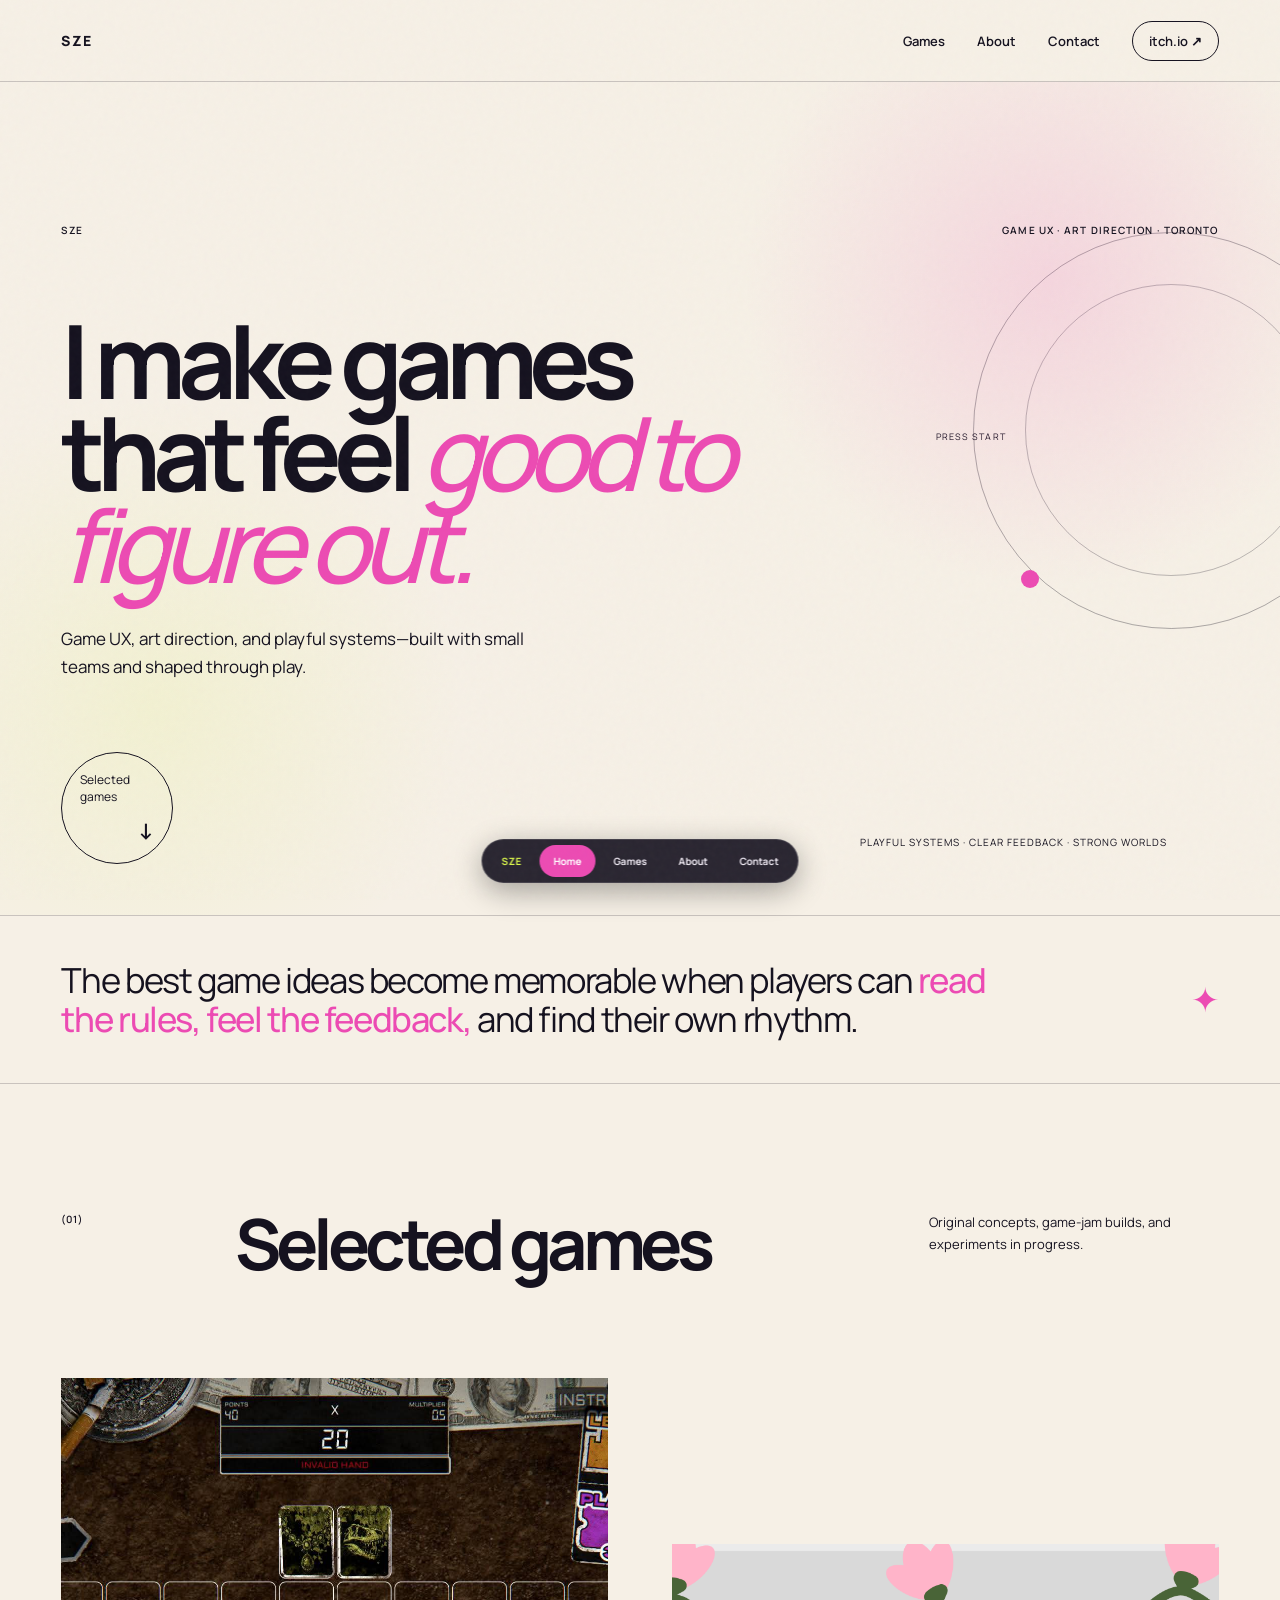
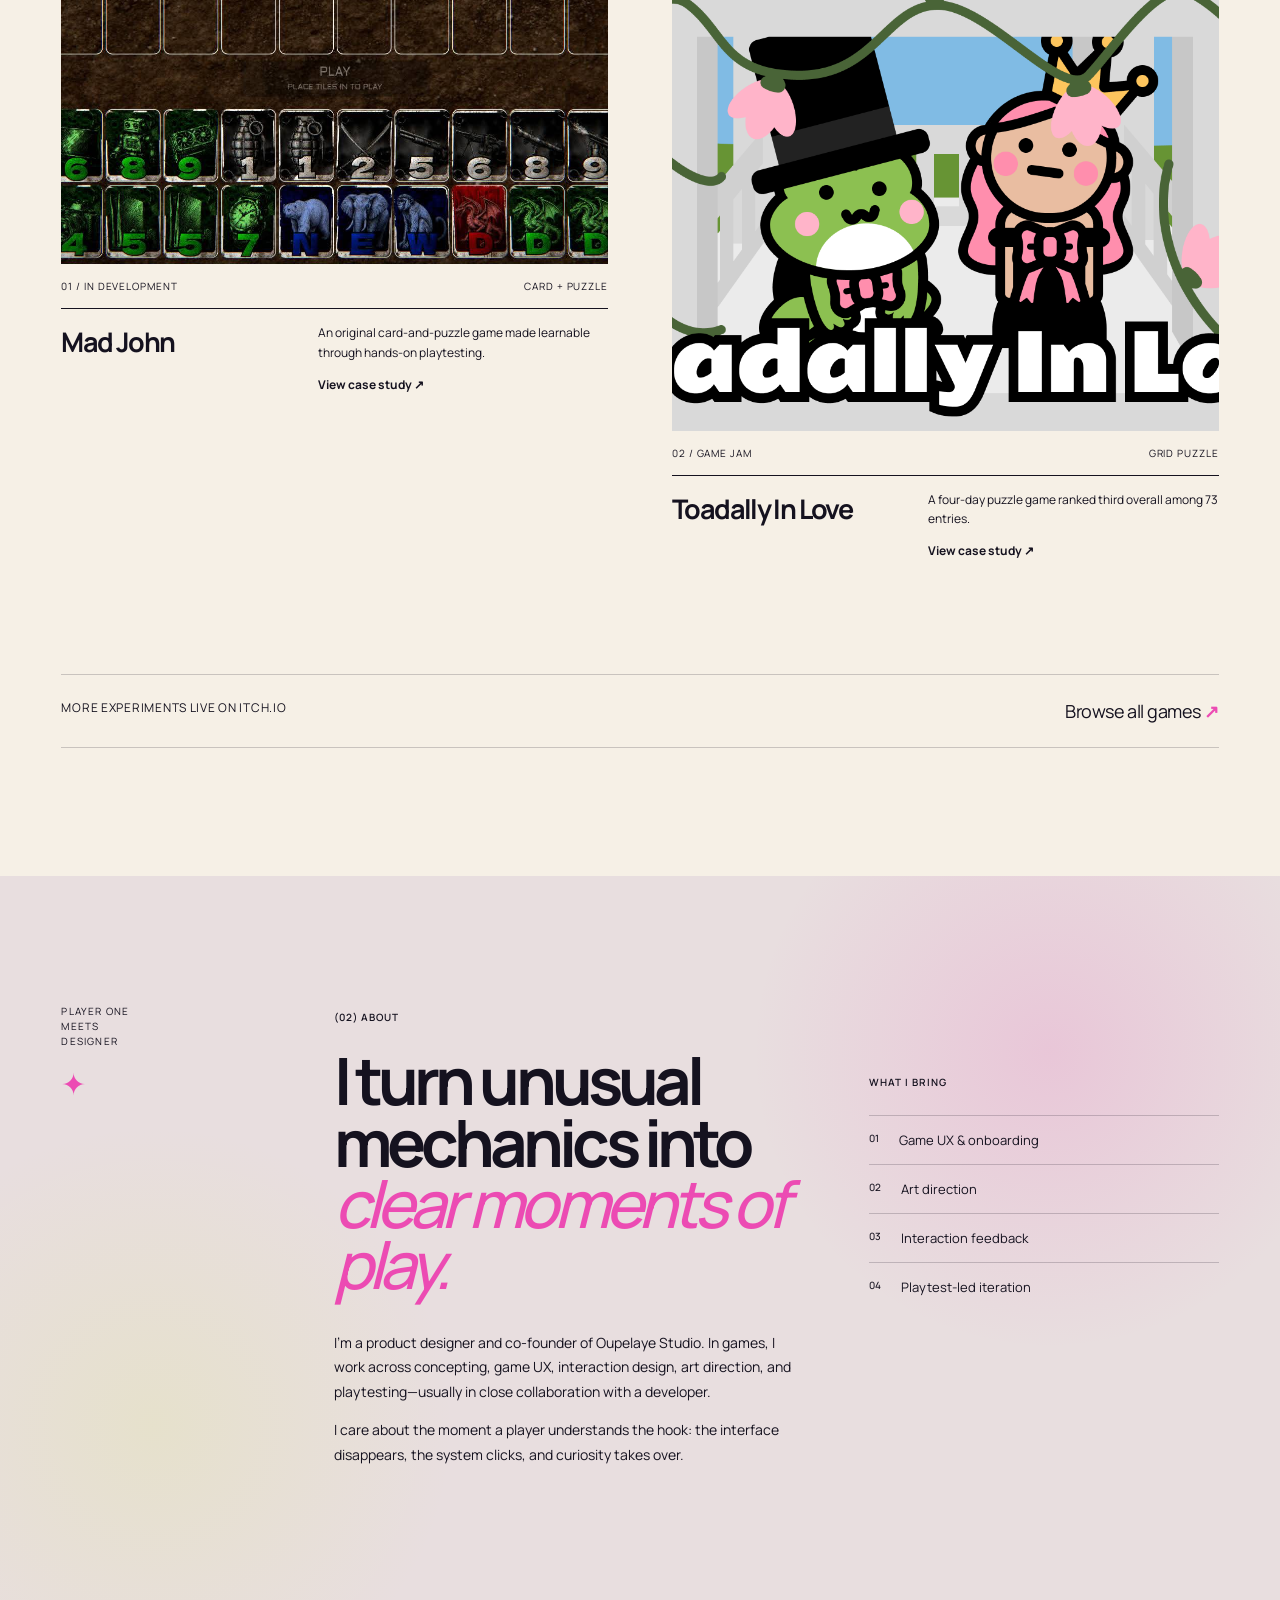
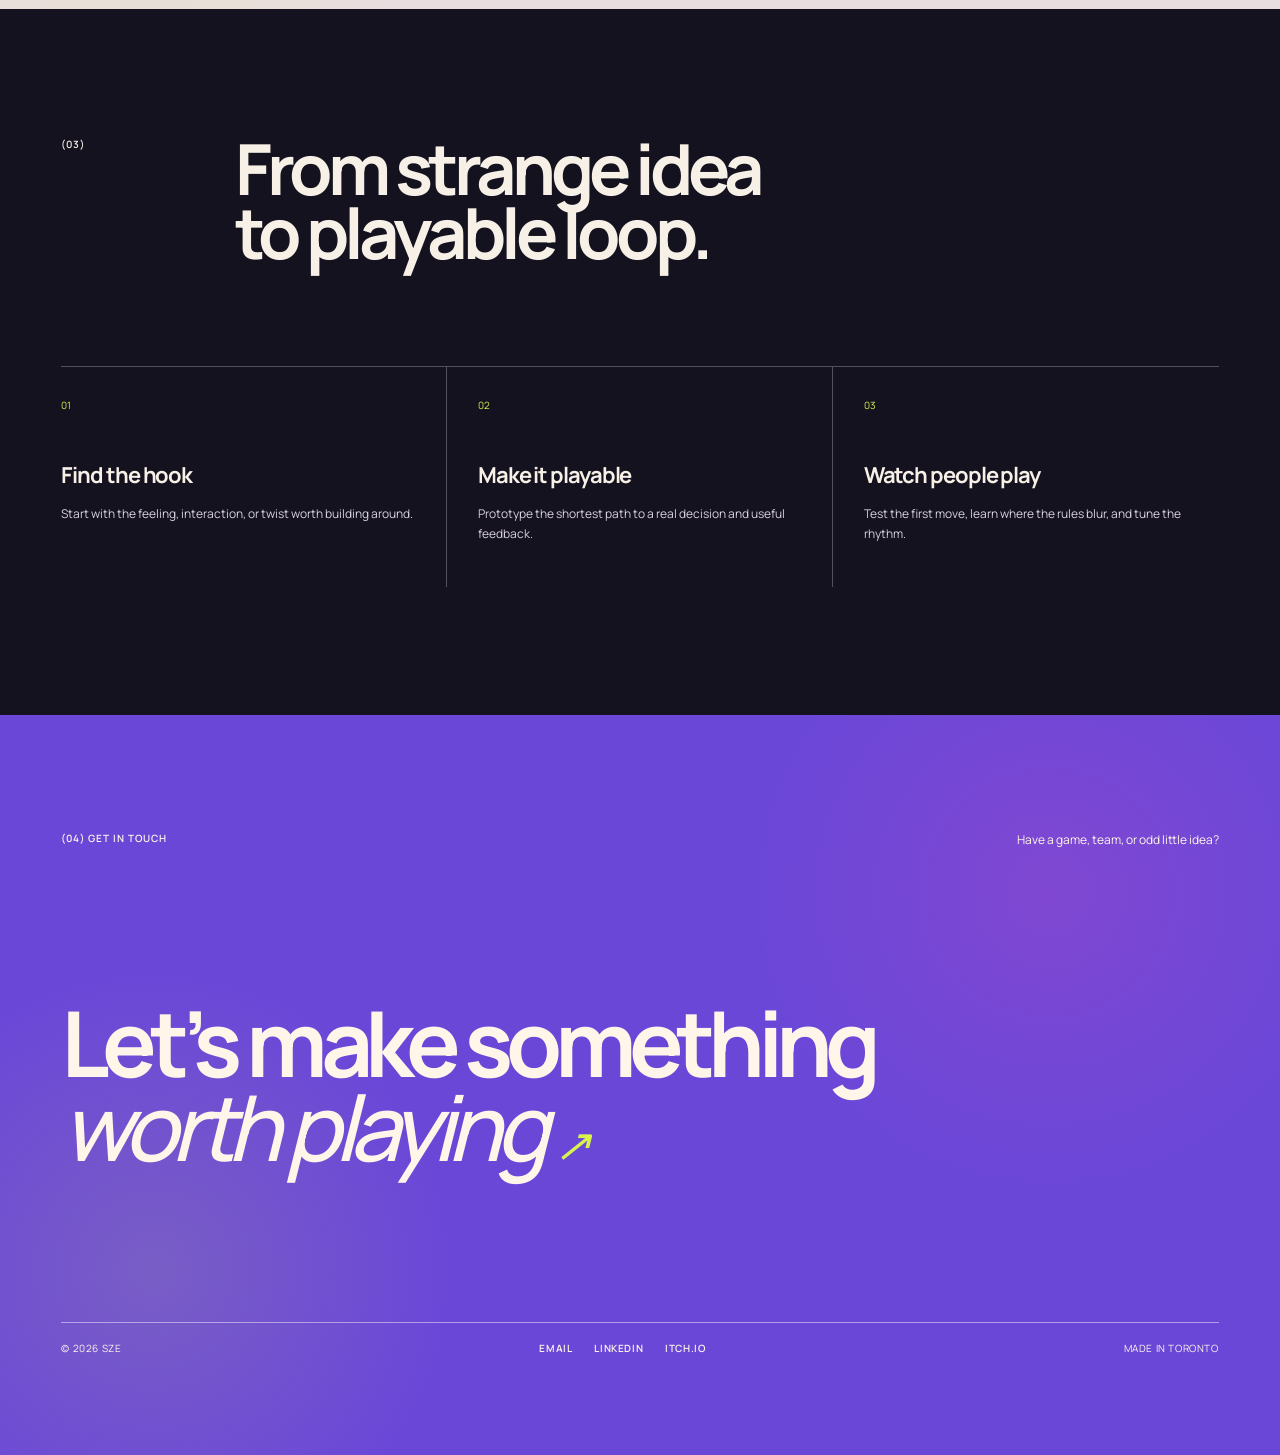
==== index.html @ 71badf7b "initial commit" ====
<!doctype html>
<html lang="en">
  <head>
    <meta charset="UTF-8" />
    <meta name="viewport" content="width=device-width, initial-scale=1.0" />
    <meta name="description" content="SZE designs playful, readable game experiences." />
    <title>SZE — Game UX & Art Direction</title>
    <link rel="preconnect" href="https://fonts.googleapis.com" />
    <link rel="preconnect" href="https://fonts.gstatic.com" crossorigin />
    <link href="https://fonts.googleapis.com/css2?family=Manrope:wght@400;500;600;700;800&display=swap" rel="stylesheet" />
    <link rel="stylesheet" href="styles.css" />
  </head>
  <body>
    <div class="grain" aria-hidden="true"></div>
    <header class="site-header">
      <a class="wordmark" href="#top">SZE</a>
      <button class="menu-toggle" aria-label="Open menu" aria-expanded="false"><span></span><span></span></button>
      <nav class="main-nav" aria-label="Primary navigation">
        <a href="#games">Games</a><a href="#about">About</a><a href="#contact">Contact</a>
        <a class="pill-link" href="https://szzzeler.itch.io" target="_blank" rel="noopener noreferrer">itch.io ↗</a>
      </nav>
    </header>

    <main>
      <section class="hero ambient" id="top">
        <div class="hero-intro reveal"><span>SZE</span><span>Game UX · Art Direction · Toronto</span></div>
        <div class="hero-copy reveal">
          <h1>I make games that feel <em>good to figure out.</em></h1>
          <p>Game UX, art direction, and playful systems—built with small teams and shaped through play.</p>
        </div>
        <div class="hero-footer reveal">
          <a class="circle-link" href="#games"><span>Selected<br />games</span><b>↓</b></a>
          <p>PLAYFUL SYSTEMS · CLEAR FEEDBACK · STRONG WORLDS</p>
        </div>
        <div class="hero-orbit" aria-hidden="true"><span></span><i>PRESS START</i></div>
      </section>

      <section class="manifesto reveal">
        <p>The best game ideas become memorable when players can <strong>read the rules, feel the feedback,</strong> and find their own rhythm.</p>
        <span>✦</span>
      </section>

      <section class="games-section" id="games">
        <div class="section-heading reveal"><span>(01)</span><h2>Selected games</h2><p>Original concepts, game-jam builds, and experiments in progress.</p></div>
        <div class="games-grid">
          <article class="game-card reveal">
            <a class="game-art" href="mad-john.html"><img src="assets/mad-john-gameplay.jpg" alt="Mad John card and puzzle gameplay" /></a>
            <div class="game-meta"><span>01 / IN DEVELOPMENT</span><span>CARD + PUZZLE</span></div>
            <div class="game-title"><h3>Mad John</h3><p>An original card-and-puzzle game made learnable through hands-on playtesting.</p><a href="mad-john.html">View case study ↗</a></div>
          </article>
          <article class="game-card reveal">
            <a class="game-art" href="toadally-in-love.html"><img src="assets/toadally-title.png" alt="Toadally In Love title screen" /></a>
            <div class="game-meta"><span>02 / GAME JAM</span><span>GRID PUZZLE</span></div>
            <div class="game-title"><h3>Toadally In Love</h3><p>A four-day puzzle game ranked third overall among 73 entries.</p><a href="toadally-in-love.html">View case study ↗</a></div>
          </article>
        </div>
        <div class="more-games reveal"><span>More experiments live on itch.io</span><a href="https://szzzeler.itch.io" target="_blank" rel="noopener noreferrer">Browse all games <b>↗</b></a></div>
      </section>

      <section class="about-section ambient" id="about">
        <div class="about-stamp reveal">PLAYER ONE<br />MEETS<br />DESIGNER <span>✦</span></div>
        <div class="about-copy reveal"><span class="eyebrow">(02) About</span><h2>I turn unusual mechanics into <em>clear moments of play.</em></h2><p>I’m a product designer and co-founder of Oupelaye Studio. In games, I work across concepting, game UX, interaction design, art direction, and playtesting—usually in close collaboration with a developer.</p><p>I care about the moment a player understands the hook: the interface disappears, the system clicks, and curiosity takes over.</p></div>
        <div class="skills reveal"><span class="eyebrow">What I bring</span><ul><li><b>01</b>Game UX & onboarding</li><li><b>02</b>Art direction</li><li><b>03</b>Interaction feedback</li><li><b>04</b>Playtest-led iteration</li></ul></div>
      </section>

      <section class="process-section">
        <div class="section-heading light reveal"><span>(03)</span><h2>From strange idea<br />to playable loop.</h2></div>
        <div class="process-grid reveal"><div><span>01</span><h3>Find the hook</h3><p>Start with the feeling, interaction, or twist worth building around.</p></div><div><span>02</span><h3>Make it playable</h3><p>Prototype the shortest path to a real decision and useful feedback.</p></div><div><span>03</span><h3>Watch people play</h3><p>Test the first move, learn where the rules blur, and tune the rhythm.</p></div></div>
      </section>

      <section class="contact-section ambient" id="contact">
        <div class="contact-top reveal"><span class="eyebrow">(04) Get in touch</span><p>Have a game, team, or odd little idea?</p></div>
        <h2 class="reveal">Let’s make something<br /><a href="mailto:hayliewsw@gmail.com">worth playing <span>↗</span></a></h2>
        <footer><span>© 2026 SZE</span><div><a href="mailto:hayliewsw@gmail.com">Email</a><a href="https://www.linkedin.com/in/hayliewsw/" target="_blank" rel="noreferrer">LinkedIn</a><a href="https://szzzeler.itch.io" target="_blank" rel="noreferrer">itch.io</a></div><span>Made in Toronto</span></footer>
      </section>
    </main>
    <nav class="bottom-nav" aria-label="Page navigation"><a class="bottom-nav-wordmark" href="#top">SZE</a><a href="#top" data-nav="top">Home</a><a href="#games" data-nav="games">Games</a><a href="#about" data-nav="about">About</a><a href="#contact" data-nav="contact">Contact</a></nav>
    <script src="script.js"></script>
  </body>
</html>
---- styles.css ----
:root{--ink:#15121f;--paper:#f6f0e6;--pink:#ec4bb3;--acid:#d8f44b;--violet:#6b47d8;--line:rgba(21,18,31,.2)}
*{box-sizing:border-box}html{scroll-behavior:smooth}body{margin:0;background:var(--paper);color:var(--ink);font-family:Manrope,Arial,sans-serif}.grain{position:fixed;inset:0;pointer-events:none;z-index:20;opacity:.13;background-image:url("data:image/svg+xml,%3Csvg viewBox='0 0 180 180' xmlns='http://www.w3.org/2000/svg'%3E%3Cfilter id='n'%3E%3CfeTurbulence type='fractalNoise' baseFrequency='.9' numOctaves='3' stitchTiles='stitch'/%3E%3C/filter%3E%3Crect width='100%25' height='100%25' filter='url(%23n)' opacity='.2'/%3E%3C/svg%3E")}.site-header{height:82px;padding:0 4.8vw;display:flex;align-items:center;justify-content:space-between;border-bottom:1px solid var(--line);position:relative;z-index:5}.wordmark{font-size:14px;font-weight:800;letter-spacing:.08em;color:inherit;text-decoration:none}.wordmark span{font-weight:500;font-style:italic}.main-nav{display:flex;gap:32px;align-items:center}.main-nav a,footer a{color:inherit;text-decoration:none;font-size:13px;font-weight:600}.pill-link{padding:10px 16px;border:1px solid;border-radius:50px}.menu-toggle{display:none}.ambient{position:relative;overflow:hidden;background-image:radial-gradient(circle at 82% 24%,rgba(236,75,179,.16),transparent 25%),radial-gradient(circle at 12% 75%,rgba(216,244,75,.13),transparent 24%)}
.hero{padding:11vw 4.8vw 4vw;min-height:690px}.hero-intro{display:flex;justify-content:space-between;font-size:10px;font-weight:600;letter-spacing:.11em;text-transform:uppercase}.hero-copy{max-width:1100px;margin:6vw 0 5.5vw}.hero h1{font-size:clamp(49px,8vw,116px);letter-spacing:-.08em;line-height:.9;margin:0;max-width:10ch}.hero h1 em,.about-copy h2 em,.case-page h2 em{font-weight:500;color:var(--pink)}.hero-copy p{font-size:17px;line-height:1.65;max-width:480px;margin:35px 0 0}.hero-footer{display:flex;align-items:end;justify-content:space-between}.hero-footer>p{font-size:10px;letter-spacing:.1em;margin:0 4vw 15px 0}.circle-link{width:112px;height:112px;border:1px solid;border-radius:50%;padding:18px;display:flex;flex-direction:column;justify-content:space-between;color:inherit;text-decoration:none;font-size:12px;transition:.25s}.circle-link b{font-size:22px;align-self:end}.circle-link:hover{background:var(--ink);color:var(--paper);transform:rotate(8deg)}.hero-orbit{position:absolute;width:31vw;aspect-ratio:1;border:1px solid #15121f55;border-radius:50%;right:-7vw;top:18%;z-index:-1}.hero-orbit span{position:absolute;inset:13%;border:1px solid #15121f44;border-radius:50%}.hero-orbit:before,.hero-orbit:after{content:'';position:absolute;border-radius:50%}.hero-orbit:before{width:18px;height:18px;background:var(--pink);bottom:10%;left:12%}.hero-orbit:after{width:9px;height:9px;background:var(--acid);top:8%;right:14%}.hero-orbit i{position:absolute;left:-38px;top:50%;font-size:9px;font-style:normal;letter-spacing:.12em}
.manifesto{padding:44px 4.8vw;border-block:1px solid var(--line);display:flex;align-items:center;justify-content:space-between}.manifesto p{font-size:clamp(21px,2.7vw,39px);line-height:1.15;letter-spacing:-.04em;max-width:940px;margin:0}.manifesto strong{font-weight:500;color:var(--pink)}.manifesto>span{font-size:34px;color:var(--pink)}.games-section{padding:10vw 4.8vw}.section-heading{display:grid;grid-template-columns:15% 1fr 25%;margin-bottom:8vw;align-items:start}.section-heading>span,.eyebrow{font-size:10px;font-weight:600;letter-spacing:.1em;text-transform:uppercase}.section-heading h2{font-size:clamp(38px,5.5vw,76px);line-height:.9;letter-spacing:-.07em;margin:0}.section-heading p{font-size:13px;line-height:1.65;margin:0}.games-grid{display:grid;grid-template-columns:repeat(2,1fr);gap:5vw}.game-card:nth-child(2){margin-top:13vw}.game-art{display:block;height:min(38vw,520px);overflow:hidden;background:#21172e}.game-art img{width:100%;height:100%;display:block;object-fit:cover;transition:transform .5s ease}.game-art:hover img{transform:scale(1.025)}.game-meta{display:flex;justify-content:space-between;font-size:10px;letter-spacing:.09em;margin:15px 0}.game-title{border-top:1px solid;padding-top:14px;display:grid;grid-template-columns:1fr 1.2fr;gap:14px}.game-title h3{font-size:27px;letter-spacing:-.06em;margin:0}.game-title p{font-size:12px;line-height:1.6;margin:0}.game-title a{grid-column:2;color:inherit;font-size:12px;font-weight:700;text-decoration:none}.more-games{margin-top:9vw;padding:24px 0;border-block:1px solid var(--line);display:flex;justify-content:space-between;font-size:12px;text-transform:uppercase;letter-spacing:.06em}.more-games a{font-size:18px;text-transform:none;letter-spacing:-.03em;color:inherit;text-decoration:none}.more-games b{color:var(--pink)}
.about-section{padding:10vw 4.8vw;background-color:#e8dedf;display:grid;grid-template-columns:18% 1.35fr 1fr;gap:5vw}.about-stamp{font-size:10px;line-height:1.5;letter-spacing:.12em}.about-stamp span{display:block;color:var(--pink);font-size:30px;margin-top:12px}.about-copy h2{font-size:clamp(39px,5.1vw,72px);line-height:.94;letter-spacing:-.075em;margin:24px 0 35px}.about-copy p{max-width:530px;font-size:14px;line-height:1.75}.skills{margin-top:65px}.skills ul{list-style:none;padding:0;margin:24px 0}.skills li{display:flex;gap:20px;padding:15px 0;border-top:1px solid var(--line);font-size:13px}.skills b{font-size:10px;font-weight:500}.process-section{background:var(--ink);color:var(--paper);padding:10vw 4.8vw}.section-heading.light{grid-template-columns:15% 1fr}.process-grid{display:grid;grid-template-columns:repeat(3,1fr);border-top:1px solid #fff4}.process-grid>div{min-height:220px;padding:25px 8% 0 0;border-right:1px solid #fff4}.process-grid>div+div{padding-left:8%}.process-grid>div:last-child{border:0}.process-grid span{font-size:10px;color:var(--acid)}.process-grid h3{font-size:22px;letter-spacing:-.05em;margin:46px 0 14px}.process-grid p{font-size:12px;line-height:1.65;color:#d8d1e2}.contact-section{padding:9vw 4.8vw 100px;background-color:var(--violet);color:#fff6e9}.contact-top{display:flex;justify-content:space-between;font-size:12px}.contact-top p{margin:0}.contact-section h2{font-size:clamp(42px,7.1vw,104px);line-height:.92;letter-spacing:-.08em;margin:12vw 0}.contact-section h2 a{color:inherit;text-decoration:none;font-weight:500;font-style:italic}.contact-section h2 span{font-size:.5em;color:var(--acid)}footer{display:flex;justify-content:space-between;border-top:1px solid #fff7;padding-top:18px;font-size:10px;text-transform:uppercase;letter-spacing:.06em}footer div{display:flex;gap:22px}footer a{font-size:10px}.bottom-nav{position:fixed;z-index:15;left:50%;bottom:17px;transform:translateX(-50%);display:flex;align-items:center;gap:4px;padding:5px;background:#15121fe8;border:1px solid #ffffff20;border-radius:50px;backdrop-filter:blur(12px);box-shadow:0 8px 30px #0005}.bottom-nav a{padding:9px 14px;border-radius:40px;color:#eee8f2;text-decoration:none;font-size:10px;font-weight:700}.bottom-nav a.active{background:var(--pink);color:#fff}.bottom-nav-wordmark{color:var(--acid)!important}.reveal{opacity:0;transform:translateY(22px);transition:opacity .7s ease,transform .7s ease}.reveal.visible{opacity:1;transform:none}
/* Case studies */
.case-page{background:var(--ink);color:#f8f2e9}.back-button{position:fixed;top:25px;left:4.8vw;z-index:10;padding:11px 16px;border:1px solid #fff4;border-radius:50px;background:#15121fdd;color:inherit;font:600 11px Manrope;cursor:pointer;backdrop-filter:blur(10px)}.case-hero{padding:clamp(120px,14vw,190px) 5vw 9vw;border-bottom:1px solid #fff2;display:grid;grid-template-columns:1fr .7fr;gap:30px 7vw}.case-label{grid-column:1/-1;color:var(--acid);font-size:11px;text-transform:uppercase;letter-spacing:.1em}.case-hero h1{font-size:clamp(60px,9vw,130px);line-height:.85;letter-spacing:-.085em;margin:0}.case-lede{font-size:clamp(20px,2.4vw,34px);line-height:1.2;letter-spacing:-.04em;margin:0;align-self:end}.case-details{grid-column:1/-1;display:grid;grid-template-columns:repeat(3,1fr);border-top:1px solid #fff2;padding-top:20px}.case-details span{font-size:12px;color:#d8d1e2}.case-details b{display:block;color:#ff83d5;font-size:9px;letter-spacing:.08em;text-transform:uppercase;margin-bottom:7px}.case-live-link{grid-column:1/-1;color:var(--acid);font-size:12px;font-weight:700;text-decoration:none}.case-summary,.case-section,.case-showcase,.case-evidence,.case-outcome{padding:clamp(70px,9vw,125px) 5vw}.case-summary,.case-section.two-column,.case-outcome{display:grid;grid-template-columns:.35fr 1.4fr;gap:7vw;border-bottom:1px solid #fff2}.case-summary>span,.case-section>span,.case-outcome>span,.showcase-copy>span,.evidence-heading>span{color:var(--acid);font-size:10px;font-weight:700;letter-spacing:.09em;text-transform:uppercase}.case-summary p,.case-outcome p{font-size:clamp(27px,3.5vw,50px);line-height:1.05;letter-spacing:-.055em;max-width:22ch;margin:0}.case-section h2,.showcase-copy h2,.evidence-heading h2{font-size:clamp(38px,5vw,70px);line-height:.98;letter-spacing:-.065em;margin:0 0 28px}.case-section p,.showcase-copy p,.evidence-heading p{font-size:14px;line-height:1.8;color:#d8d1e2;max-width:60ch}.decisions{border-bottom:1px solid #fff2}.decision-list{display:grid;grid-template-columns:repeat(3,1fr);margin-top:55px;border-top:1px solid #fff2}.decision-list article{padding:28px;min-height:250px;border-right:1px solid #fff2}.decision-list article:last-child{border:0}.decision-list b{color:#ff83d5}.decision-list h3{margin:48px 0 15px;font-size:21px}.decision-list p{font-size:12px;line-height:1.7}.showcase-copy,.evidence-heading{max-width:760px}.case-image-grid,.evidence-grid{display:grid;grid-template-columns:repeat(2,1fr);gap:20px;margin-top:50px}.case-image-grid img,.evidence-grid img,.title-banner img{display:block;width:100%;border-radius:10px;border:1px solid #fff2;background:#fff;object-fit:cover}.case-image-grid img{height:min(38vw,540px)}.title-banner{padding:4vw 5vw;margin:0;border-bottom:1px solid #fff2}.title-banner img{max-height:600px}.title-banner figcaption,.evidence-grid figcaption{font-size:10px;color:#cfc7d8;text-transform:uppercase;letter-spacing:.08em;margin-top:10px}.evidence-grid figure{margin:0}.evidence-grid img{height:300px;object-fit:contain}.case-footer{padding:28px 5vw 50px;border-top:1px solid #fff2}.case-footer a{color:#f8f2e9}
@media(max-width:760px){.site-header{height:68px;padding:0 6vw}.menu-toggle{display:block;border:0;background:none;width:30px}.menu-toggle span{display:block;border-top:2px solid;margin:6px 0}.main-nav{display:none;position:absolute;top:68px;left:0;right:0;padding:24px 6vw;background:var(--paper);flex-direction:column;align-items:flex-start}.main-nav.open{display:flex}.hero{padding:110px 6vw 55px;min-height:650px}.hero-intro{gap:20px}.hero-copy{margin:80px 0}.hero h1{font-size:clamp(52px,15vw,78px)}.hero-orbit{width:76vw;right:-34vw;top:22%}.hero-footer>p{display:none}.manifesto,.games-section,.about-section,.process-section,.contact-section{padding-left:6vw;padding-right:6vw}.section-heading{display:block}.section-heading>span{display:block;margin-bottom:26px}.section-heading p{margin-top:24px;max-width:270px}.games-grid{grid-template-columns:1fr;gap:75px}.game-card:nth-child(2){margin-top:0}.game-art{height:105vw}.game-title{grid-template-columns:1fr}.game-title a{grid-column:auto}.more-games{gap:20px}.about-section{display:block}.about-stamp{margin-bottom:70px}.skills{margin-top:50px}.process-grid{grid-template-columns:1fr}.process-grid>div,.process-grid>div+div{min-height:auto;padding:25px 0 35px;border-right:0;border-bottom:1px solid #fff3}.process-grid h3{margin:28px 0 12px}.contact-top{display:block}.contact-section h2{margin:100px 0 120px}footer{align-items:flex-start;gap:25px}footer>span:last-child{display:none}.bottom-nav a{padding:9px 10px}.bottom-nav-wordmark{display:none}.case-hero{display:block;padding:110px 24px 60px}.case-label{margin-bottom:25px}.case-lede{margin:32px 0}.case-details{grid-template-columns:1fr;gap:18px}.case-live-link{display:block;margin-top:28px}.case-summary,.case-section.two-column,.case-outcome{display:block;padding:64px 24px}.case-summary>span,.case-section>span,.case-outcome>span{display:block;margin-bottom:28px}.case-showcase,.case-evidence,.decisions{padding:64px 24px}.decision-list,.case-image-grid,.evidence-grid{grid-template-columns:1fr}.decision-list article{min-height:0;border-right:0;border-bottom:1px solid #fff2;padding:26px 0}.decision-list h3{margin:25px 0 12px}.case-image-grid img,.evidence-grid img{height:auto}.title-banner{padding:24px}.case-footer{padding:24px 24px 100px}}
@media(prefers-reduced-motion:reduce){html{scroll-behavior:auto}.reveal{opacity:1;transform:none;transition:none}.game-art img{transition:none}}
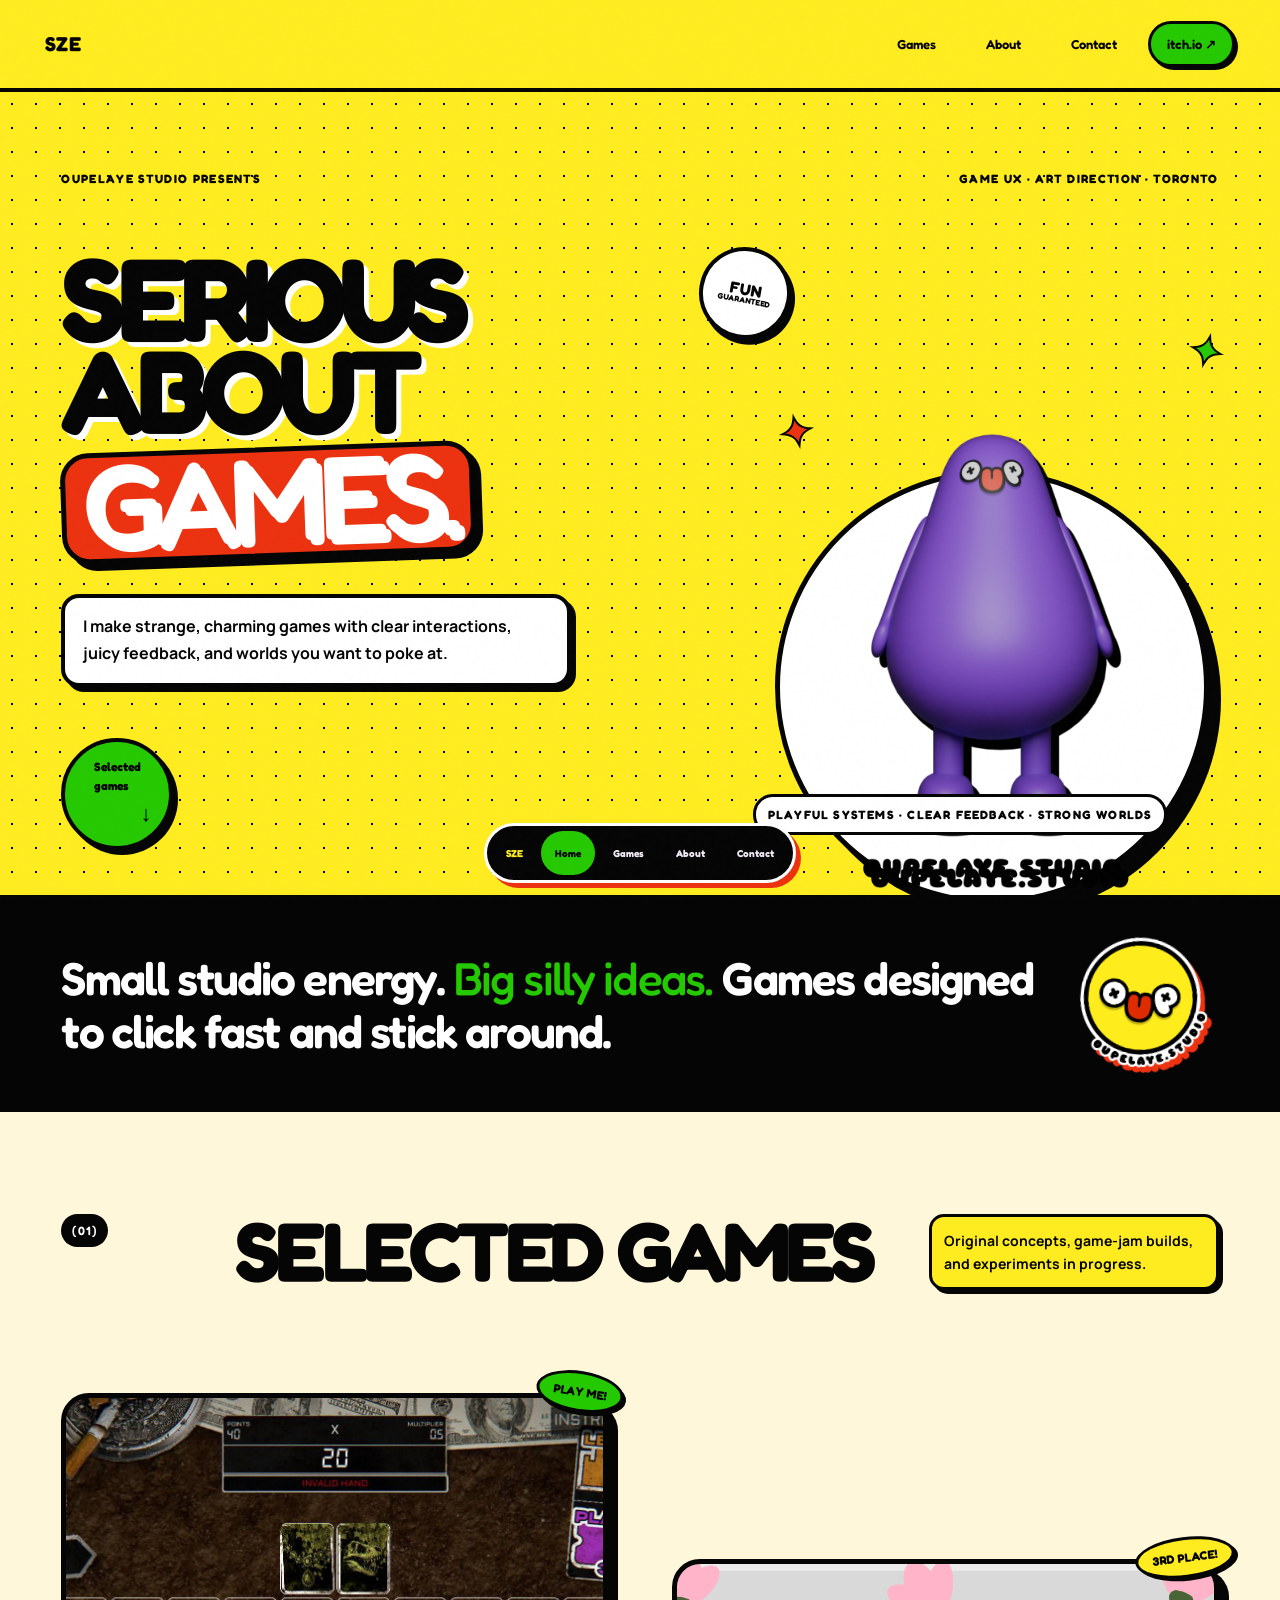
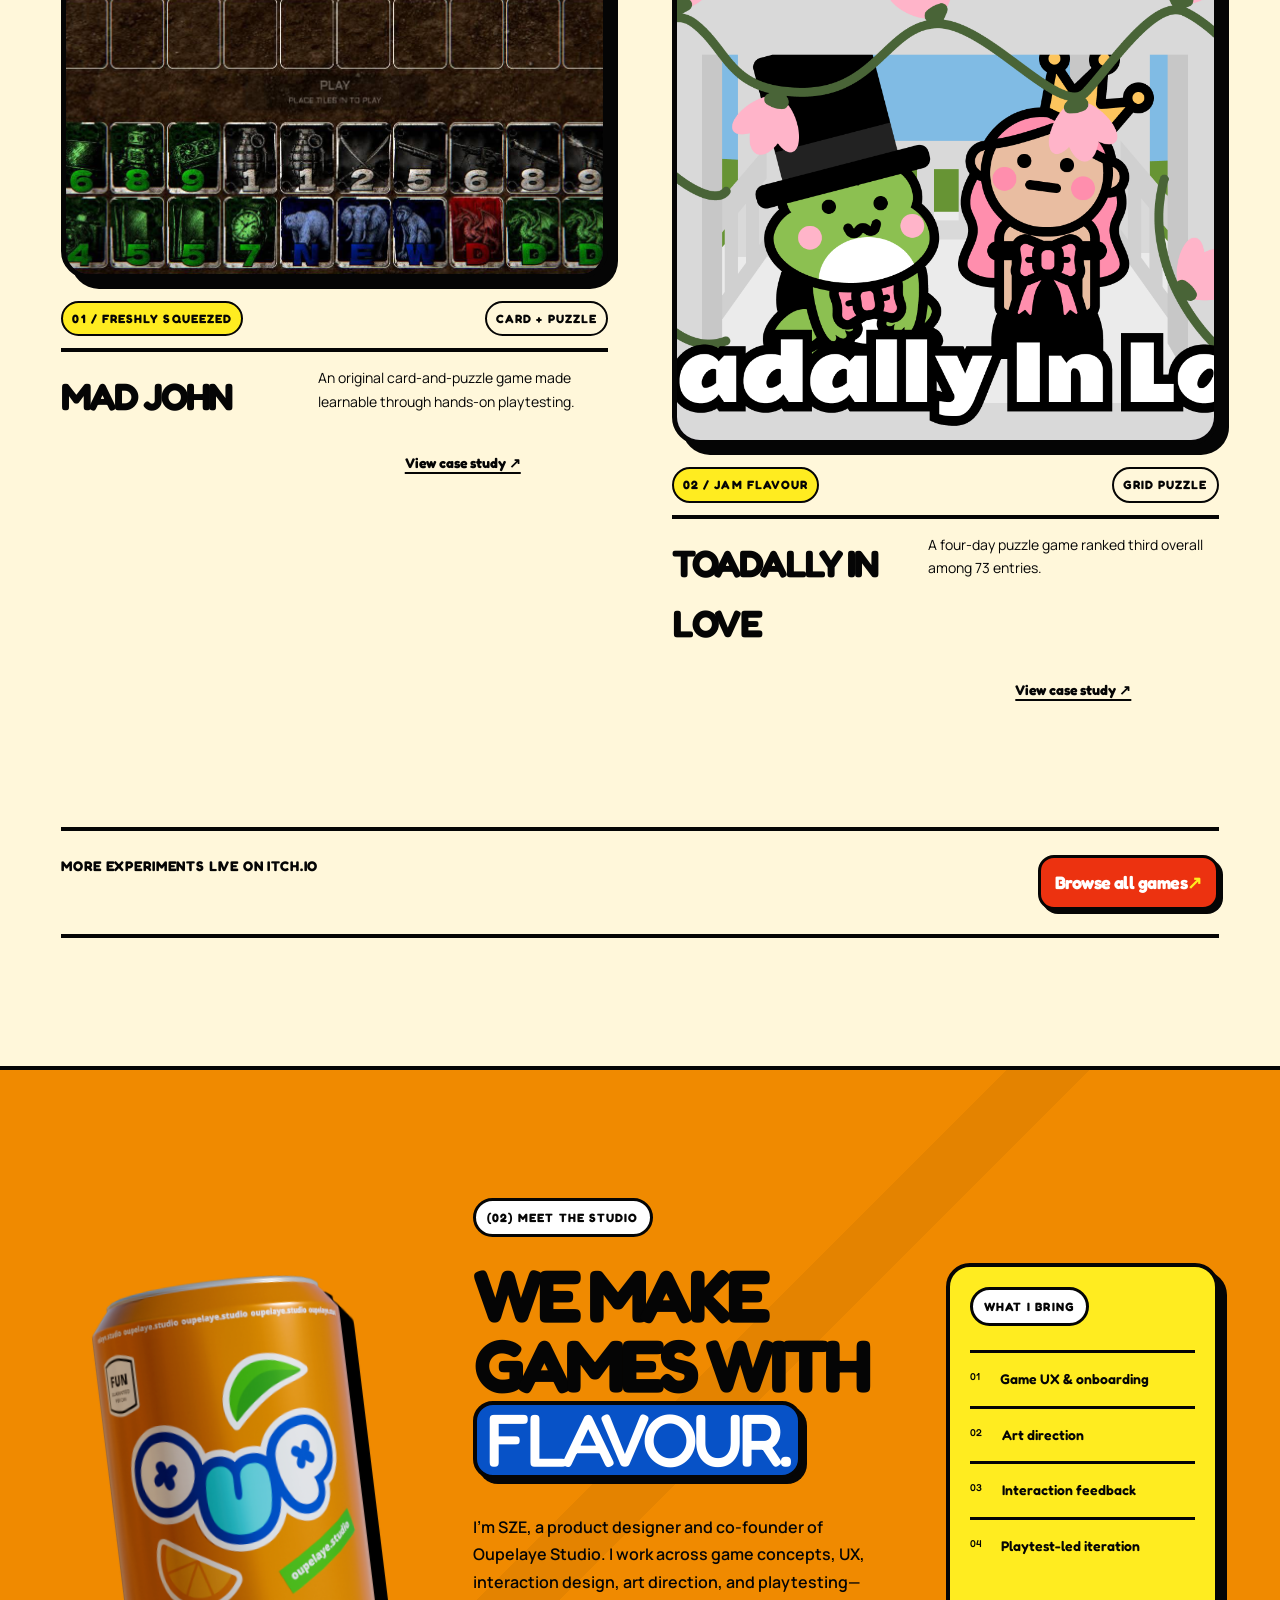
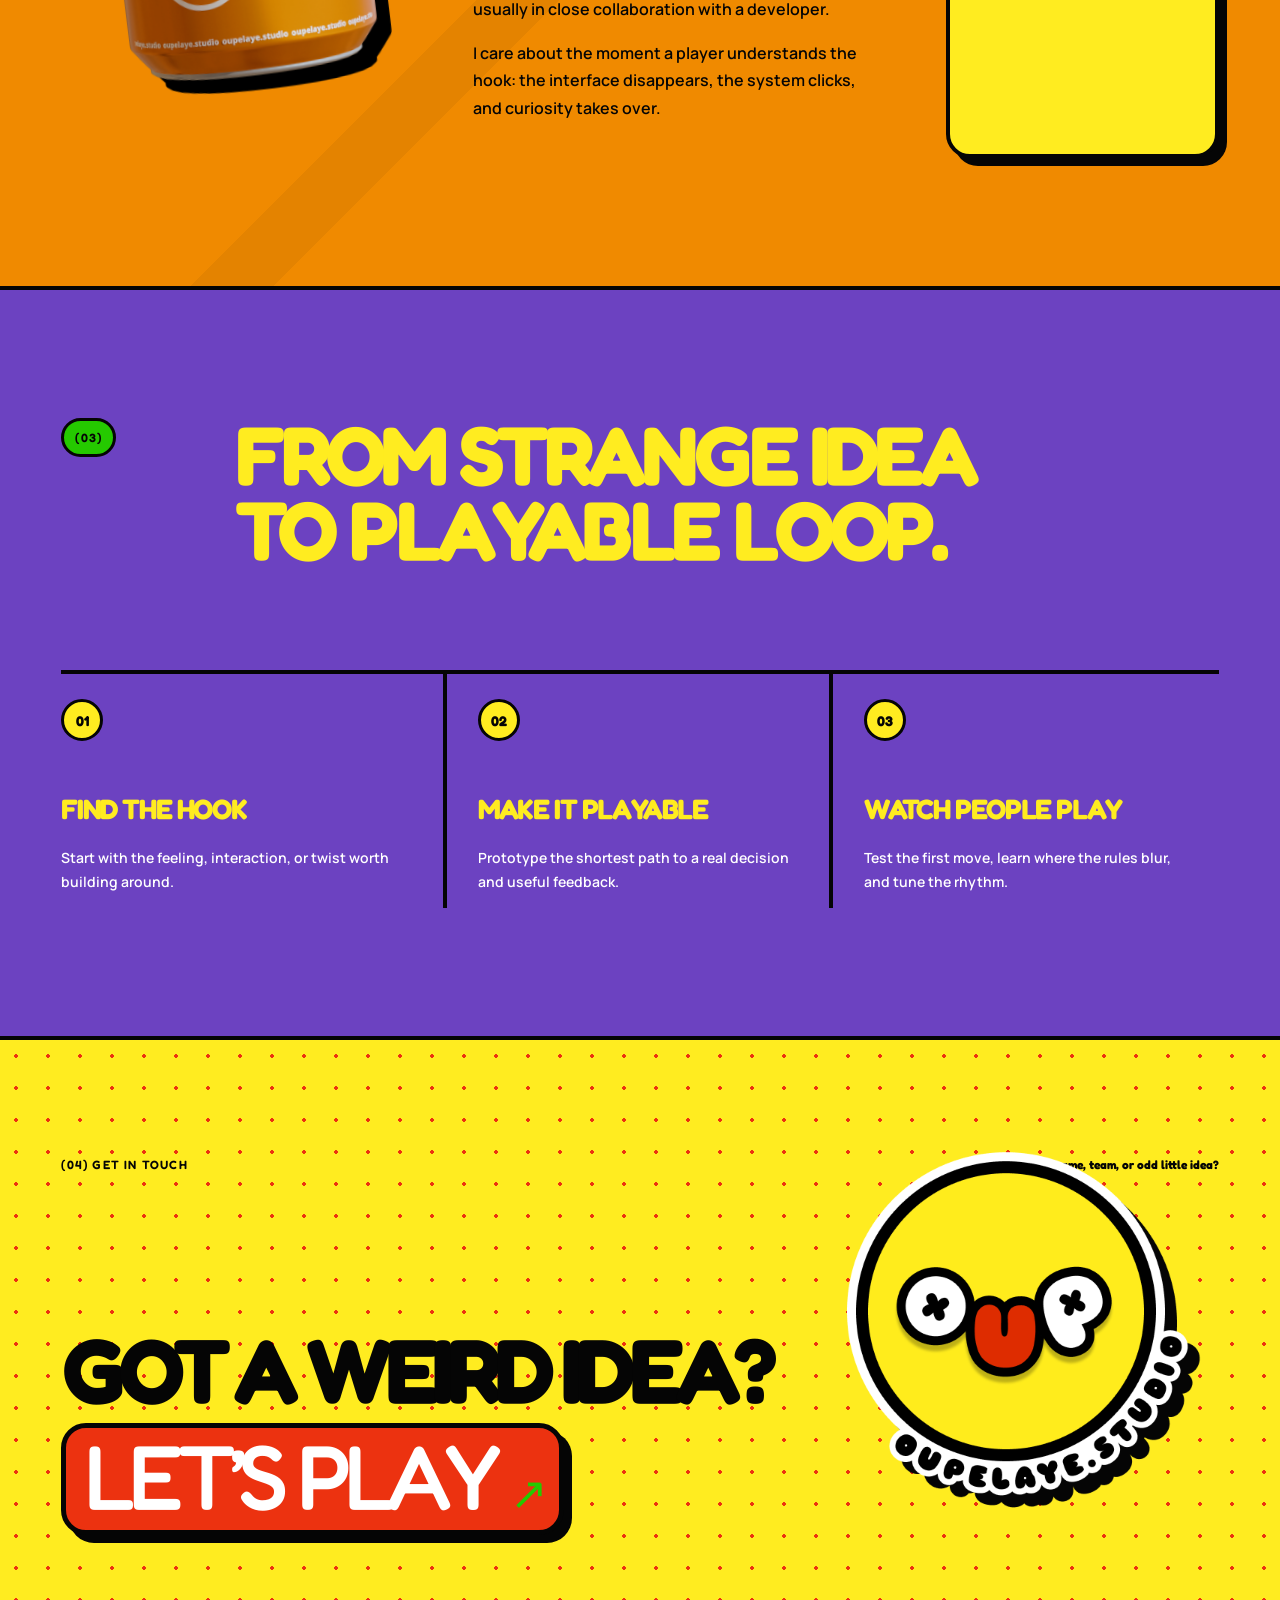
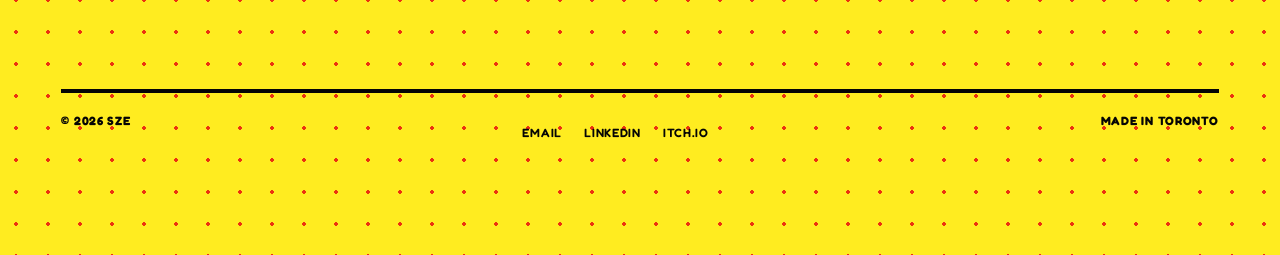
==== commit d152f275: "oupelaye twist" ====
--- a/index.html
+++ b/index.html
@@ -7,13 +7,14 @@
     <title>SZE — Game UX & Art Direction</title>
     <link rel="preconnect" href="https://fonts.googleapis.com" />
     <link rel="preconnect" href="https://fonts.gstatic.com" crossorigin />
-    <link href="https://fonts.googleapis.com/css2?family=Manrope:wght@400;500;600;700;800&display=swap" rel="stylesheet" />
+    <link href="https://fonts.googleapis.com/css2?family=Fredoka:wght@500;600;700&family=Manrope:wght@400;500;600;700;800&display=swap" rel="stylesheet" />
     <link rel="stylesheet" href="styles.css" />
   </head>
   <body>
+    <a class="skip-link" href="#main-content">Skip to content</a>
     <div class="grain" aria-hidden="true"></div>
     <header class="site-header">
-      <a class="wordmark" href="#top">SZE</a>
+      <a class="wordmark" href="#top"><span>SZE</span></a>
       <button class="menu-toggle" aria-label="Open menu" aria-expanded="false"><span></span><span></span></button>
       <nav class="main-nav" aria-label="Primary navigation">
         <a href="#games">Games</a><a href="#about">About</a><a href="#contact">Contact</a>
@@ -21,13 +22,15 @@
       </nav>
     </header>
 
-    <main>
+    <main id="main-content">
       <section class="hero ambient" id="top">
-        <div class="hero-intro reveal"><span>SZE</span><span>Game UX · Art Direction · Toronto</span></div>
+        <div class="hero-intro reveal"><span>OUPELAYE STUDIO PRESENTS</span><span>GAME UX · ART DIRECTION · TORONTO</span></div>
         <div class="hero-copy reveal">
-          <h1>I make games that feel <em>good to figure out.</em></h1>
-          <p>Game UX, art direction, and playful systems—built with small teams and shaped through play.</p>
+          <div class="fun-badge">FUN<br /><small>GUARANTEED</small></div>
+          <h1>Serious about<br /><em>games.</em></h1>
+          <p>I make strange, charming games with clear interactions, juicy feedback, and worlds you want to poke at.</p>
         </div>
+        <div class="hero-character reveal" aria-hidden="true"><span class="character-spark spark-one">✦</span><span class="character-spark spark-two">✦</span><img src="assets/oupelaye-mascot.png" alt="" /></div>
         <div class="hero-footer reveal">
           <a class="circle-link" href="#games"><span>Selected<br />games</span><b>↓</b></a>
           <p>PLAYFUL SYSTEMS · CLEAR FEEDBACK · STRONG WORLDS</p>
@@ -36,21 +39,21 @@
       </section>
 
       <section class="manifesto reveal">
-        <p>The best game ideas become memorable when players can <strong>read the rules, feel the feedback,</strong> and find their own rhythm.</p>
-        <span>✦</span>
+        <p>Small studio energy. <strong>Big silly ideas.</strong> Games designed to click fast and stick around.</p>
+        <img src="assets/oupelaye-logo.png" alt="Oupelaye Studio" />
       </section>
 
       <section class="games-section" id="games">
         <div class="section-heading reveal"><span>(01)</span><h2>Selected games</h2><p>Original concepts, game-jam builds, and experiments in progress.</p></div>
         <div class="games-grid">
           <article class="game-card reveal">
-            <a class="game-art" href="mad-john.html"><img src="assets/mad-john-gameplay.jpg" alt="Mad John card and puzzle gameplay" /></a>
-            <div class="game-meta"><span>01 / IN DEVELOPMENT</span><span>CARD + PUZZLE</span></div>
+            <a class="game-art" href="mad-john.html" aria-label="Read the Mad John case study"><img src="assets/mad-john-gameplay.jpg" alt="Mad John card and puzzle gameplay" /></a>
+            <div class="game-meta"><span>01 / FRESHLY SQUEEZED</span><span>CARD + PUZZLE</span></div>
             <div class="game-title"><h3>Mad John</h3><p>An original card-and-puzzle game made learnable through hands-on playtesting.</p><a href="mad-john.html">View case study ↗</a></div>
           </article>
           <article class="game-card reveal">
-            <a class="game-art" href="toadally-in-love.html"><img src="assets/toadally-title.png" alt="Toadally In Love title screen" /></a>
-            <div class="game-meta"><span>02 / GAME JAM</span><span>GRID PUZZLE</span></div>
+            <a class="game-art" href="toadally-in-love.html" aria-label="Read the Toadally In Love case study"><img src="assets/toadally-title.png" alt="Toadally In Love title screen" /></a>
+            <div class="game-meta"><span>02 / JAM FLAVOUR</span><span>GRID PUZZLE</span></div>
             <div class="game-title"><h3>Toadally In Love</h3><p>A four-day puzzle game ranked third overall among 73 entries.</p><a href="toadally-in-love.html">View case study ↗</a></div>
           </article>
         </div>
@@ -58,8 +61,8 @@
       </section>
 
       <section class="about-section ambient" id="about">
-        <div class="about-stamp reveal">PLAYER ONE<br />MEETS<br />DESIGNER <span>✦</span></div>
-        <div class="about-copy reveal"><span class="eyebrow">(02) About</span><h2>I turn unusual mechanics into <em>clear moments of play.</em></h2><p>I’m a product designer and co-founder of Oupelaye Studio. In games, I work across concepting, game UX, interaction design, art direction, and playtesting—usually in close collaboration with a developer.</p><p>I care about the moment a player understands the hook: the interface disappears, the system clicks, and curiosity takes over.</p></div>
+        <div class="about-stamp reveal"><img src="assets/oupelaye-can.png" alt="Oupelaye Studio orange soda can" /></div>
+        <div class="about-copy reveal"><span class="eyebrow">(02) Meet the studio</span><h2>We make games with <em>flavour.</em></h2><p>I’m SZE, a product designer and co-founder of Oupelaye Studio. I work across game concepts, UX, interaction design, art direction, and playtesting—usually in close collaboration with a developer.</p><p>I care about the moment a player understands the hook: the interface disappears, the system clicks, and curiosity takes over.</p></div>
         <div class="skills reveal"><span class="eyebrow">What I bring</span><ul><li><b>01</b>Game UX & onboarding</li><li><b>02</b>Art direction</li><li><b>03</b>Interaction feedback</li><li><b>04</b>Playtest-led iteration</li></ul></div>
       </section>
 
@@ -70,11 +73,12 @@
 
       <section class="contact-section ambient" id="contact">
         <div class="contact-top reveal"><span class="eyebrow">(04) Get in touch</span><p>Have a game, team, or odd little idea?</p></div>
-        <h2 class="reveal">Let’s make something<br /><a href="mailto:hayliewsw@gmail.com">worth playing <span>↗</span></a></h2>
+        <img class="contact-logo reveal" src="assets/oupelaye-logo.png" alt="Oupelaye Studio" />
+        <h2 class="reveal">Got a weird idea?<br /><a href="mailto:hayliewsw@gmail.com">Let’s play <span>↗</span></a></h2>
         <footer><span>© 2026 SZE</span><div><a href="mailto:hayliewsw@gmail.com">Email</a><a href="https://www.linkedin.com/in/hayliewsw/" target="_blank" rel="noreferrer">LinkedIn</a><a href="https://szzzeler.itch.io" target="_blank" rel="noreferrer">itch.io</a></div><span>Made in Toronto</span></footer>
       </section>
     </main>
     <nav class="bottom-nav" aria-label="Page navigation"><a class="bottom-nav-wordmark" href="#top">SZE</a><a href="#top" data-nav="top">Home</a><a href="#games" data-nav="games">Games</a><a href="#about" data-nav="about">About</a><a href="#contact" data-nav="contact">Contact</a></nav>
-    <script src="script.js"></script>
+    <script src="script.js?v=20260810-ux"></script>
   </body>
 </html>
--- a/styles.css
+++ b/styles.css
@@ -7,3 +7,31 @@
 .case-page{background:var(--ink);color:#f8f2e9}.back-button{position:fixed;top:25px;left:4.8vw;z-index:10;padding:11px 16px;border:1px solid #fff4;border-radius:50px;background:#15121fdd;color:inherit;font:600 11px Manrope;cursor:pointer;backdrop-filter:blur(10px)}.case-hero{padding:clamp(120px,14vw,190px) 5vw 9vw;border-bottom:1px solid #fff2;display:grid;grid-template-columns:1fr .7fr;gap:30px 7vw}.case-label{grid-column:1/-1;color:var(--acid);font-size:11px;text-transform:uppercase;letter-spacing:.1em}.case-hero h1{font-size:clamp(60px,9vw,130px);line-height:.85;letter-spacing:-.085em;margin:0}.case-lede{font-size:clamp(20px,2.4vw,34px);line-height:1.2;letter-spacing:-.04em;margin:0;align-self:end}.case-details{grid-column:1/-1;display:grid;grid-template-columns:repeat(3,1fr);border-top:1px solid #fff2;padding-top:20px}.case-details span{font-size:12px;color:#d8d1e2}.case-details b{display:block;color:#ff83d5;font-size:9px;letter-spacing:.08em;text-transform:uppercase;margin-bottom:7px}.case-live-link{grid-column:1/-1;color:var(--acid);font-size:12px;font-weight:700;text-decoration:none}.case-summary,.case-section,.case-showcase,.case-evidence,.case-outcome{padding:clamp(70px,9vw,125px) 5vw}.case-summary,.case-section.two-column,.case-outcome{display:grid;grid-template-columns:.35fr 1.4fr;gap:7vw;border-bottom:1px solid #fff2}.case-summary>span,.case-section>span,.case-outcome>span,.showcase-copy>span,.evidence-heading>span{color:var(--acid);font-size:10px;font-weight:700;letter-spacing:.09em;text-transform:uppercase}.case-summary p,.case-outcome p{font-size:clamp(27px,3.5vw,50px);line-height:1.05;letter-spacing:-.055em;max-width:22ch;margin:0}.case-section h2,.showcase-copy h2,.evidence-heading h2{font-size:clamp(38px,5vw,70px);line-height:.98;letter-spacing:-.065em;margin:0 0 28px}.case-section p,.showcase-copy p,.evidence-heading p{font-size:14px;line-height:1.8;color:#d8d1e2;max-width:60ch}.decisions{border-bottom:1px solid #fff2}.decision-list{display:grid;grid-template-columns:repeat(3,1fr);margin-top:55px;border-top:1px solid #fff2}.decision-list article{padding:28px;min-height:250px;border-right:1px solid #fff2}.decision-list article:last-child{border:0}.decision-list b{color:#ff83d5}.decision-list h3{margin:48px 0 15px;font-size:21px}.decision-list p{font-size:12px;line-height:1.7}.showcase-copy,.evidence-heading{max-width:760px}.case-image-grid,.evidence-grid{display:grid;grid-template-columns:repeat(2,1fr);gap:20px;margin-top:50px}.case-image-grid img,.evidence-grid img,.title-banner img{display:block;width:100%;border-radius:10px;border:1px solid #fff2;background:#fff;object-fit:cover}.case-image-grid img{height:min(38vw,540px)}.title-banner{padding:4vw 5vw;margin:0;border-bottom:1px solid #fff2}.title-banner img{max-height:600px}.title-banner figcaption,.evidence-grid figcaption{font-size:10px;color:#cfc7d8;text-transform:uppercase;letter-spacing:.08em;margin-top:10px}.evidence-grid figure{margin:0}.evidence-grid img{height:300px;object-fit:contain}.case-footer{padding:28px 5vw 50px;border-top:1px solid #fff2}.case-footer a{color:#f8f2e9}
 @media(max-width:760px){.site-header{height:68px;padding:0 6vw}.menu-toggle{display:block;border:0;background:none;width:30px}.menu-toggle span{display:block;border-top:2px solid;margin:6px 0}.main-nav{display:none;position:absolute;top:68px;left:0;right:0;padding:24px 6vw;background:var(--paper);flex-direction:column;align-items:flex-start}.main-nav.open{display:flex}.hero{padding:110px 6vw 55px;min-height:650px}.hero-intro{gap:20px}.hero-copy{margin:80px 0}.hero h1{font-size:clamp(52px,15vw,78px)}.hero-orbit{width:76vw;right:-34vw;top:22%}.hero-footer>p{display:none}.manifesto,.games-section,.about-section,.process-section,.contact-section{padding-left:6vw;padding-right:6vw}.section-heading{display:block}.section-heading>span{display:block;margin-bottom:26px}.section-heading p{margin-top:24px;max-width:270px}.games-grid{grid-template-columns:1fr;gap:75px}.game-card:nth-child(2){margin-top:0}.game-art{height:105vw}.game-title{grid-template-columns:1fr}.game-title a{grid-column:auto}.more-games{gap:20px}.about-section{display:block}.about-stamp{margin-bottom:70px}.skills{margin-top:50px}.process-grid{grid-template-columns:1fr}.process-grid>div,.process-grid>div+div{min-height:auto;padding:25px 0 35px;border-right:0;border-bottom:1px solid #fff3}.process-grid h3{margin:28px 0 12px}.contact-top{display:block}.contact-section h2{margin:100px 0 120px}footer{align-items:flex-start;gap:25px}footer>span:last-child{display:none}.bottom-nav a{padding:9px 10px}.bottom-nav-wordmark{display:none}.case-hero{display:block;padding:110px 24px 60px}.case-label{margin-bottom:25px}.case-lede{margin:32px 0}.case-details{grid-template-columns:1fr;gap:18px}.case-live-link{display:block;margin-top:28px}.case-summary,.case-section.two-column,.case-outcome{display:block;padding:64px 24px}.case-summary>span,.case-section>span,.case-outcome>span{display:block;margin-bottom:28px}.case-showcase,.case-evidence,.decisions{padding:64px 24px}.decision-list,.case-image-grid,.evidence-grid{grid-template-columns:1fr}.decision-list article{min-height:0;border-right:0;border-bottom:1px solid #fff2;padding:26px 0}.decision-list h3{margin:25px 0 12px}.case-image-grid img,.evidence-grid img{height:auto}.title-banner{padding:24px}.case-footer{padding:24px 24px 100px}}
 @media(prefers-reduced-motion:reduce){html{scroll-behavior:auto}.reveal{opacity:1;transform:none;transition:none}.game-art img{transition:none}}
+
+/* Oupelaye Studio brand layer */
+:root{--ink:#050505;--paper:#ffec20;--pink:#ec3210;--acid:#25c900;--violet:#6c42c1;--orange:#f08a00;--blue:#0752c7;--line:#050505}
+body{background:var(--paper);color:var(--ink)}
+h1,h2,h3,.wordmark,.main-nav,.bottom-nav,.game-meta,.eyebrow,.section-heading>span{font-family:Fredoka,Manrope,sans-serif}
+.grain{opacity:.08}
+.site-header{height:92px;background:var(--paper);border-bottom:4px solid var(--ink);padding:0 3.5vw}
+.wordmark{display:flex;align-items:center;gap:11px;font-size:20px;letter-spacing:.02em}.wordmark img{width:57px;height:57px;object-fit:contain}.wordmark span{font-style:normal;font-weight:700}
+.main-nav{gap:12px}.main-nav a{padding:10px 16px;border:3px solid transparent;border-radius:999px;font-size:13px}.main-nav a:hover{border-color:var(--ink);background:#fff}.main-nav .pill-link{border:3px solid var(--ink);background:var(--acid);box-shadow:3px 3px 0 var(--ink)}
+.hero{min-height:790px;padding:6vw 4.8vw 3.5vw;background-color:var(--paper);background-image:radial-gradient(var(--ink) 1.4px,transparent 1.4px);background-size:24px 24px;border-bottom:4px solid var(--ink)}
+.hero:before{content:'';position:absolute;inset:0;background:linear-gradient(90deg,var(--paper) 0%,var(--paper) 45%,transparent 72%);z-index:-1}
+.hero-intro{position:relative;z-index:2;max-width:100%;font-family:Fredoka,sans-serif;font-size:11px;font-weight:700}
+.hero-copy{position:relative;z-index:2;margin:5vw 0 4vw;max-width:730px}.hero h1{font-size:clamp(72px,9.2vw,140px);line-height:.78;letter-spacing:-.07em;text-transform:uppercase;max-width:none;text-shadow:5px 5px 0 #fff}.hero h1 em{display:inline-block;margin-top:.1em;padding:0 .12em .08em;color:#fff;background:var(--pink);border:5px solid var(--ink);border-radius:28px;font-style:normal;transform:rotate(-2deg);box-shadow:7px 7px 0 var(--ink)}.hero-copy p{max-width:510px;padding:15px 18px;background:#fff;border:4px solid var(--ink);border-radius:18px;box-shadow:5px 5px 0 var(--ink);font-weight:700}.fun-badge{position:absolute;right:0;top:-5px;z-index:3;width:92px;height:92px;display:grid;place-content:center;text-align:center;background:#fff;border:4px solid var(--ink);border-radius:50%;font-family:Fredoka,sans-serif;font-weight:700;line-height:.9;transform:rotate(10deg);box-shadow:5px 5px 0 var(--ink)}.fun-badge small{font-size:8px}.hero-character{position:absolute;z-index:1;right:4.5vw;bottom:-9px;width:min(36vw,480px);height:78%;display:flex;justify-content:center;align-items:end}.hero-character:before{content:'';position:absolute;width:92%;aspect-ratio:1;border-radius:50%;background:#fff;border:5px solid var(--ink);box-shadow:12px 12px 0 var(--ink)}.hero-character img{position:relative;z-index:2;width:72%;height:94%;object-fit:contain;object-position:bottom;filter:drop-shadow(8px 10px 0 #000)}.character-spark{position:absolute;z-index:3;font:700 38px Fredoka;color:var(--pink);-webkit-text-stroke:2px var(--ink)}.spark-one{left:4%;top:21%;transform:rotate(-12deg)}.spark-two{right:0;top:8%;color:var(--acid);transform:rotate(14deg)}.hero-footer{position:relative;z-index:3}.circle-link{background:var(--acid);border:4px solid var(--ink);box-shadow:5px 5px 0 var(--ink);font-family:Fredoka,sans-serif;font-weight:700}.circle-link:hover{background:#fff;color:var(--ink);transform:rotate(-7deg)}.hero-footer>p{padding:8px 12px;background:#fff;border:3px solid;border-radius:20px;font-family:Fredoka,sans-serif;font-weight:700}.hero-orbit{display:none}
+.manifesto{min-height:210px;padding:34px 4.8vw;background:var(--ink);color:#fff;border-block:0}.manifesto p{max-width:1050px;font-family:Fredoka,sans-serif;font-size:clamp(28px,3.6vw,52px);font-weight:600}.manifesto strong{color:var(--acid)}.manifesto img{width:145px;filter:drop-shadow(5px 5px 0 var(--pink));transform:rotate(6deg)}
+.games-section{background:#fff7da;padding-top:8vw;border-bottom:4px solid var(--ink)}.section-heading>span{display:inline-block;width:max-content;padding:7px 11px;background:var(--ink);color:#fff;border-radius:20px}.section-heading h2{font-size:clamp(48px,6.5vw,92px);text-transform:uppercase;letter-spacing:-.055em}.section-heading p{padding:12px;border:3px solid var(--ink);border-radius:15px;background:var(--paper);font-weight:700;box-shadow:4px 4px 0 var(--ink)}
+.game-card{position:relative}.game-card:before{content:'PLAY ME!';position:absolute;z-index:3;right:-16px;top:-22px;padding:10px 14px;background:var(--acid);border:3px solid var(--ink);border-radius:50%;font:700 12px Fredoka;transform:rotate(9deg);box-shadow:3px 3px 0 var(--ink)}.game-card:nth-child(2):before{content:'3RD PLACE!';background:var(--paper);transform:rotate(-7deg)}.game-art{border:5px solid var(--ink);border-radius:28px;box-shadow:10px 10px 0 var(--ink)}.game-meta{margin:22px 0 12px;font-weight:700}.game-meta span{padding:6px 9px;border:2px solid var(--ink);border-radius:20px}.game-meta span:first-child{background:var(--paper)}.game-title{border-top:4px solid var(--ink)}.game-title h3{font-size:38px;text-transform:uppercase}.game-title a{font-family:Fredoka,sans-serif;font-size:14px}.more-games{border-block:4px solid var(--ink);font-family:Fredoka,sans-serif;font-weight:700}.more-games a{padding:10px 14px;background:var(--pink);color:#fff;border:3px solid var(--ink);border-radius:16px;box-shadow:4px 4px 0 var(--ink)}.more-games b{color:var(--paper)}
+.about-section{position:relative;overflow:hidden;grid-template-columns:30% 1.2fr .8fr;background:var(--orange);border-bottom:4px solid var(--ink);background-image:linear-gradient(135deg,transparent 0 48%,#0000000d 48% 52%,transparent 52%)}.about-stamp{height:560px;align-self:center}.about-stamp img{width:100%;height:100%;object-fit:contain;filter:drop-shadow(13px 15px 0 #000);transform:rotate(-7deg)}.about-copy .eyebrow,.skills .eyebrow{display:inline-block;padding:7px 11px;background:#fff;border:3px solid var(--ink);border-radius:20px;font-weight:700}.about-copy h2{font-size:clamp(48px,5.8vw,82px);text-transform:uppercase}.about-copy h2 em{display:inline-block;color:#fff;background:var(--blue);border:4px solid var(--ink);border-radius:20px;padding:0 .12em;box-shadow:5px 5px 0 var(--ink);font-style:normal}.about-copy p{font-weight:600}.skills{padding:20px;background:var(--paper);border:4px solid var(--ink);border-radius:24px;box-shadow:8px 8px 0 var(--ink)}.skills li{border-top:3px solid var(--ink);font-family:Fredoka,sans-serif;font-weight:600}
+.process-section{background:var(--violet);border-bottom:4px solid var(--ink)}.process-section .section-heading>span{background:var(--acid);color:var(--ink);border:3px solid var(--ink)}.process-grid{border-top:4px solid var(--ink)}.process-grid>div{border-right:4px solid var(--ink)}.process-grid span{display:inline-grid;place-items:center;width:42px;height:42px;background:var(--paper);color:var(--ink);border:3px solid var(--ink);border-radius:50%;font:700 14px Fredoka}.process-grid h3{font-size:28px;text-transform:uppercase}.process-grid p{color:#fff;font-weight:600}
+.contact-section{min-height:700px;background-color:var(--paper);background-image:radial-gradient(var(--pink) 2px,transparent 2px);background-size:32px 32px;color:var(--ink)}.contact-section:before{content:'';position:absolute;inset:0;background:linear-gradient(90deg,var(--paper) 0 63%,transparent);z-index:-1}.contact-top{font-family:Fredoka,sans-serif;font-weight:700}.contact-logo{position:absolute;right:5vw;top:12%;width:min(30vw,390px);filter:drop-shadow(12px 12px 0 var(--ink));transform:rotate(7deg)}.contact-section h2{position:relative;z-index:2;max-width:950px;font-family:Fredoka,sans-serif;text-transform:uppercase}.contact-section h2 a{display:inline-block;margin-top:12px;padding:6px 18px 12px;background:var(--pink);color:#fff;border:5px solid var(--ink);border-radius:25px;box-shadow:8px 8px 0 var(--ink);font-style:normal}footer{border-top:4px solid var(--ink);font-family:Fredoka,sans-serif;font-weight:700}
+.bottom-nav{border:3px solid #fff;background:var(--ink);box-shadow:5px 5px 0 var(--pink)}.bottom-nav a{font-family:Fredoka,sans-serif}.bottom-nav a.active{background:var(--acid);color:var(--ink)}.bottom-nav-wordmark{color:var(--paper)!important}
+.case-page{background:var(--violet)}.case-page h1,.case-page h2,.case-page h3{font-family:Fredoka,sans-serif}.back-button{background:var(--paper);color:var(--ink);border:3px solid var(--ink);box-shadow:3px 3px 0 var(--ink);font-family:Fredoka,sans-serif}.case-label,.case-details b,.case-summary>span,.case-section>span,.case-outcome>span,.showcase-copy>span,.evidence-heading>span{color:var(--acid)}
+@media(max-width:760px){.site-header{height:76px}.wordmark img{width:48px;height:48px}.wordmark{font-size:18px}.main-nav{top:76px;border-bottom:4px solid var(--ink);background:var(--paper)}.main-nav a{padding:8px 12px}.menu-toggle{padding:7px;background:#fff;border:3px solid var(--ink);border-radius:10px;box-shadow:3px 3px 0 var(--ink)}.hero{min-height:810px;padding-top:70px}.hero:before{background:linear-gradient(var(--paper) 0 64%,transparent 88%)}.hero-intro span:last-child{display:none}.hero-copy{margin-top:52px}.hero h1{font-size:clamp(58px,17vw,82px);line-height:.82;text-shadow:3px 3px 0 #fff}.hero h1 em{border-width:4px;box-shadow:5px 5px 0 var(--ink);border-radius:18px}.hero-copy p{font-size:14px;max-width:90%;margin-top:28px}.fun-badge{width:70px;height:70px;right:-4px;top:-35px;font-size:12px}.hero-character{right:-12vw;width:72vw;height:47%;opacity:.95}.hero-character:before{border-width:4px;box-shadow:7px 7px 0 var(--ink)}.hero-character img{filter:drop-shadow(5px 6px 0 #000)}.hero-footer{position:absolute;left:6vw;bottom:45px}.manifesto{gap:20px}.manifesto img{width:92px}.manifesto p{font-size:25px}.games-section{padding-top:80px}.section-heading p{max-width:none}.game-art{border-radius:20px;box-shadow:7px 7px 0 var(--ink)}.game-title h3{font-size:31px}.about-section{padding-top:70px}.about-stamp{height:390px;margin-bottom:40px}.about-stamp img{max-width:300px;margin:auto;display:block}.about-copy h2{font-size:48px}.skills{margin-top:55px}.contact-logo{width:42vw;right:3vw;top:18%;opacity:.32}.contact-section h2{font-size:50px;margin-top:180px}.contact-section h2 a{border-width:4px}.bottom-nav-wordmark{display:block}.bottom-nav a{padding:9px 8px;font-size:9px}}
+
+/* Readability and interaction safeguards */
+body{font-size:16px;line-height:1.6}.skip-link{position:fixed;z-index:100;left:16px;top:12px;padding:12px 16px;background:#fff;color:var(--ink);border:3px solid var(--ink);border-radius:12px;box-shadow:4px 4px 0 var(--ink);font:700 14px Fredoka,Manrope,sans-serif;text-decoration:none;transform:translateY(-160%);transition:transform .18s ease}.skip-link:focus{transform:translateY(0)}
+a,button{touch-action:manipulation}a:focus-visible,button:focus-visible{outline:4px solid #fff;outline-offset:3px;box-shadow:0 0 0 7px var(--blue)}.main-nav a,.bottom-nav a,.circle-link,.game-title a,.more-games a{min-height:44px;display:inline-flex;align-items:center;justify-content:center}.menu-toggle{min-width:44px;min-height:44px}.game-art:focus-visible{outline-color:var(--paper);box-shadow:0 0 0 5px var(--blue),10px 10px 0 var(--ink)}
+.hero-intro,.hero-footer>p,.section-heading>span,.eyebrow,.game-meta,.title-banner figcaption,.evidence-grid figcaption{font-size:12px}.hero-copy p,.about-copy p{font-size:16px;line-height:1.72}.section-heading p{font-size:14px;line-height:1.65}.game-title p,.process-grid p,.decision-list p{font-size:14px;line-height:1.7}.game-title a,.case-live-link{font-size:14px;text-decoration:underline;text-decoration-thickness:2px;text-underline-offset:4px}.more-games{font-size:14px}.skills li{font-size:14px}.contact-top,footer{font-size:12px}footer a{font-size:12px;min-height:44px;display:inline-flex;align-items:center}.case-details span{font-size:14px;line-height:1.55}.case-details b{font-size:11px}.case-section p,.showcase-copy p,.evidence-heading p{font-size:16px;line-height:1.8;max-width:66ch}.case-summary p,.case-outcome p{line-height:1.12}.case-page .case-hero,.case-page .case-summary,.case-page .case-section,.case-page .case-showcase,.case-page .case-evidence,.case-page .case-outcome{scroll-margin-top:24px}.back-button{min-height:44px}
+@media(max-width:760px){body{font-size:16px}.main-nav{gap:6px;padding-top:18px;padding-bottom:22px}.main-nav a{min-width:110px;justify-content:flex-start;font-size:15px}.main-nav .pill-link{justify-content:center}.hero-copy p{font-size:16px;line-height:1.6;max-width:94%}.game-meta{gap:8px;flex-wrap:wrap;font-size:11px}.game-title p,.process-grid p{font-size:15px}.about-copy p,.case-section p,.showcase-copy p,.evidence-heading p{font-size:16px}.bottom-nav{width:min(94vw,390px);justify-content:center;gap:1px;padding:5px}.bottom-nav a{min-height:44px;padding:8px 9px;font-size:11px;flex:1}.bottom-nav-wordmark{flex:0 0 auto!important}.contact-section{padding-bottom:130px}footer{padding-bottom:18px}.case-footer{padding-bottom:110px}.case-details span{font-size:15px}.case-summary p,.case-outcome p{font-size:32px}.decision-list p{font-size:15px}}
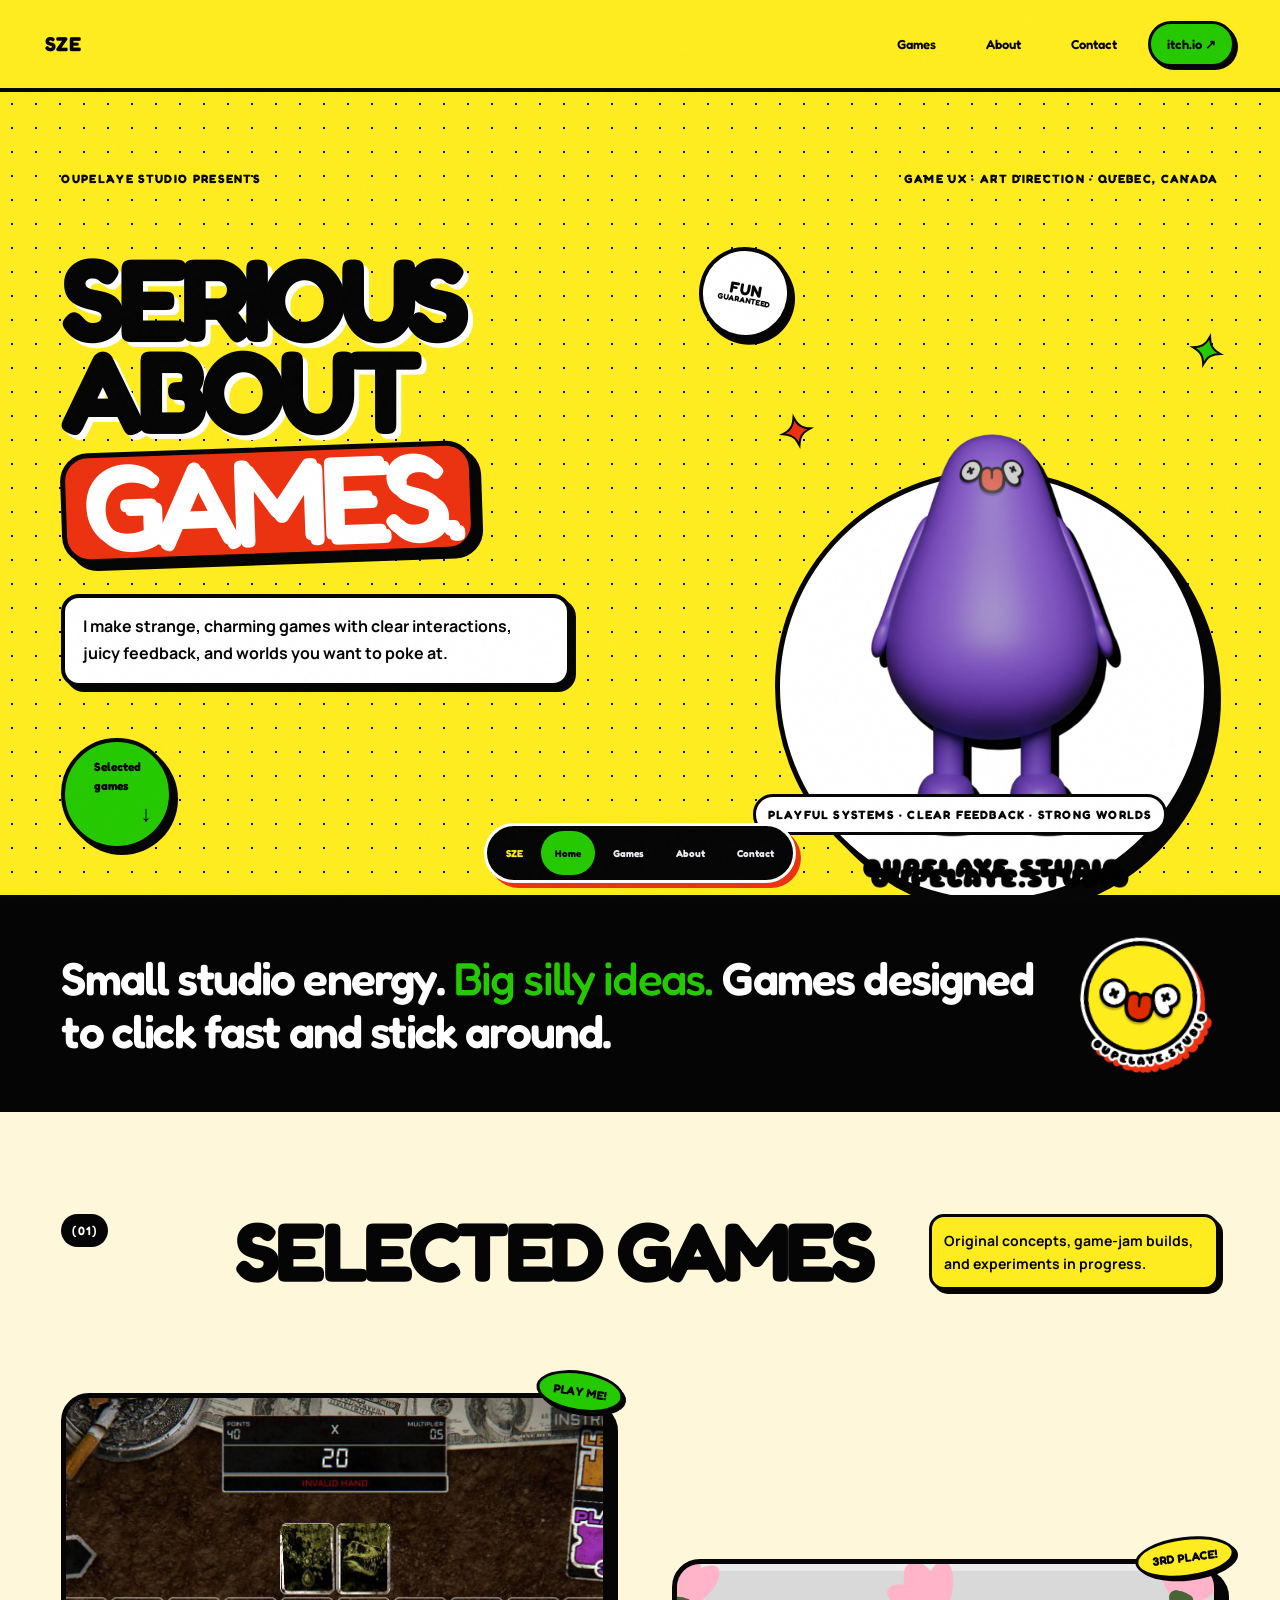
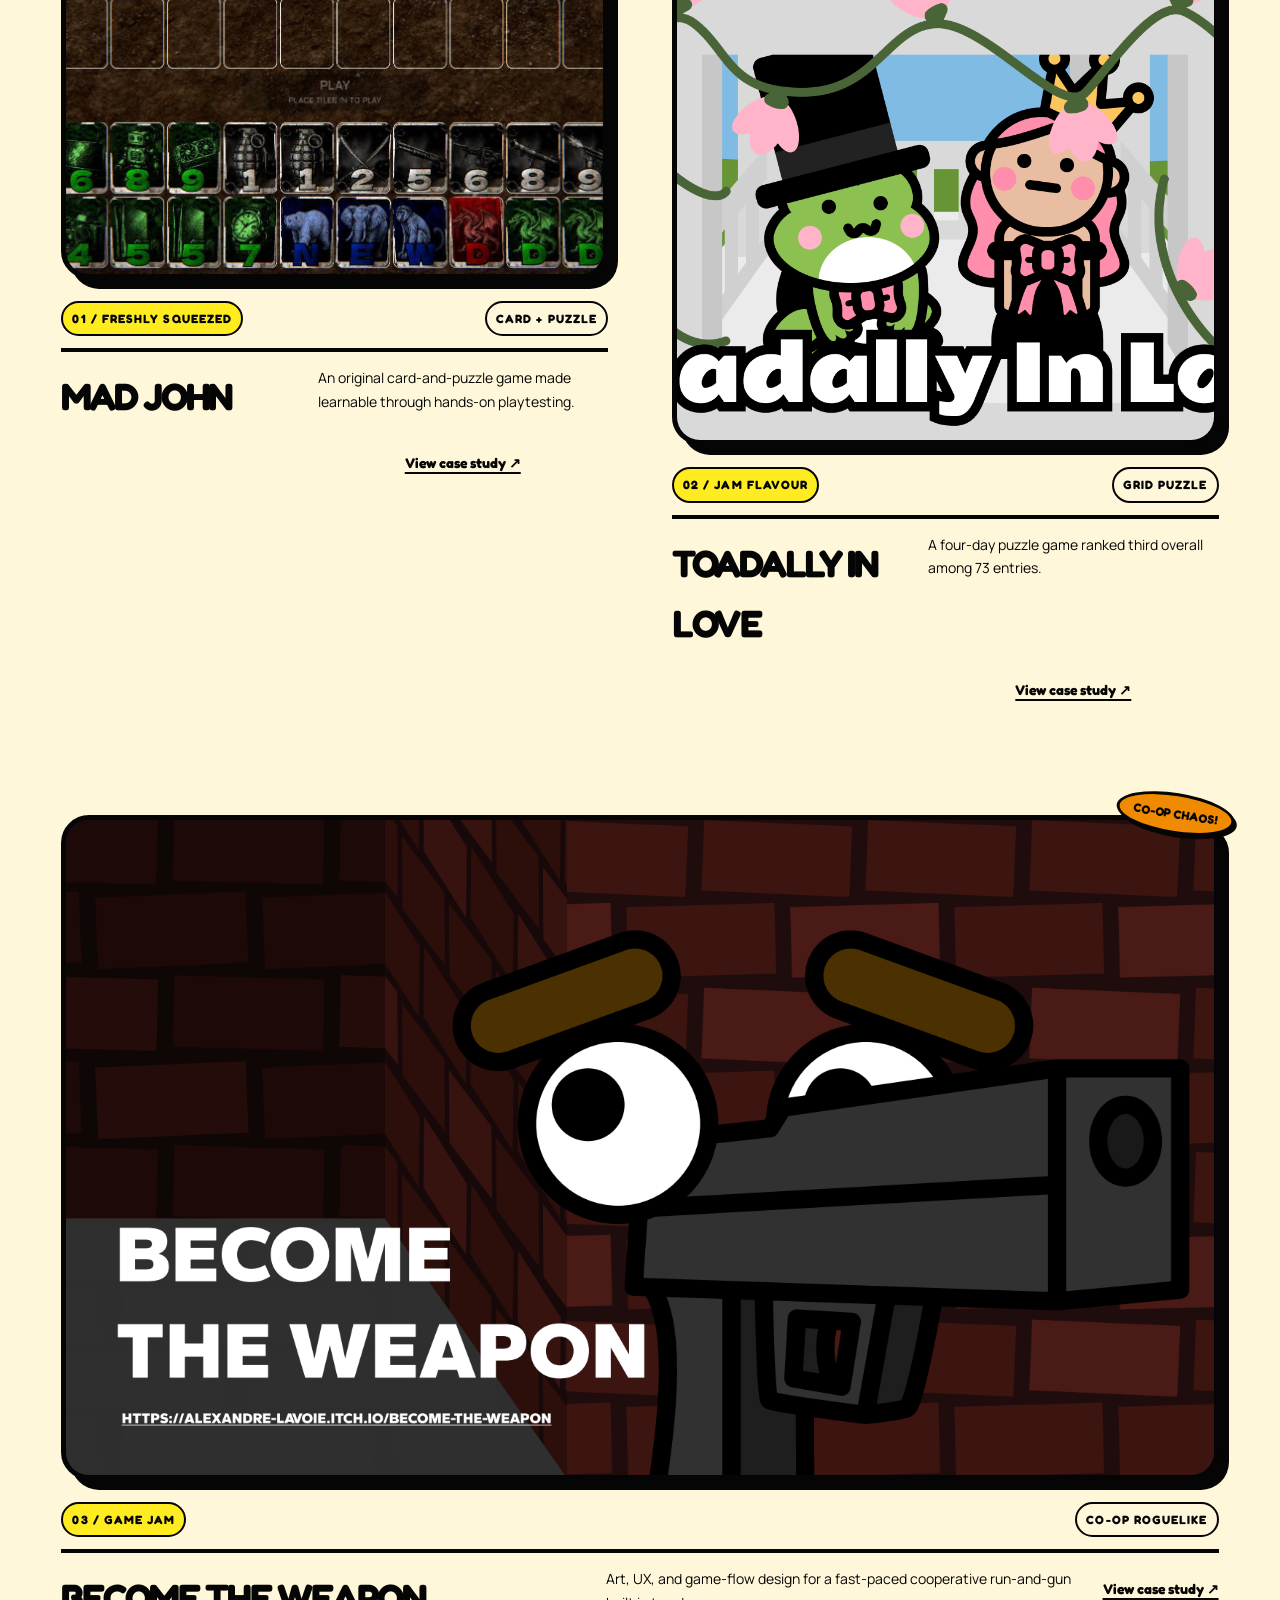
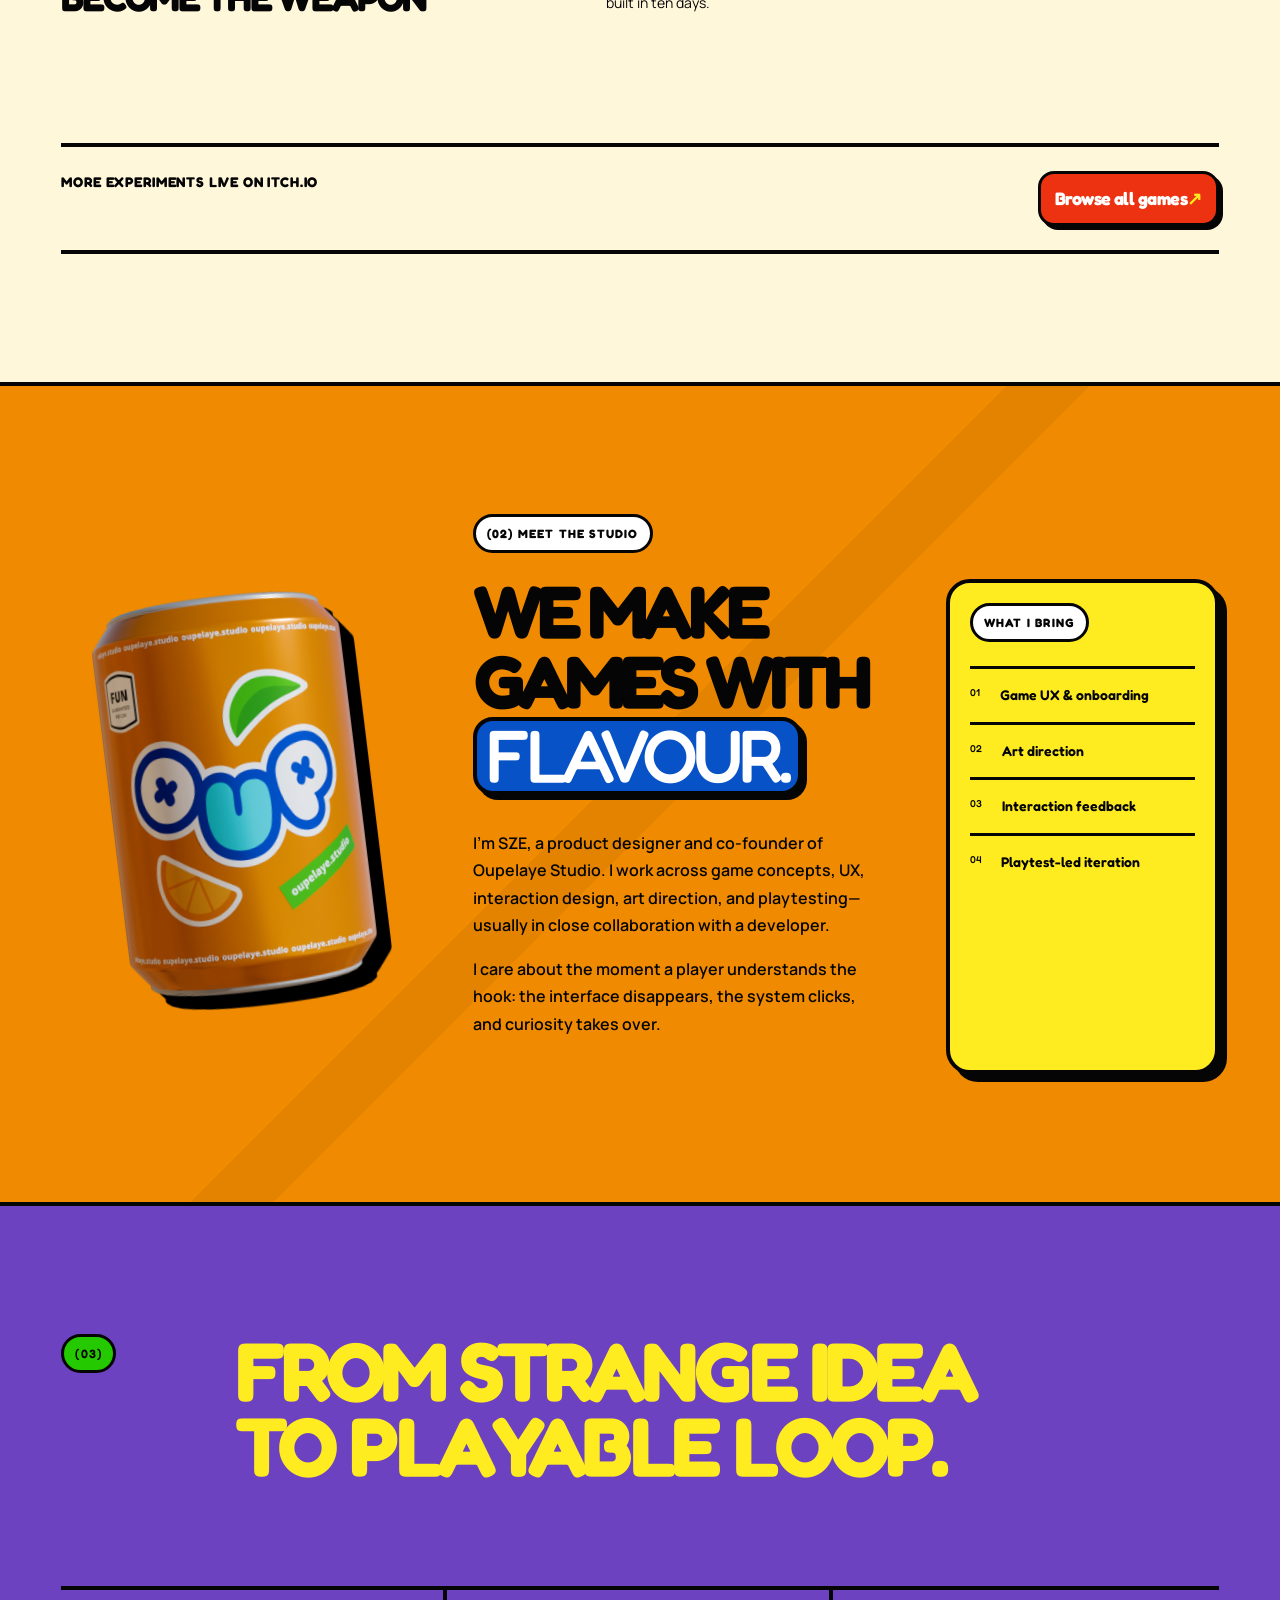
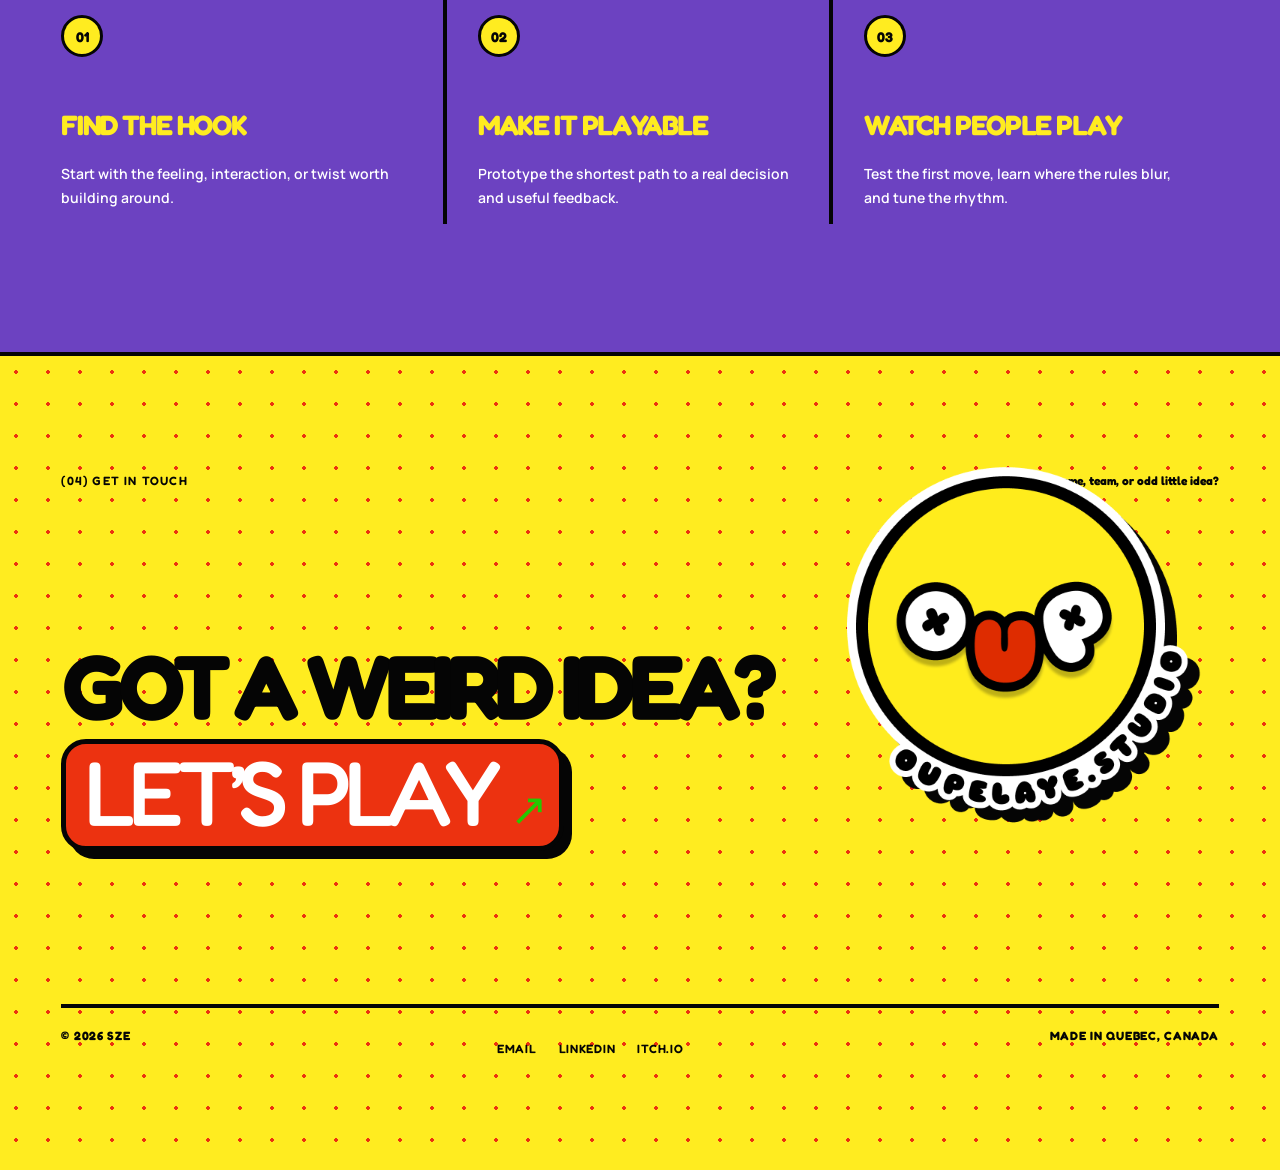
==== commit bfa80928: "added case study" ====
--- a/index.html
+++ b/index.html
@@ -24,7 +24,7 @@
 
     <main id="main-content">
       <section class="hero ambient" id="top">
-        <div class="hero-intro reveal"><span>OUPELAYE STUDIO PRESENTS</span><span>GAME UX · ART DIRECTION · TORONTO</span></div>
+        <div class="hero-intro reveal"><span>OUPELAYE STUDIO PRESENTS</span><span>GAME UX · ART DIRECTION · QUEBEC, CANADA</span></div>
         <div class="hero-copy reveal">
           <div class="fun-badge">FUN<br /><small>GUARANTEED</small></div>
           <h1>Serious about<br /><em>games.</em></h1>
@@ -56,6 +56,11 @@
             <div class="game-meta"><span>02 / JAM FLAVOUR</span><span>GRID PUZZLE</span></div>
             <div class="game-title"><h3>Toadally In Love</h3><p>A four-day puzzle game ranked third overall among 73 entries.</p><a href="toadally-in-love.html">View case study ↗</a></div>
           </article>
+          <article class="game-card weapon-card reveal">
+            <a class="game-art" href="become-the-weapon.html" aria-label="Read the Become the Weapon case study"><img src="assets/become-weapon-cover.png" alt="Become the Weapon title artwork featuring a cartoon gun character" /></a>
+            <div class="game-meta"><span>03 / GAME JAM</span><span>CO-OP ROGUELIKE</span></div>
+            <div class="game-title"><h3>Become the Weapon</h3><p>Art, UX, and game-flow design for a fast-paced cooperative run-and-gun built in ten days.</p><a href="become-the-weapon.html">View case study ↗</a></div>
+          </article>
         </div>
         <div class="more-games reveal"><span>More experiments live on itch.io</span><a href="https://szzzeler.itch.io" target="_blank" rel="noopener noreferrer">Browse all games <b>↗</b></a></div>
       </section>
@@ -75,7 +80,7 @@
         <div class="contact-top reveal"><span class="eyebrow">(04) Get in touch</span><p>Have a game, team, or odd little idea?</p></div>
         <img class="contact-logo reveal" src="assets/oupelaye-logo.png" alt="Oupelaye Studio" />
         <h2 class="reveal">Got a weird idea?<br /><a href="mailto:hayliewsw@gmail.com">Let’s play <span>↗</span></a></h2>
-        <footer><span>© 2026 SZE</span><div><a href="mailto:hayliewsw@gmail.com">Email</a><a href="https://www.linkedin.com/in/hayliewsw/" target="_blank" rel="noreferrer">LinkedIn</a><a href="https://szzzeler.itch.io" target="_blank" rel="noreferrer">itch.io</a></div><span>Made in Toronto</span></footer>
+        <footer><span>© 2026 SZE</span><div><a href="mailto:hayliewsw@gmail.com">Email</a><a href="https://www.linkedin.com/in/hayliewsw/" target="_blank" rel="noreferrer">LinkedIn</a><a href="https://szzzeler.itch.io" target="_blank" rel="noreferrer">itch.io</a></div><span>Made in Quebec, Canada</span></footer>
       </section>
     </main>
     <nav class="bottom-nav" aria-label="Page navigation"><a class="bottom-nav-wordmark" href="#top">SZE</a><a href="#top" data-nav="top">Home</a><a href="#games" data-nav="games">Games</a><a href="#about" data-nav="about">About</a><a href="#contact" data-nav="contact">Contact</a></nav>
--- a/styles.css
+++ b/styles.css
@@ -28,6 +28,7 @@
 .contact-section{min-height:700px;background-color:var(--paper);background-image:radial-gradient(var(--pink) 2px,transparent 2px);background-size:32px 32px;color:var(--ink)}.contact-section:before{content:'';position:absolute;inset:0;background:linear-gradient(90deg,var(--paper) 0 63%,transparent);z-index:-1}.contact-top{font-family:Fredoka,sans-serif;font-weight:700}.contact-logo{position:absolute;right:5vw;top:12%;width:min(30vw,390px);filter:drop-shadow(12px 12px 0 var(--ink));transform:rotate(7deg)}.contact-section h2{position:relative;z-index:2;max-width:950px;font-family:Fredoka,sans-serif;text-transform:uppercase}.contact-section h2 a{display:inline-block;margin-top:12px;padding:6px 18px 12px;background:var(--pink);color:#fff;border:5px solid var(--ink);border-radius:25px;box-shadow:8px 8px 0 var(--ink);font-style:normal}footer{border-top:4px solid var(--ink);font-family:Fredoka,sans-serif;font-weight:700}
 .bottom-nav{border:3px solid #fff;background:var(--ink);box-shadow:5px 5px 0 var(--pink)}.bottom-nav a{font-family:Fredoka,sans-serif}.bottom-nav a.active{background:var(--acid);color:var(--ink)}.bottom-nav-wordmark{color:var(--paper)!important}
 .case-page{background:var(--violet)}.case-page h1,.case-page h2,.case-page h3{font-family:Fredoka,sans-serif}.back-button{background:var(--paper);color:var(--ink);border:3px solid var(--ink);box-shadow:3px 3px 0 var(--ink);font-family:Fredoka,sans-serif}.case-label,.case-details b,.case-summary>span,.case-section>span,.case-outcome>span,.showcase-copy>span,.evidence-heading>span{color:var(--acid)}
+.weapon-card{grid-column:1/-1;margin-top:3vw}.weapon-card:before{content:'CO-OP CHAOS!';background:var(--orange)}.weapon-card .game-art{height:min(52vw,700px)}.weapon-card .game-art img{object-position:center}.weapon-card .game-title{grid-template-columns:1.1fr 1fr auto;align-items:start}.weapon-card .game-title a{grid-column:3}.weapon-case .case-hero h1{font-size:clamp(58px,8vw,116px);max-width:10ch}.weapon-banner img{aspect-ratio:16/9;object-fit:cover}.weapon-gameplay-grid{grid-template-columns:1fr 1.2fr}.weapon-gameplay-grid img{height:520px;object-fit:contain;background:#fff}.weapon-evidence-grid{grid-template-columns:1.4fr .8fr}.weapon-evidence-grid img{height:480px;object-fit:contain;background:#fff}.results-section{background:#15121f}.results-section .decision-list b{font:700 clamp(30px,4vw,58px) Fredoka;color:var(--paper)}
 @media(max-width:760px){.site-header{height:76px}.wordmark img{width:48px;height:48px}.wordmark{font-size:18px}.main-nav{top:76px;border-bottom:4px solid var(--ink);background:var(--paper)}.main-nav a{padding:8px 12px}.menu-toggle{padding:7px;background:#fff;border:3px solid var(--ink);border-radius:10px;box-shadow:3px 3px 0 var(--ink)}.hero{min-height:810px;padding-top:70px}.hero:before{background:linear-gradient(var(--paper) 0 64%,transparent 88%)}.hero-intro span:last-child{display:none}.hero-copy{margin-top:52px}.hero h1{font-size:clamp(58px,17vw,82px);line-height:.82;text-shadow:3px 3px 0 #fff}.hero h1 em{border-width:4px;box-shadow:5px 5px 0 var(--ink);border-radius:18px}.hero-copy p{font-size:14px;max-width:90%;margin-top:28px}.fun-badge{width:70px;height:70px;right:-4px;top:-35px;font-size:12px}.hero-character{right:-12vw;width:72vw;height:47%;opacity:.95}.hero-character:before{border-width:4px;box-shadow:7px 7px 0 var(--ink)}.hero-character img{filter:drop-shadow(5px 6px 0 #000)}.hero-footer{position:absolute;left:6vw;bottom:45px}.manifesto{gap:20px}.manifesto img{width:92px}.manifesto p{font-size:25px}.games-section{padding-top:80px}.section-heading p{max-width:none}.game-art{border-radius:20px;box-shadow:7px 7px 0 var(--ink)}.game-title h3{font-size:31px}.about-section{padding-top:70px}.about-stamp{height:390px;margin-bottom:40px}.about-stamp img{max-width:300px;margin:auto;display:block}.about-copy h2{font-size:48px}.skills{margin-top:55px}.contact-logo{width:42vw;right:3vw;top:18%;opacity:.32}.contact-section h2{font-size:50px;margin-top:180px}.contact-section h2 a{border-width:4px}.bottom-nav-wordmark{display:block}.bottom-nav a{padding:9px 8px;font-size:9px}}
 
 /* Readability and interaction safeguards */
@@ -35,3 +36,4 @@
 a,button{touch-action:manipulation}a:focus-visible,button:focus-visible{outline:4px solid #fff;outline-offset:3px;box-shadow:0 0 0 7px var(--blue)}.main-nav a,.bottom-nav a,.circle-link,.game-title a,.more-games a{min-height:44px;display:inline-flex;align-items:center;justify-content:center}.menu-toggle{min-width:44px;min-height:44px}.game-art:focus-visible{outline-color:var(--paper);box-shadow:0 0 0 5px var(--blue),10px 10px 0 var(--ink)}
 .hero-intro,.hero-footer>p,.section-heading>span,.eyebrow,.game-meta,.title-banner figcaption,.evidence-grid figcaption{font-size:12px}.hero-copy p,.about-copy p{font-size:16px;line-height:1.72}.section-heading p{font-size:14px;line-height:1.65}.game-title p,.process-grid p,.decision-list p{font-size:14px;line-height:1.7}.game-title a,.case-live-link{font-size:14px;text-decoration:underline;text-decoration-thickness:2px;text-underline-offset:4px}.more-games{font-size:14px}.skills li{font-size:14px}.contact-top,footer{font-size:12px}footer a{font-size:12px;min-height:44px;display:inline-flex;align-items:center}.case-details span{font-size:14px;line-height:1.55}.case-details b{font-size:11px}.case-section p,.showcase-copy p,.evidence-heading p{font-size:16px;line-height:1.8;max-width:66ch}.case-summary p,.case-outcome p{line-height:1.12}.case-page .case-hero,.case-page .case-summary,.case-page .case-section,.case-page .case-showcase,.case-page .case-evidence,.case-page .case-outcome{scroll-margin-top:24px}.back-button{min-height:44px}
 @media(max-width:760px){body{font-size:16px}.main-nav{gap:6px;padding-top:18px;padding-bottom:22px}.main-nav a{min-width:110px;justify-content:flex-start;font-size:15px}.main-nav .pill-link{justify-content:center}.hero-copy p{font-size:16px;line-height:1.6;max-width:94%}.game-meta{gap:8px;flex-wrap:wrap;font-size:11px}.game-title p,.process-grid p{font-size:15px}.about-copy p,.case-section p,.showcase-copy p,.evidence-heading p{font-size:16px}.bottom-nav{width:min(94vw,390px);justify-content:center;gap:1px;padding:5px}.bottom-nav a{min-height:44px;padding:8px 9px;font-size:11px;flex:1}.bottom-nav-wordmark{flex:0 0 auto!important}.contact-section{padding-bottom:130px}footer{padding-bottom:18px}.case-footer{padding-bottom:110px}.case-details span{font-size:15px}.case-summary p,.case-outcome p{font-size:32px}.decision-list p{font-size:15px}}
+@media(max-width:760px){.weapon-card{grid-column:auto;margin-top:0}.weapon-card .game-art{height:64vw}.weapon-card .game-title{grid-template-columns:1fr}.weapon-card .game-title a{grid-column:auto}.weapon-case .case-hero h1{font-size:clamp(48px,14vw,72px);max-width:none}.weapon-gameplay-grid,.weapon-evidence-grid{grid-template-columns:1fr}.weapon-gameplay-grid img,.weapon-evidence-grid img{height:auto}.results-section .decision-list b{font-size:42px}}
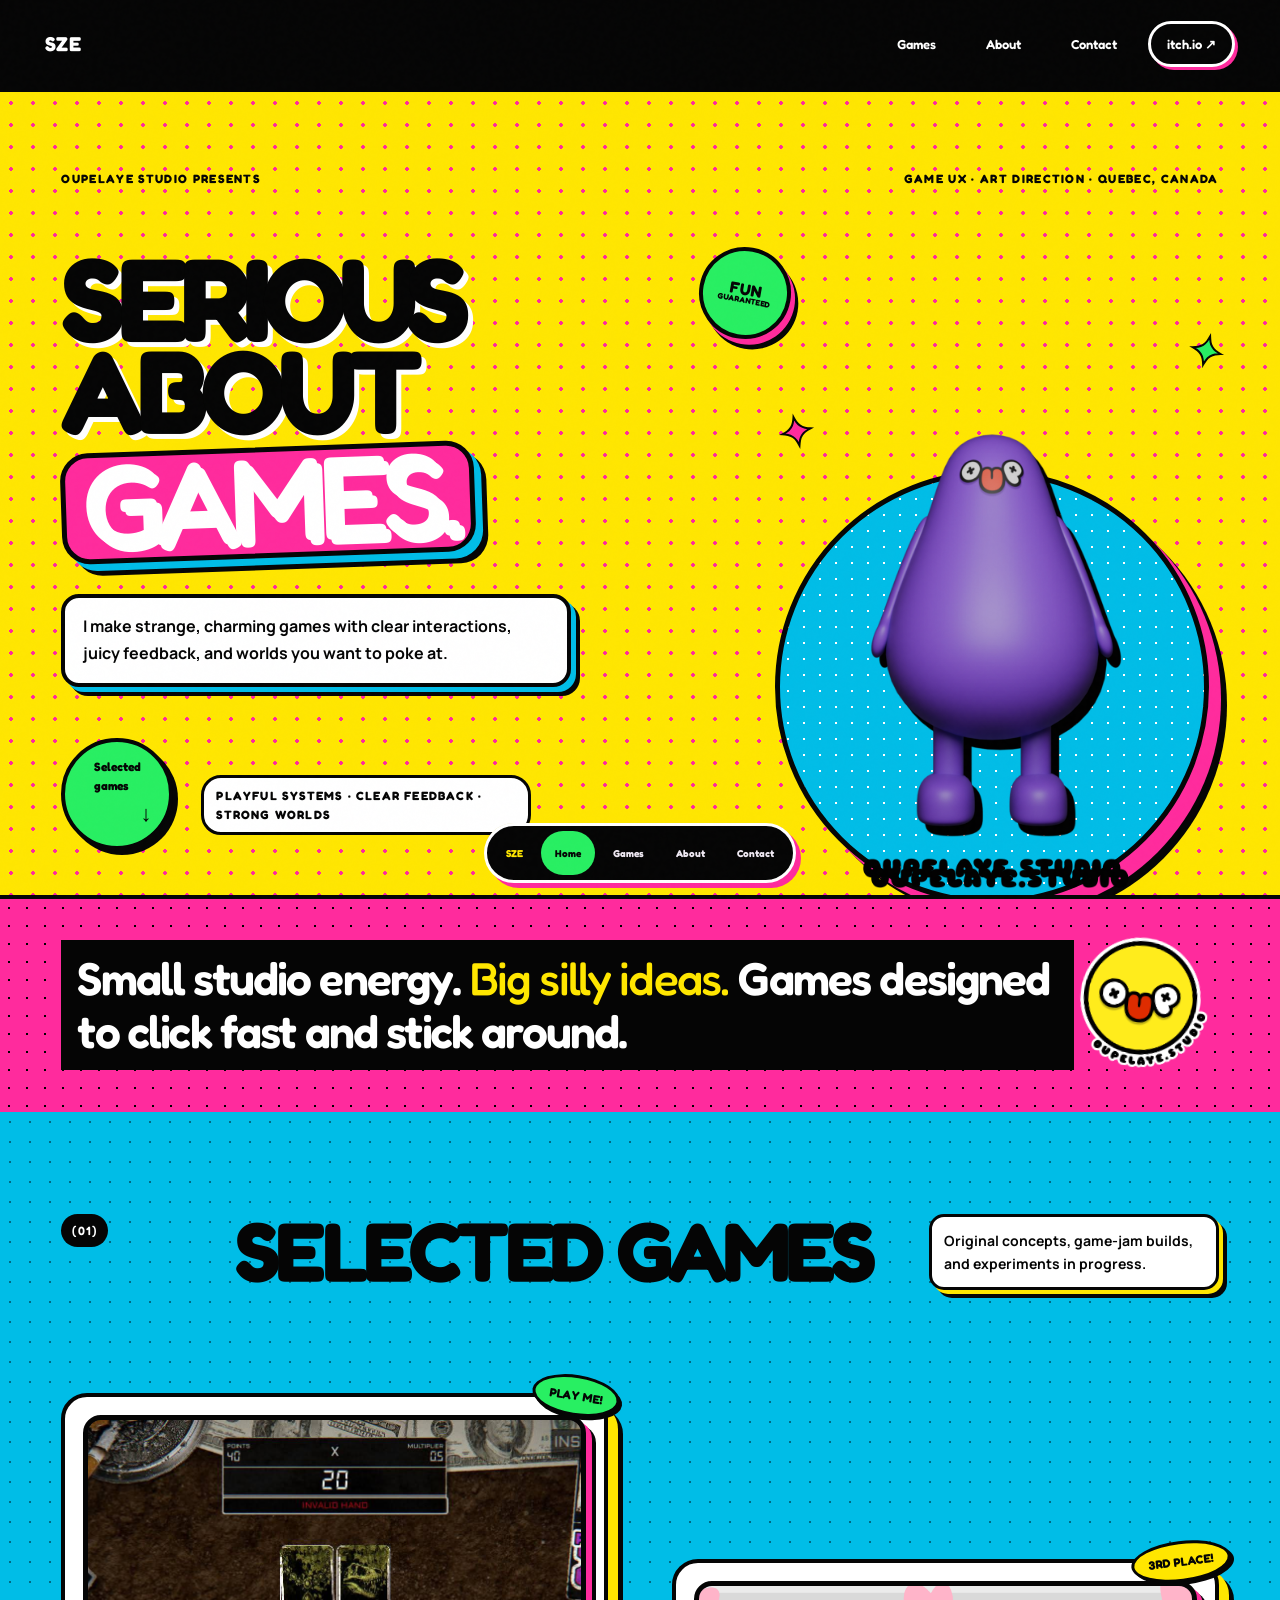
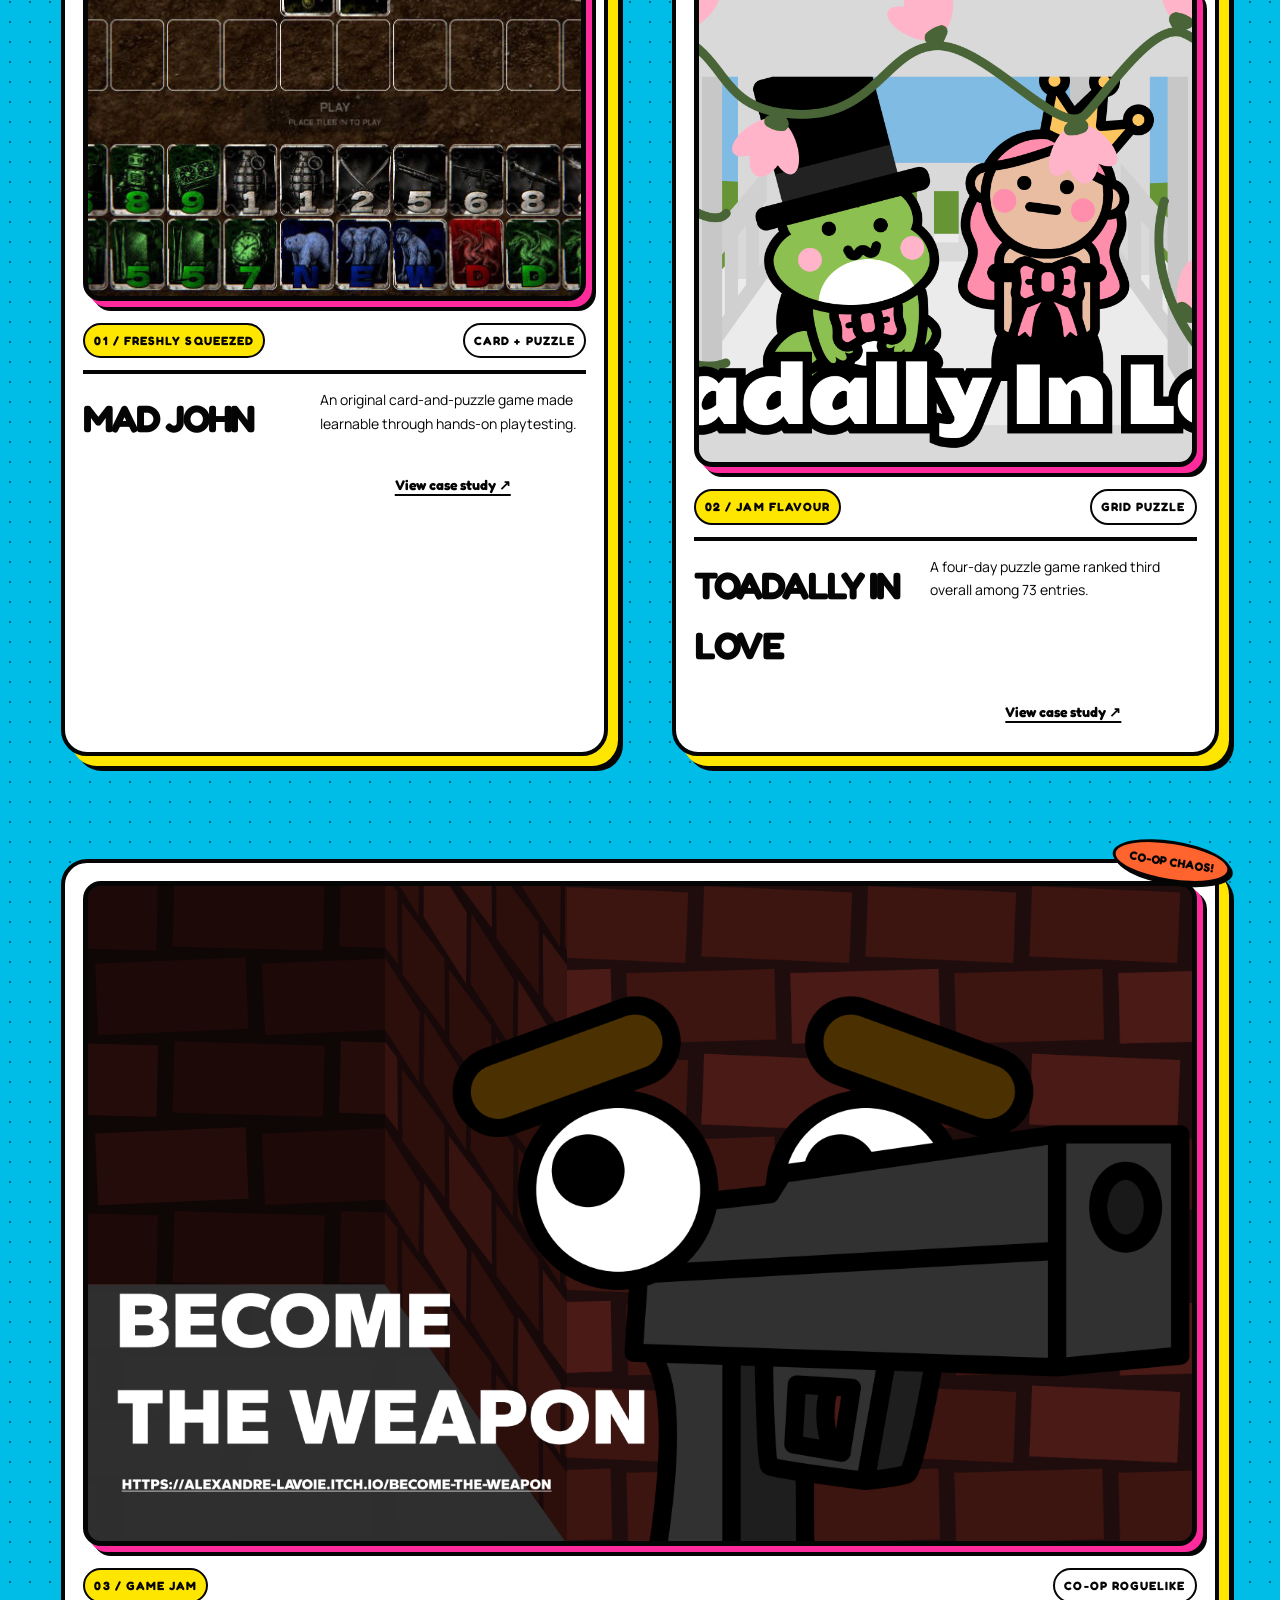
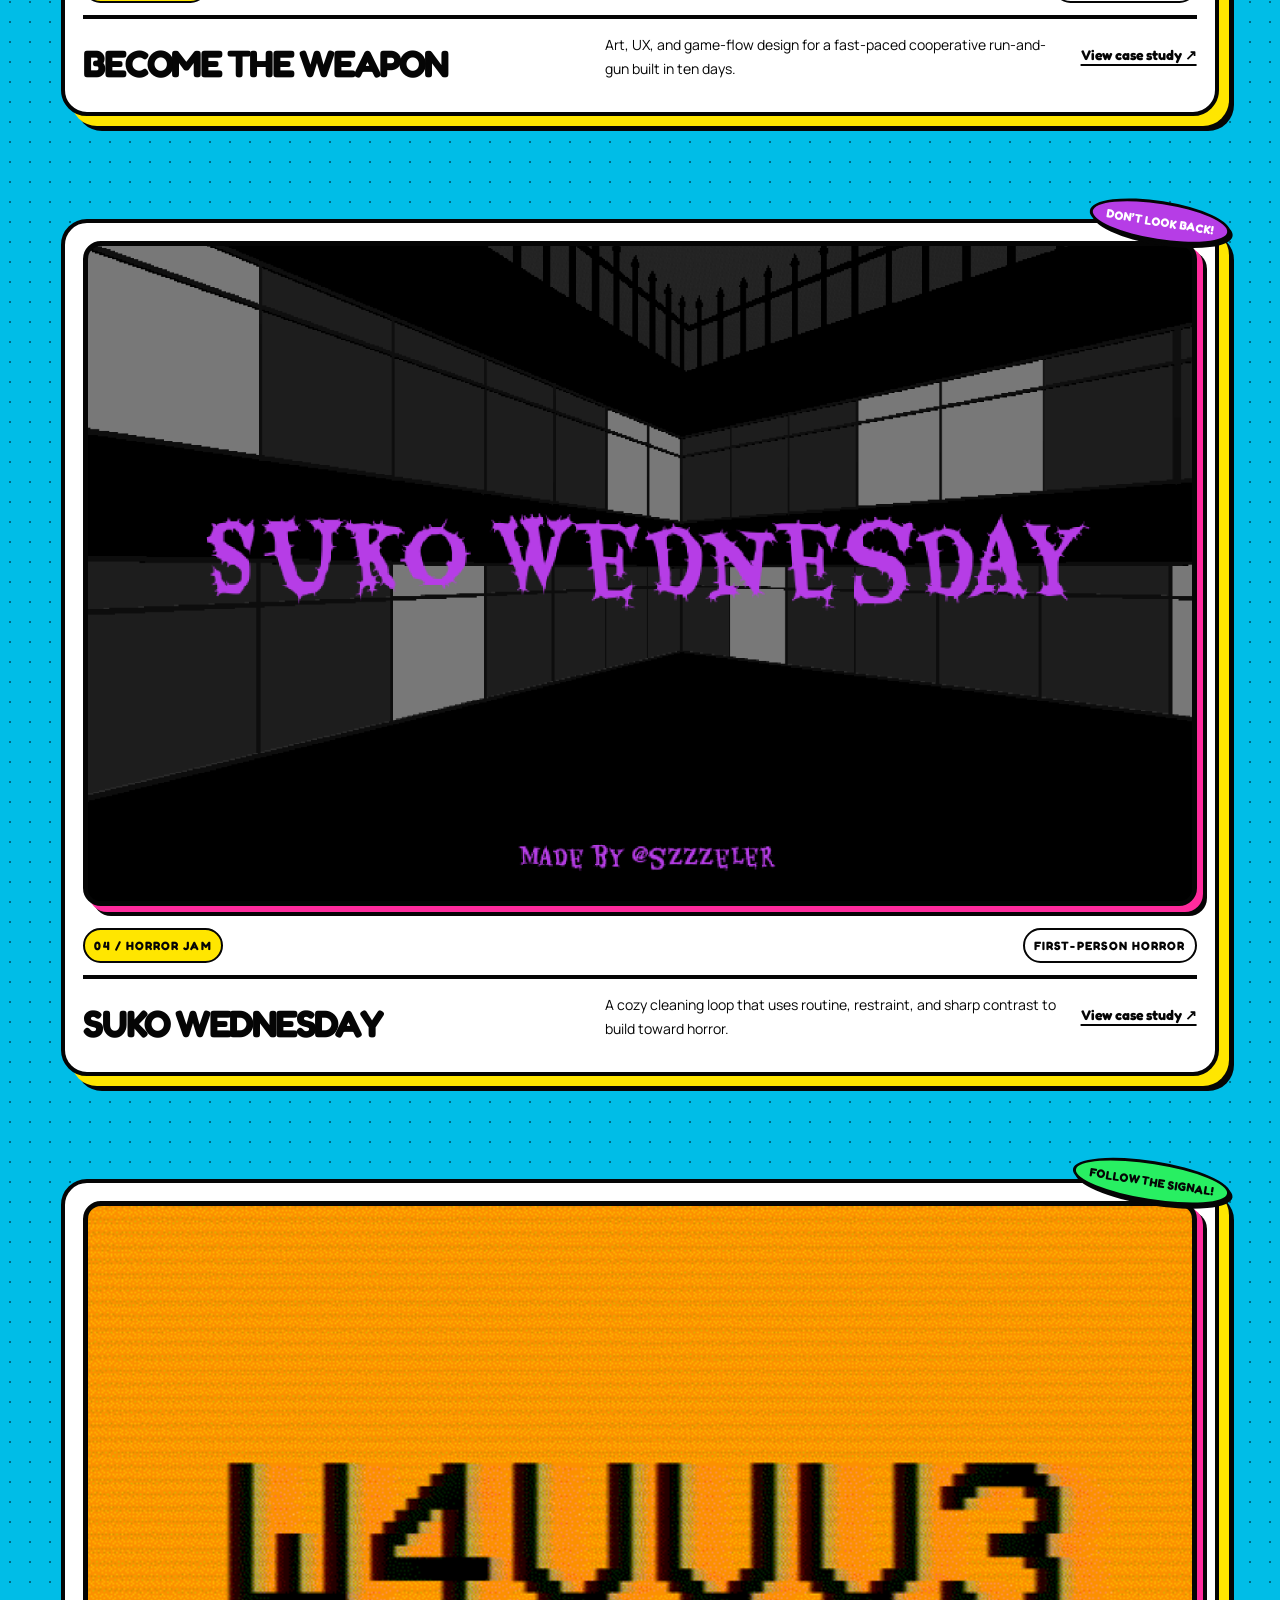
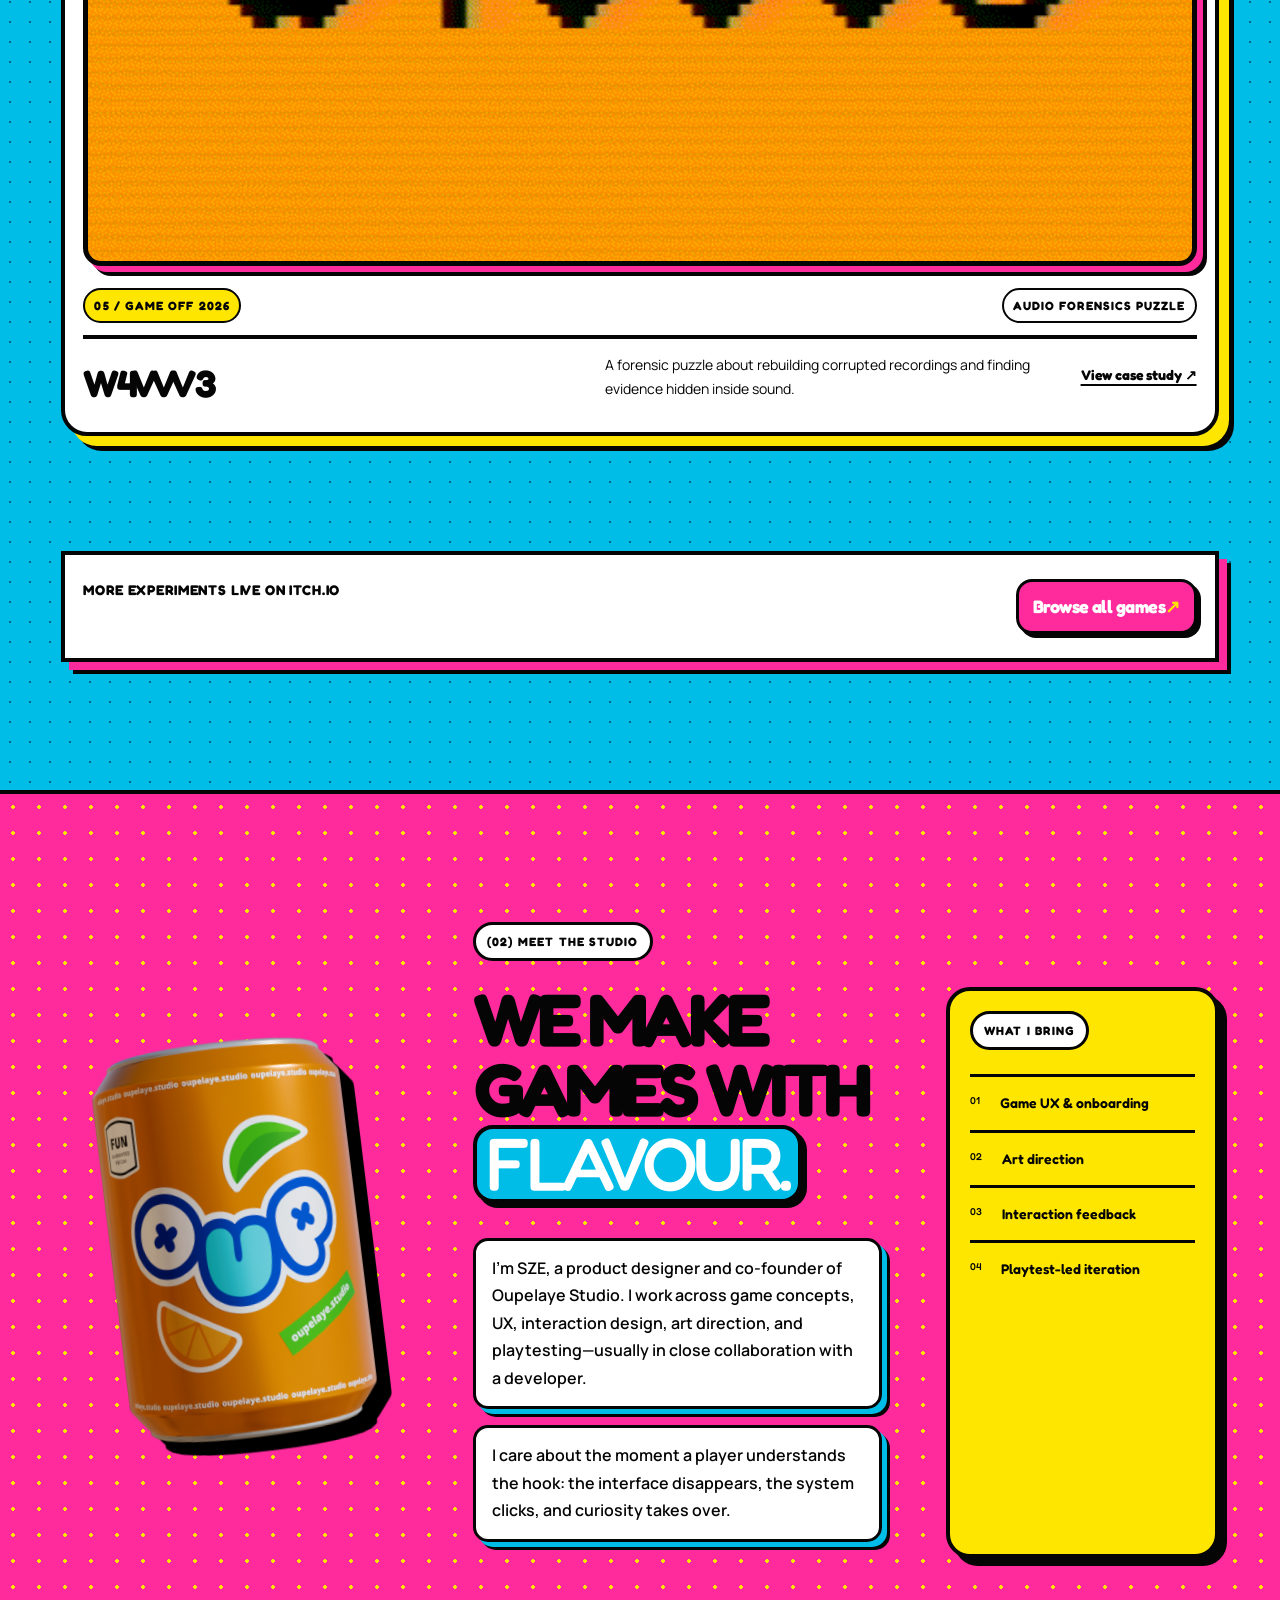
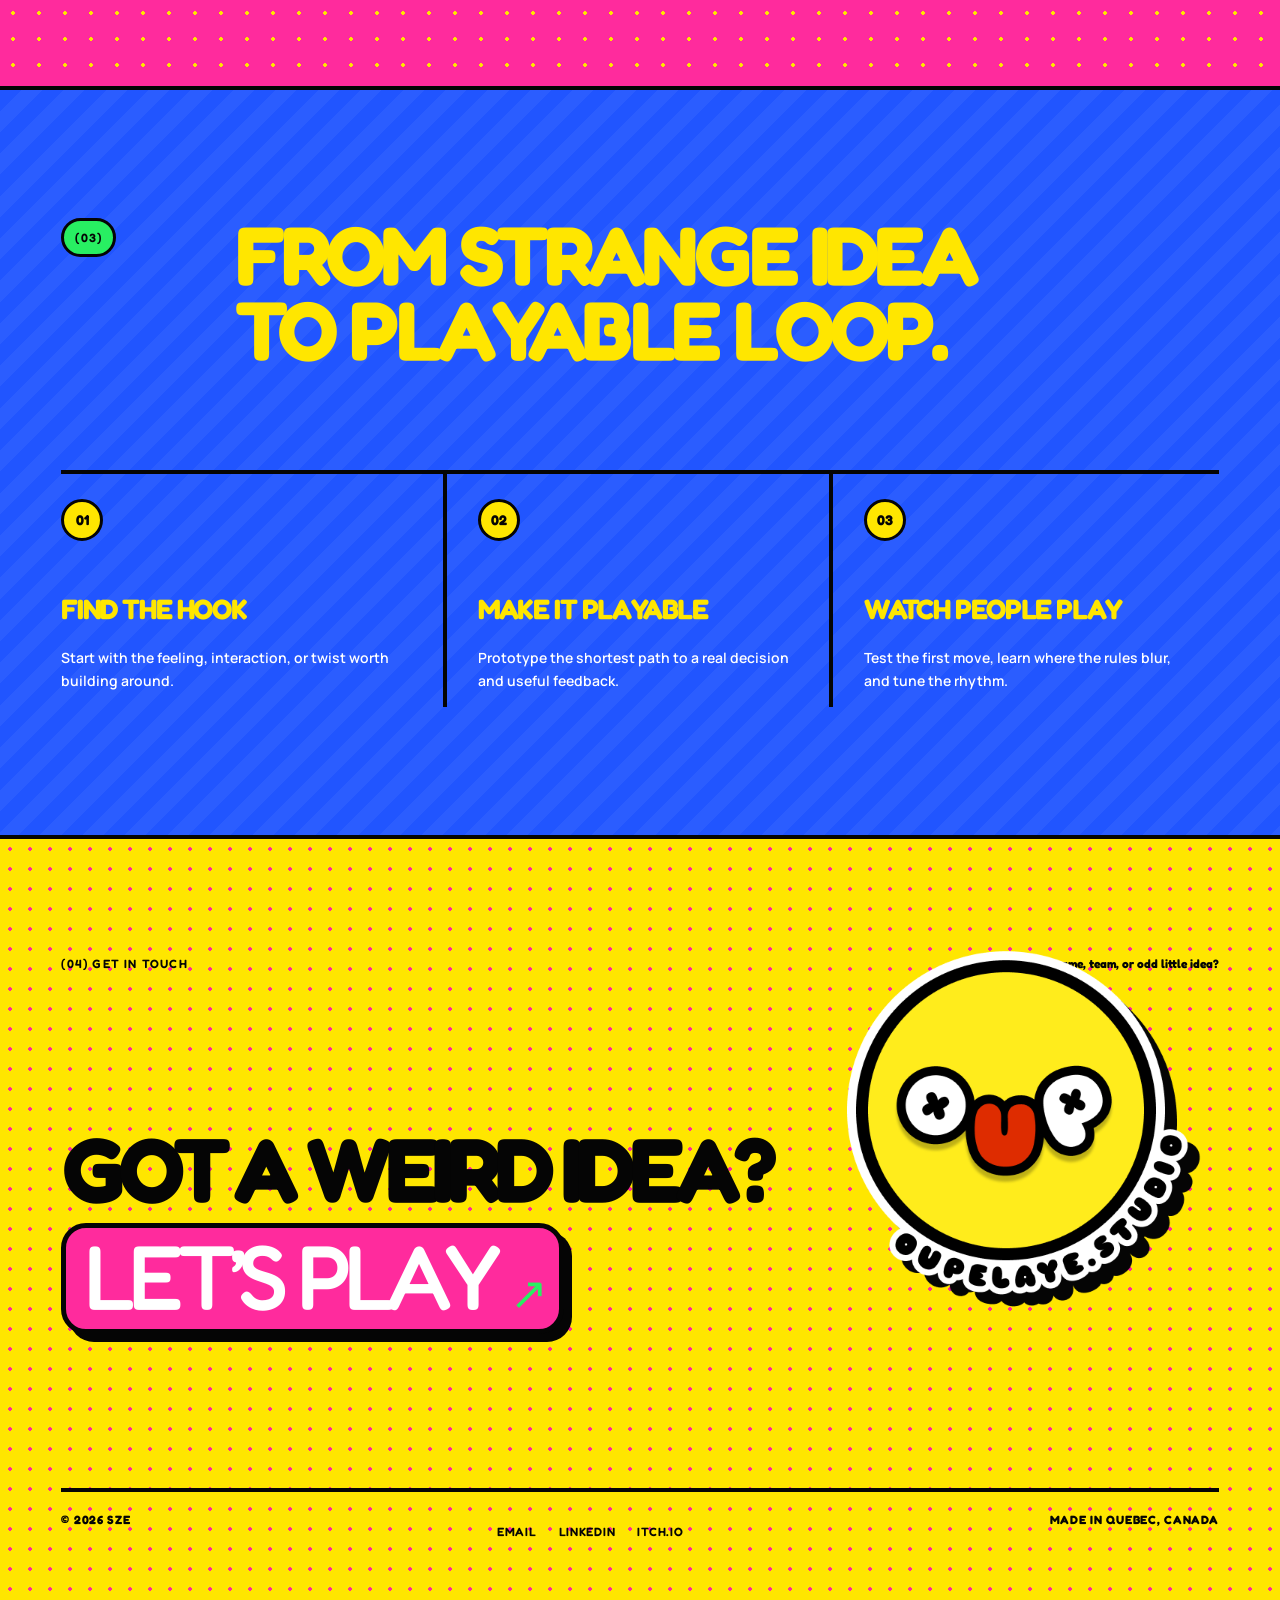
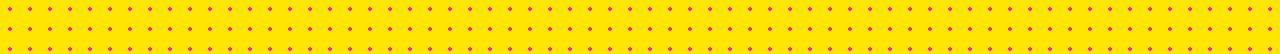
==== commit 9ab38338: "added 2 case studies" ====
--- a/index.html
+++ b/index.html
@@ -61,6 +61,16 @@
             <div class="game-meta"><span>03 / GAME JAM</span><span>CO-OP ROGUELIKE</span></div>
             <div class="game-title"><h3>Become the Weapon</h3><p>Art, UX, and game-flow design for a fast-paced cooperative run-and-gun built in ten days.</p><a href="become-the-weapon.html">View case study ↗</a></div>
           </article>
+          <article class="game-card weapon-card suko-card reveal">
+            <a class="game-art" href="suko-wednesday.html" aria-label="Read the Suko Wednesday case study"><img src="assets/suko-wednesday-cover.png" alt="Suko Wednesday title screen in a stark black-and-white school hallway" /></a>
+            <div class="game-meta"><span>04 / HORROR JAM</span><span>FIRST-PERSON HORROR</span></div>
+            <div class="game-title"><h3>Suko Wednesday</h3><p>A cozy cleaning loop that uses routine, restraint, and sharp contrast to build toward horror.</p><a href="suko-wednesday.html">View case study ↗</a></div>
+          </article>
+          <article class="game-card weapon-card w4vvv3-card reveal">
+            <a class="game-art" href="w4vvv3.html" aria-label="Read the W4VVV3 case study"><img src="assets/w4vvv3-cover.gif" alt="W4VVV3 animated waveform title artwork" /></a>
+            <div class="game-meta"><span>05 / GAME OFF 2026</span><span>AUDIO FORENSICS PUZZLE</span></div>
+            <div class="game-title"><h3>W4VVV3</h3><p>A forensic puzzle about rebuilding corrupted recordings and finding evidence hidden inside sound.</p><a href="w4vvv3.html">View case study ↗</a></div>
+          </article>
         </div>
         <div class="more-games reveal"><span>More experiments live on itch.io</span><a href="https://szzzeler.itch.io" target="_blank" rel="noopener noreferrer">Browse all games <b>↗</b></a></div>
       </section>
--- a/styles.css
+++ b/styles.css
@@ -29,6 +29,7 @@
 .bottom-nav{border:3px solid #fff;background:var(--ink);box-shadow:5px 5px 0 var(--pink)}.bottom-nav a{font-family:Fredoka,sans-serif}.bottom-nav a.active{background:var(--acid);color:var(--ink)}.bottom-nav-wordmark{color:var(--paper)!important}
 .case-page{background:var(--violet)}.case-page h1,.case-page h2,.case-page h3{font-family:Fredoka,sans-serif}.back-button{background:var(--paper);color:var(--ink);border:3px solid var(--ink);box-shadow:3px 3px 0 var(--ink);font-family:Fredoka,sans-serif}.case-label,.case-details b,.case-summary>span,.case-section>span,.case-outcome>span,.showcase-copy>span,.evidence-heading>span{color:var(--acid)}
 .weapon-card{grid-column:1/-1;margin-top:3vw}.weapon-card:before{content:'CO-OP CHAOS!';background:var(--orange)}.weapon-card .game-art{height:min(52vw,700px)}.weapon-card .game-art img{object-position:center}.weapon-card .game-title{grid-template-columns:1.1fr 1fr auto;align-items:start}.weapon-card .game-title a{grid-column:3}.weapon-case .case-hero h1{font-size:clamp(58px,8vw,116px);max-width:10ch}.weapon-banner img{aspect-ratio:16/9;object-fit:cover}.weapon-gameplay-grid{grid-template-columns:1fr 1.2fr}.weapon-gameplay-grid img{height:520px;object-fit:contain;background:#fff}.weapon-evidence-grid{grid-template-columns:1.4fr .8fr}.weapon-evidence-grid img{height:480px;object-fit:contain;background:#fff}.results-section{background:#15121f}.results-section .decision-list b{font:700 clamp(30px,4vw,58px) Fredoka;color:var(--paper)}
+.suko-card:before{content:'DON’T LOOK BACK!';background:#b63de6;color:#fff}.suko-card .game-art{background:#000}.suko-case .case-hero h1{font-size:clamp(58px,8vw,116px);max-width:9ch}.suko-banner img{aspect-ratio:16/10;object-fit:cover;background:#000}.suko-gameplay-grid img{height:440px;object-fit:cover;background:#000}.suko-reveal{background:#100f18}.suko-evidence-grid{grid-template-columns:1.35fr .65fr}.suko-evidence-grid img{height:460px;object-fit:cover;background:#000}.suko-evidence-grid figure:last-child img{object-fit:contain;background:#fff}
 @media(max-width:760px){.site-header{height:76px}.wordmark img{width:48px;height:48px}.wordmark{font-size:18px}.main-nav{top:76px;border-bottom:4px solid var(--ink);background:var(--paper)}.main-nav a{padding:8px 12px}.menu-toggle{padding:7px;background:#fff;border:3px solid var(--ink);border-radius:10px;box-shadow:3px 3px 0 var(--ink)}.hero{min-height:810px;padding-top:70px}.hero:before{background:linear-gradient(var(--paper) 0 64%,transparent 88%)}.hero-intro span:last-child{display:none}.hero-copy{margin-top:52px}.hero h1{font-size:clamp(58px,17vw,82px);line-height:.82;text-shadow:3px 3px 0 #fff}.hero h1 em{border-width:4px;box-shadow:5px 5px 0 var(--ink);border-radius:18px}.hero-copy p{font-size:14px;max-width:90%;margin-top:28px}.fun-badge{width:70px;height:70px;right:-4px;top:-35px;font-size:12px}.hero-character{right:-12vw;width:72vw;height:47%;opacity:.95}.hero-character:before{border-width:4px;box-shadow:7px 7px 0 var(--ink)}.hero-character img{filter:drop-shadow(5px 6px 0 #000)}.hero-footer{position:absolute;left:6vw;bottom:45px}.manifesto{gap:20px}.manifesto img{width:92px}.manifesto p{font-size:25px}.games-section{padding-top:80px}.section-heading p{max-width:none}.game-art{border-radius:20px;box-shadow:7px 7px 0 var(--ink)}.game-title h3{font-size:31px}.about-section{padding-top:70px}.about-stamp{height:390px;margin-bottom:40px}.about-stamp img{max-width:300px;margin:auto;display:block}.about-copy h2{font-size:48px}.skills{margin-top:55px}.contact-logo{width:42vw;right:3vw;top:18%;opacity:.32}.contact-section h2{font-size:50px;margin-top:180px}.contact-section h2 a{border-width:4px}.bottom-nav-wordmark{display:block}.bottom-nav a{padding:9px 8px;font-size:9px}}
 
 /* Readability and interaction safeguards */
@@ -37,3 +38,21 @@
 .hero-intro,.hero-footer>p,.section-heading>span,.eyebrow,.game-meta,.title-banner figcaption,.evidence-grid figcaption{font-size:12px}.hero-copy p,.about-copy p{font-size:16px;line-height:1.72}.section-heading p{font-size:14px;line-height:1.65}.game-title p,.process-grid p,.decision-list p{font-size:14px;line-height:1.7}.game-title a,.case-live-link{font-size:14px;text-decoration:underline;text-decoration-thickness:2px;text-underline-offset:4px}.more-games{font-size:14px}.skills li{font-size:14px}.contact-top,footer{font-size:12px}footer a{font-size:12px;min-height:44px;display:inline-flex;align-items:center}.case-details span{font-size:14px;line-height:1.55}.case-details b{font-size:11px}.case-section p,.showcase-copy p,.evidence-heading p{font-size:16px;line-height:1.8;max-width:66ch}.case-summary p,.case-outcome p{line-height:1.12}.case-page .case-hero,.case-page .case-summary,.case-page .case-section,.case-page .case-showcase,.case-page .case-evidence,.case-page .case-outcome{scroll-margin-top:24px}.back-button{min-height:44px}
 @media(max-width:760px){body{font-size:16px}.main-nav{gap:6px;padding-top:18px;padding-bottom:22px}.main-nav a{min-width:110px;justify-content:flex-start;font-size:15px}.main-nav .pill-link{justify-content:center}.hero-copy p{font-size:16px;line-height:1.6;max-width:94%}.game-meta{gap:8px;flex-wrap:wrap;font-size:11px}.game-title p,.process-grid p{font-size:15px}.about-copy p,.case-section p,.showcase-copy p,.evidence-heading p{font-size:16px}.bottom-nav{width:min(94vw,390px);justify-content:center;gap:1px;padding:5px}.bottom-nav a{min-height:44px;padding:8px 9px;font-size:11px;flex:1}.bottom-nav-wordmark{flex:0 0 auto!important}.contact-section{padding-bottom:130px}footer{padding-bottom:18px}.case-footer{padding-bottom:110px}.case-details span{font-size:15px}.case-summary p,.case-outcome p{font-size:32px}.decision-list p{font-size:15px}}
 @media(max-width:760px){.weapon-card{grid-column:auto;margin-top:0}.weapon-card .game-art{height:64vw}.weapon-card .game-title{grid-template-columns:1fr}.weapon-card .game-title a{grid-column:auto}.weapon-case .case-hero h1{font-size:clamp(48px,14vw,72px);max-width:none}.weapon-gameplay-grid,.weapon-evidence-grid{grid-template-columns:1fr}.weapon-gameplay-grid img,.weapon-evidence-grid img{height:auto}.results-section .decision-list b{font-size:42px}}
+@media(max-width:760px){.suko-case .case-hero h1{font-size:clamp(48px,14vw,72px);max-width:none}.suko-gameplay-grid,.suko-evidence-grid{grid-template-columns:1fr}.suko-gameplay-grid img,.suko-evidence-grid img{height:auto}}
+
+/* Pop-art palette and comic surfaces */
+:root{--ink:#050505;--paper:#ffe600;--pink:#ff2b9d;--acid:#28ef62;--violet:#2155ff;--orange:#ff642e;--blue:#00bde7;--line:#050505}
+.hero{background-color:var(--paper);background-image:radial-gradient(var(--pink) 1.8px,transparent 1.8px);background-size:22px 22px}.hero h1 em{box-shadow:7px 7px 0 var(--blue),12px 12px 0 var(--ink)}.hero-copy p{box-shadow:5px 5px 0 var(--blue),9px 9px 0 var(--ink)}.fun-badge{background:var(--acid);box-shadow:5px 5px 0 var(--pink),9px 9px 0 var(--ink)}.hero-character:before{background-color:var(--blue);background-image:radial-gradient(#fff 1.5px,transparent 1.5px);background-size:16px 16px;box-shadow:12px 12px 0 var(--pink),18px 18px 0 var(--ink)}
+.hero-footer{justify-content:flex-start;gap:28px;max-width:min(560px,45vw)}.hero-footer>p{max-width:330px;margin:0 0 15px}
+.manifesto{background-color:var(--pink);background-image:radial-gradient(#000 1.4px,transparent 1.4px);background-size:18px 18px}.manifesto p{padding:12px 16px;background:var(--ink)}.manifesto strong{color:var(--paper)}
+.games-section{background-color:var(--blue);background-image:radial-gradient(#006a82 1.2px,transparent 1.2px);background-size:20px 20px}.section-heading p{background:#fff;box-shadow:4px 4px 0 var(--paper),8px 8px 0 var(--ink)}.game-card{padding:18px;background:#fff;border:4px solid var(--ink);border-radius:26px;box-shadow:10px 10px 0 var(--paper),15px 15px 0 var(--ink)}.game-art{border-radius:18px;box-shadow:6px 6px 0 var(--pink),10px 10px 0 var(--ink)}.more-games{padding:24px 18px;background:#fff;border:4px solid var(--ink);box-shadow:8px 8px 0 var(--pink),12px 12px 0 var(--ink)}
+.about-section{background-color:var(--pink);background-image:radial-gradient(var(--paper) 2px,transparent 2px);background-size:26px 26px}.about-copy p{padding:14px 16px;background:#fff;border:3px solid var(--ink);border-radius:15px;box-shadow:5px 5px 0 var(--blue),8px 8px 0 var(--ink)}.process-section{background-color:var(--violet);background-image:repeating-linear-gradient(135deg,transparent 0 15px,#ffffff0c 15px 30px)}.contact-section{background-size:20px 20px}.case-page{background-color:var(--violet);background-image:radial-gradient(#ffffff18 1.5px,transparent 1.5px);background-size:22px 22px}
+@media(max-width:760px){.game-card{padding:13px;border-radius:20px;box-shadow:7px 7px 0 var(--paper),11px 11px 0 var(--ink)}.game-art{box-shadow:4px 4px 0 var(--pink),7px 7px 0 var(--ink)}.manifesto p{padding:10px}.about-copy p{box-shadow:4px 4px 0 var(--blue),7px 7px 0 var(--ink)}}
+
+/* High-contrast top navigation */
+.site-header{background:var(--ink);color:#fff;border-bottom-color:var(--ink)}.wordmark,.main-nav a{color:#fff}.main-nav a:hover{background:#fff;color:var(--ink);border-color:#fff}.main-nav .pill-link{background:var(--ink);color:#fff;border-color:#fff;box-shadow:3px 3px 0 var(--pink)}
+@media(max-width:760px){.main-nav{background:var(--ink);color:#fff;border-bottom-color:#fff}.main-nav a{color:#fff}.menu-toggle{background:var(--ink);border-color:#fff;box-shadow:3px 3px 0 var(--pink)}.menu-toggle span{border-top-color:#fff}}
+
+/* W4VVV3 */
+.w4vvv3-card:before{content:'FOLLOW THE SIGNAL!';background:var(--acid)}.w4vvv3-card .game-art{background:#090602}.w4vvv3-card .game-art img{object-fit:cover}.w4vvv3-case{background-color:#090602;background-image:radial-gradient(#f6a00022 1.5px,transparent 1.5px);background-size:22px 22px}.w4vvv3-case .case-hero h1{font-size:clamp(62px,10vw,142px);letter-spacing:.02em}.w4vvv3-case .case-label,.w4vvv3-case .case-details b,.w4vvv3-case .case-summary>span,.w4vvv3-case .case-section>span,.w4vvv3-case .case-outcome>span,.w4vvv3-case .showcase-copy>span{color:#f6a000}.w4vvv3-play{padding:8vw 5vw;border-bottom:1px solid #fff2;background:#120d05}.w4vvv3-play .showcase-copy{max-width:700px;margin-bottom:42px}.w4vvv3-play .showcase-copy h2{font-size:clamp(38px,5vw,70px);line-height:1;letter-spacing:-.06em;margin:18px 0}.w4vvv3-embed{width:min(100%,960px);aspect-ratio:32/19;margin:auto;border:4px solid #f6a000;box-shadow:10px 10px 0 #000;overflow:hidden;background:#000}.w4vvv3-embed iframe{display:block;width:100%;height:100%;border:0}.w4vvv3-banner img{aspect-ratio:16/4.5;object-fit:cover;background:#090602}.w4vvv3-gameplay-grid img{height:450px;object-fit:cover;background:#090602}.w4vvv3-case .case-showcase{background:#120d05}
+@media(max-width:760px){.w4vvv3-case .case-hero h1{font-size:clamp(52px,18vw,82px)}.w4vvv3-play{padding-block:70px}.w4vvv3-play .showcase-copy{margin-bottom:28px}.w4vvv3-embed{width:100%;box-shadow:6px 6px 0 #000}.w4vvv3-gameplay-grid{grid-template-columns:1fr}.w4vvv3-gameplay-grid img{height:auto}.w4vvv3-banner img{aspect-ratio:16/5}}
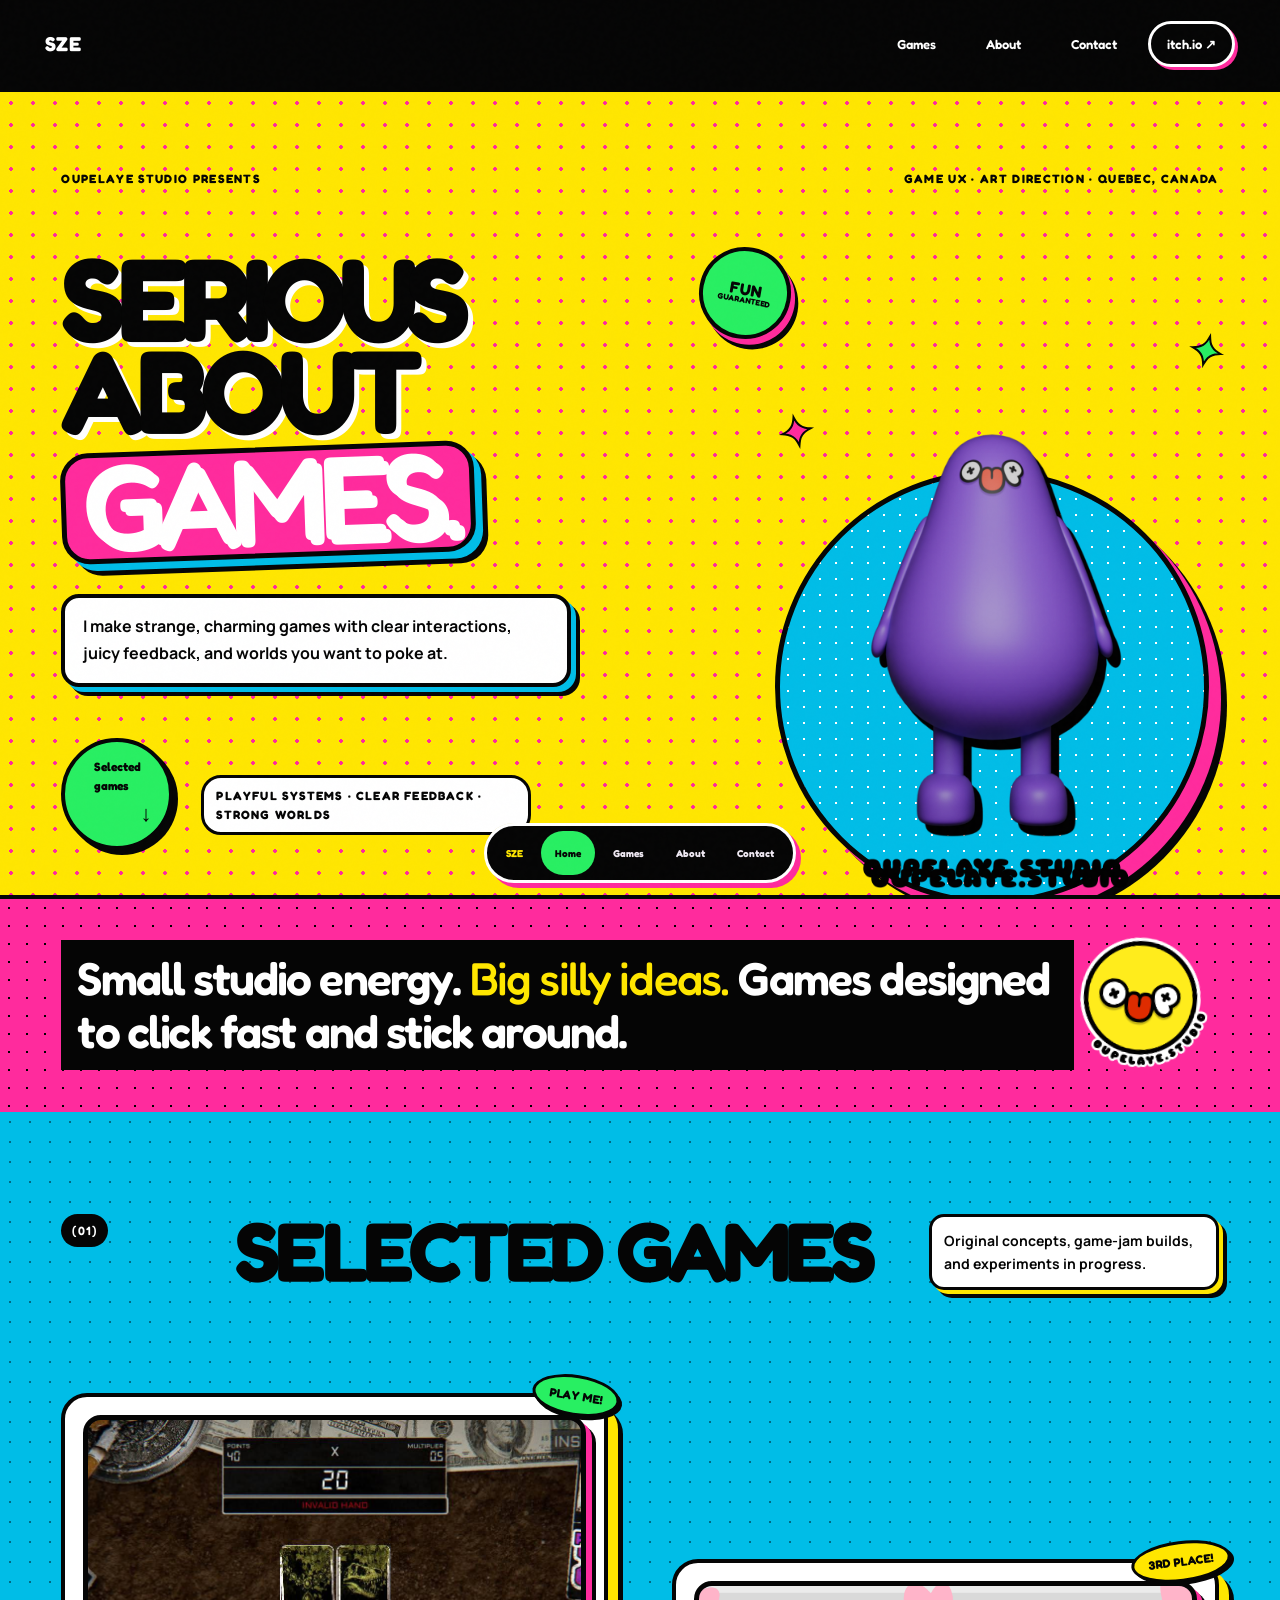
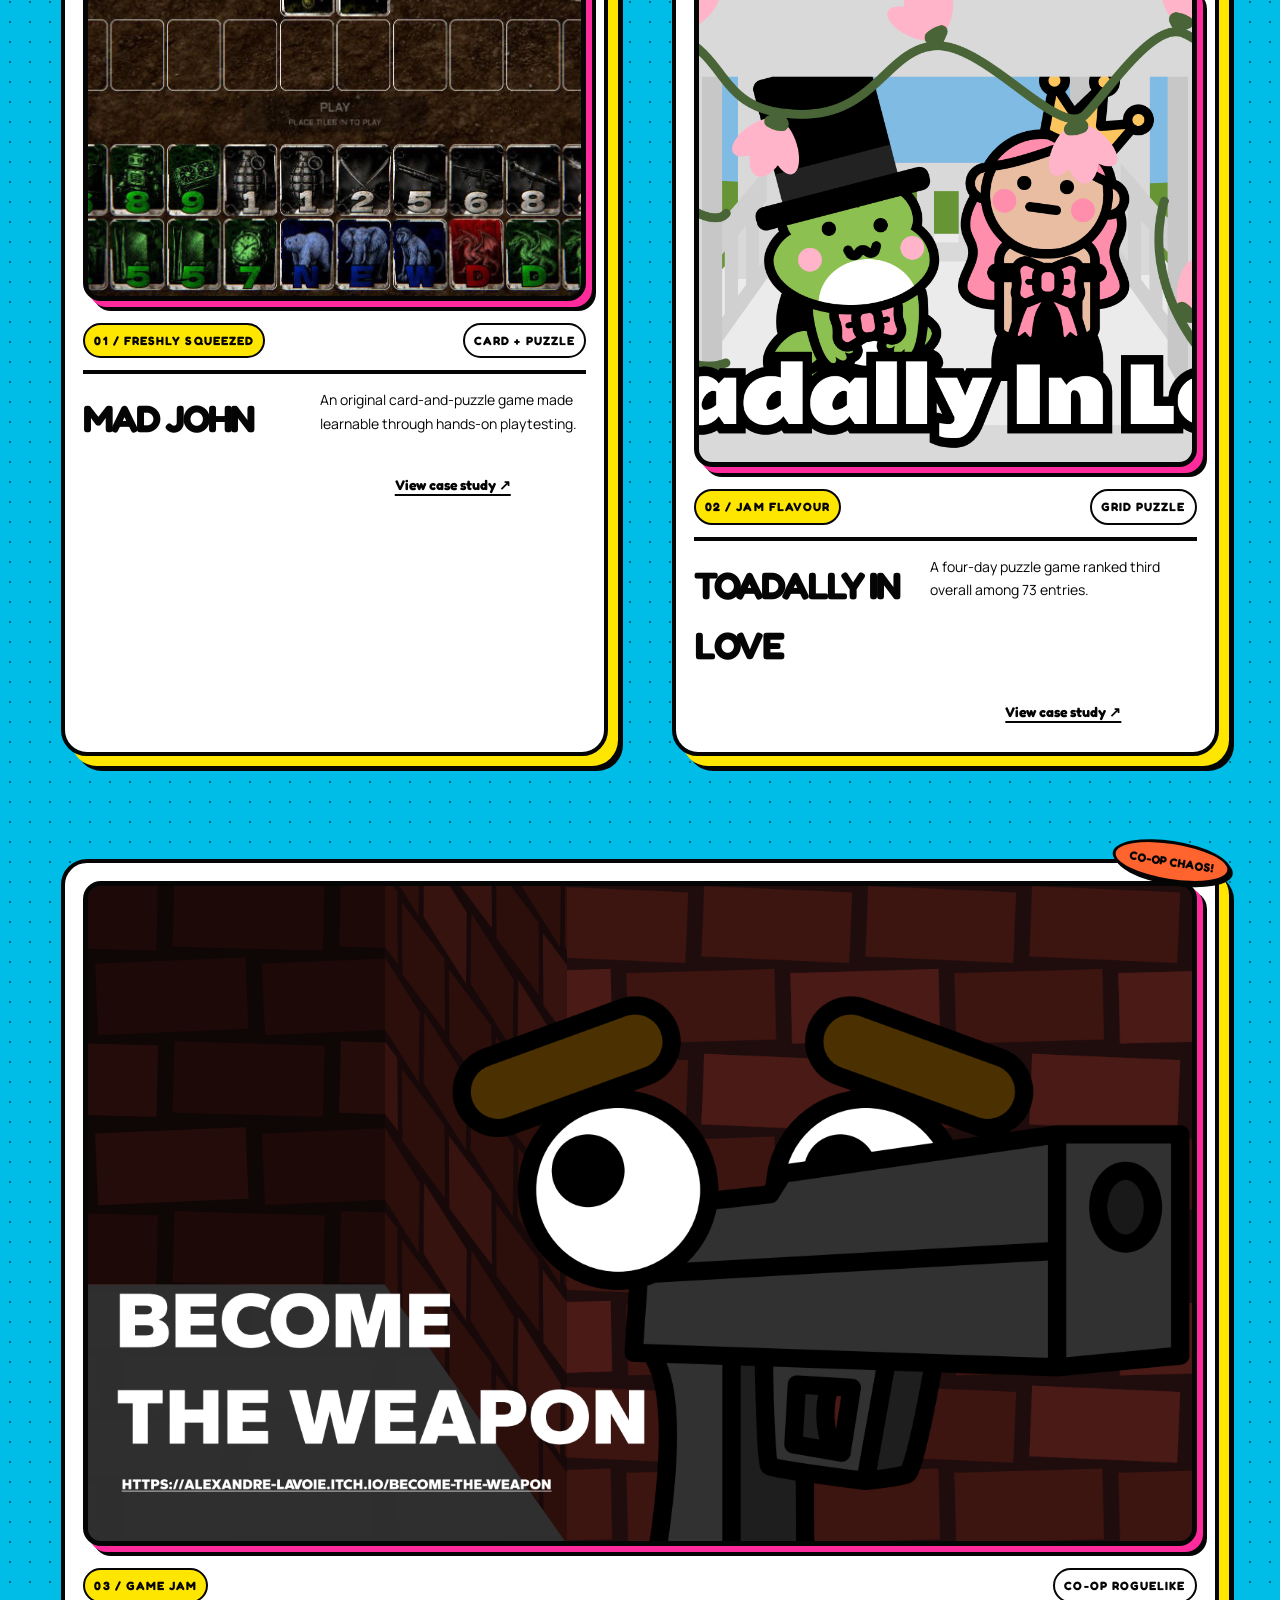
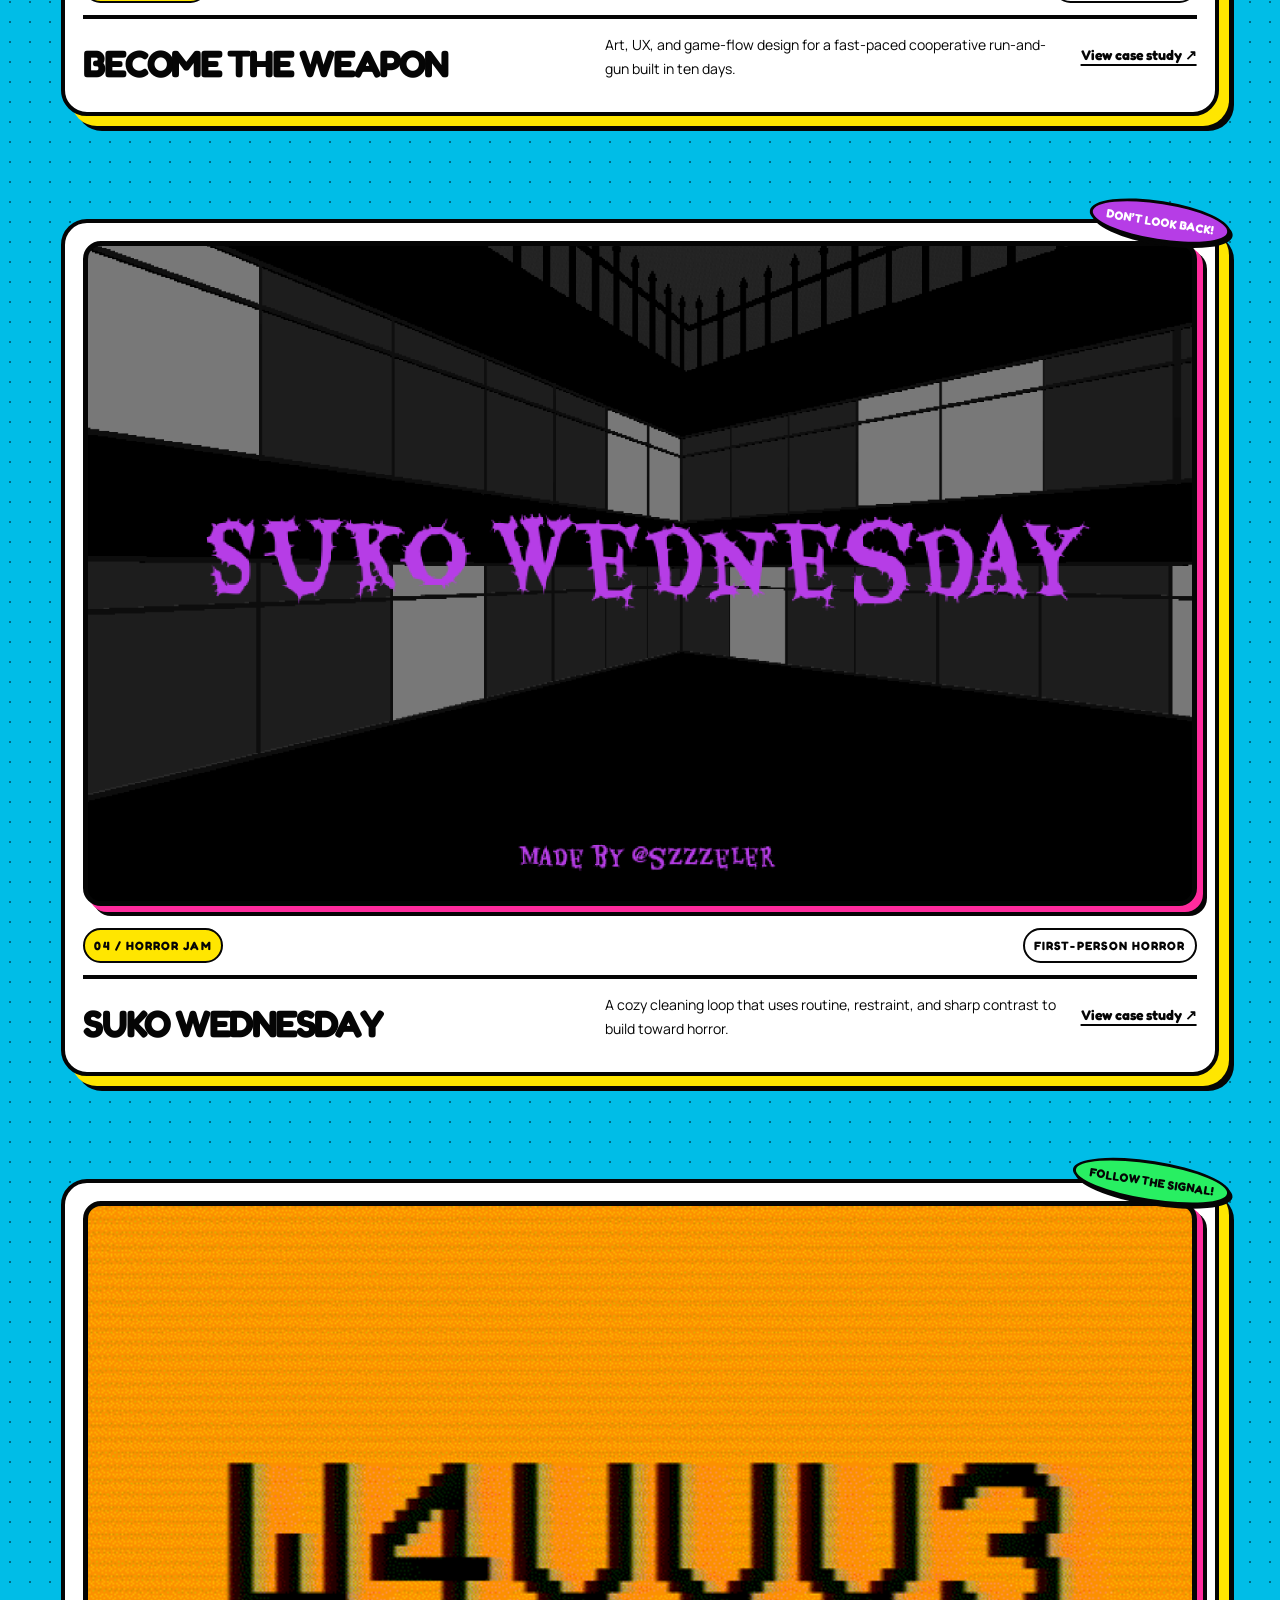
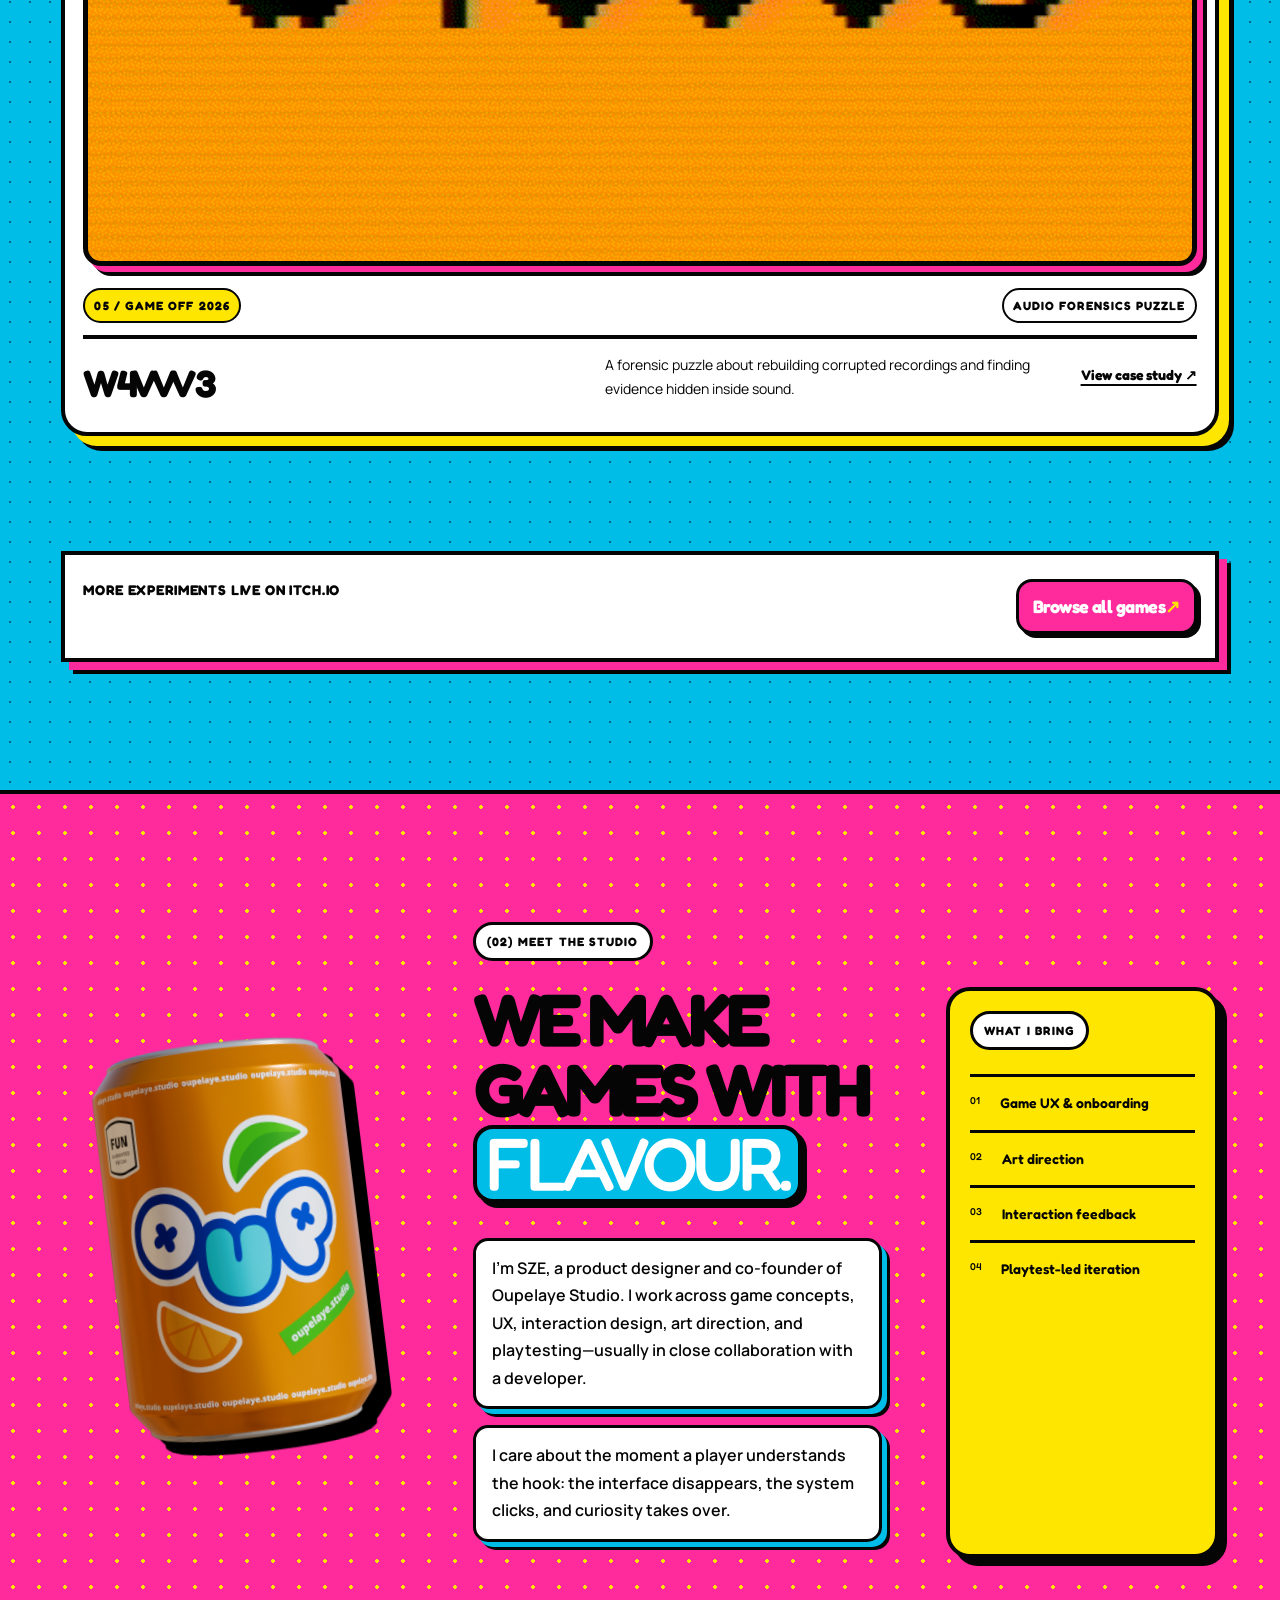
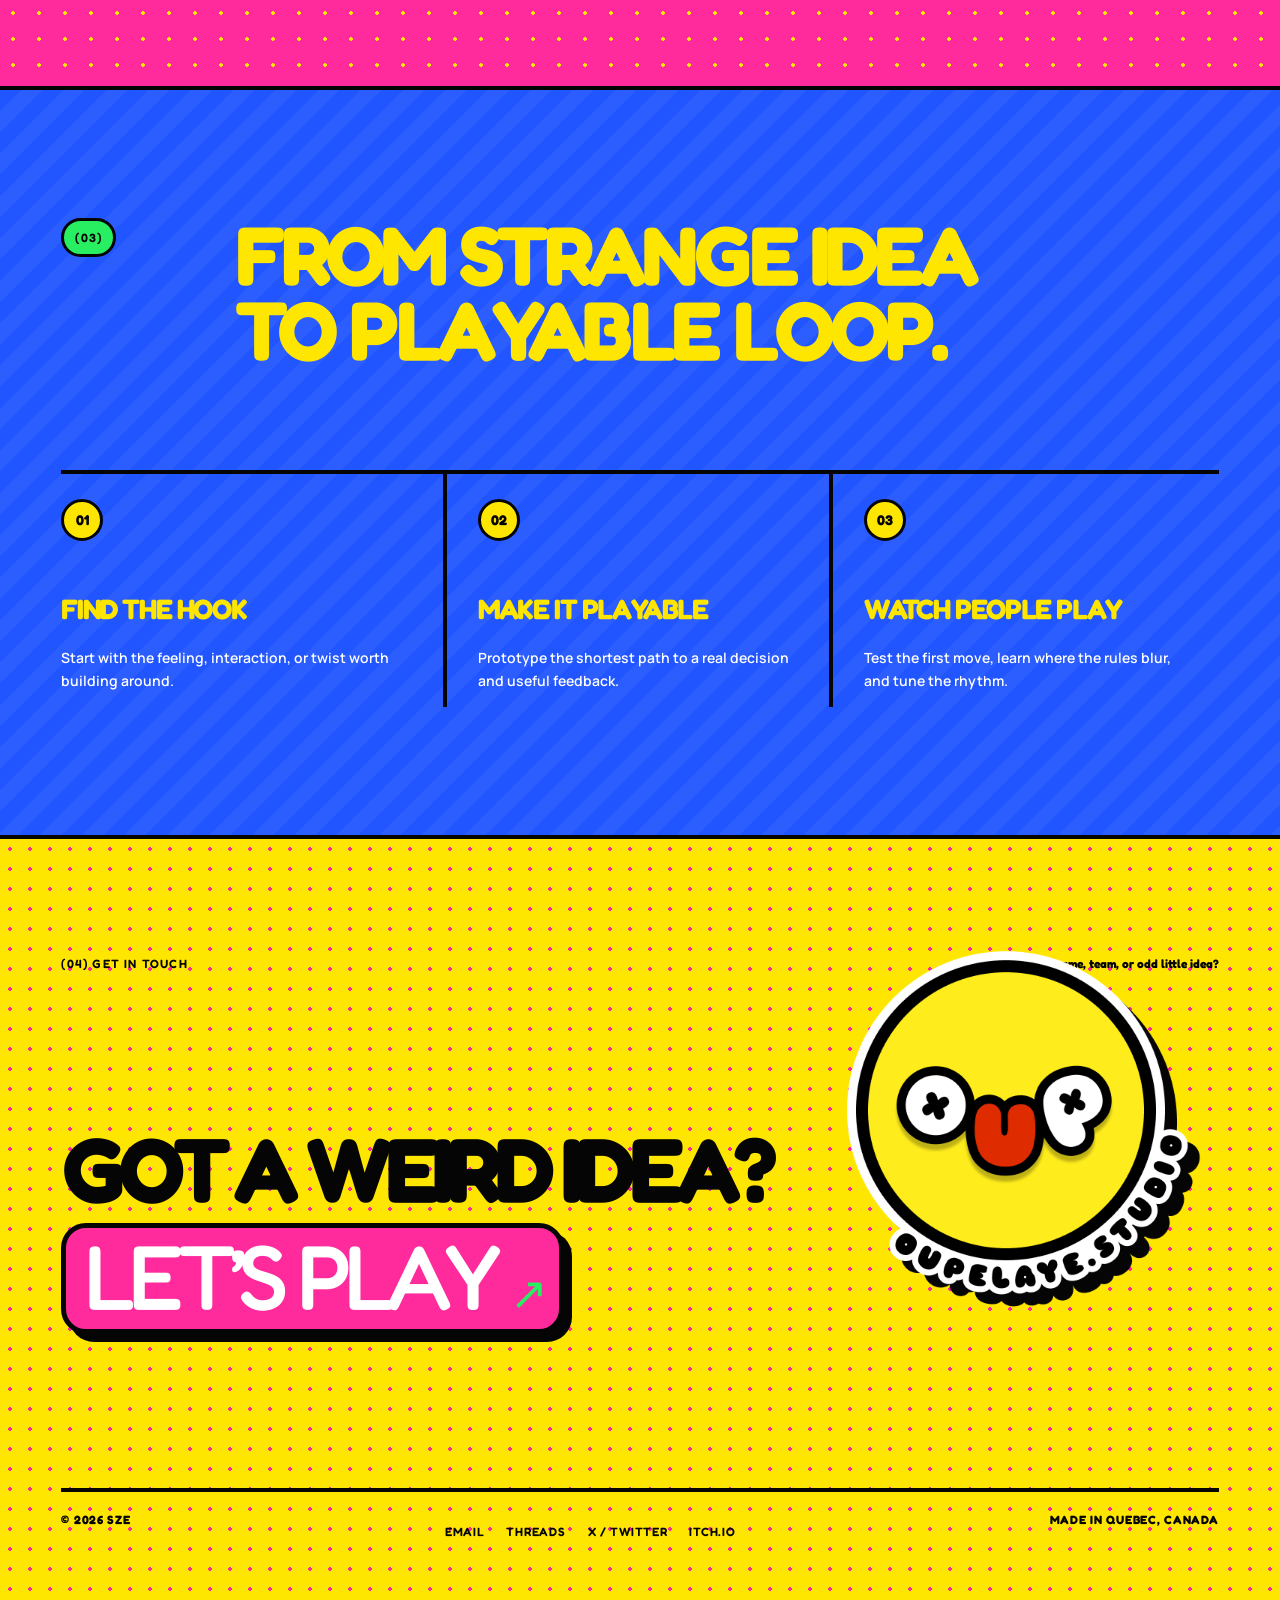
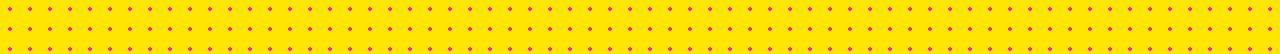
==== commit 425a0c6a: "updated social media" ====
--- a/index.html
+++ b/index.html
@@ -89,8 +89,8 @@
       <section class="contact-section ambient" id="contact">
         <div class="contact-top reveal"><span class="eyebrow">(04) Get in touch</span><p>Have a game, team, or odd little idea?</p></div>
         <img class="contact-logo reveal" src="assets/oupelaye-logo.png" alt="Oupelaye Studio" />
-        <h2 class="reveal">Got a weird idea?<br /><a href="mailto:hayliewsw@gmail.com">Let’s play <span>↗</span></a></h2>
-        <footer><span>© 2026 SZE</span><div><a href="mailto:hayliewsw@gmail.com">Email</a><a href="https://www.linkedin.com/in/hayliewsw/" target="_blank" rel="noreferrer">LinkedIn</a><a href="https://szzzeler.itch.io" target="_blank" rel="noreferrer">itch.io</a></div><span>Made in Quebec, Canada</span></footer>
+        <h2 class="reveal">Got a weird idea?<br /><a href="https://szzzeler.itch.io" target="_blank" rel="noopener noreferrer">Let’s play <span>↗</span></a></h2>
+        <footer><span>© 2026 SZE</span><div><a href="mailto:szzzeler@gmail.com">Email</a><a href="https://www.threads.com/@szzzeler" target="_blank" rel="noopener noreferrer">Threads</a><a href="https://x.com/szzzeler" target="_blank" rel="noopener noreferrer">X / Twitter</a><a href="https://szzzeler.itch.io" target="_blank" rel="noreferrer">itch.io</a></div><span>Made in Quebec, Canada</span></footer>
       </section>
     </main>
     <nav class="bottom-nav" aria-label="Page navigation"><a class="bottom-nav-wordmark" href="#top">SZE</a><a href="#top" data-nav="top">Home</a><a href="#games" data-nav="games">Games</a><a href="#about" data-nav="about">About</a><a href="#contact" data-nav="contact">Contact</a></nav>
--- a/styles.css
+++ b/styles.css
@@ -52,6 +52,7 @@
 /* High-contrast top navigation */
 .site-header{background:var(--ink);color:#fff;border-bottom-color:var(--ink)}.wordmark,.main-nav a{color:#fff}.main-nav a:hover{background:#fff;color:var(--ink);border-color:#fff}.main-nav .pill-link{background:var(--ink);color:#fff;border-color:#fff;box-shadow:3px 3px 0 var(--pink)}
 @media(max-width:760px){.main-nav{background:var(--ink);color:#fff;border-bottom-color:#fff}.main-nav a{color:#fff}.menu-toggle{background:var(--ink);border-color:#fff;box-shadow:3px 3px 0 var(--pink)}.menu-toggle span{border-top-color:#fff}}
+@media(max-width:760px){footer{flex-wrap:wrap}footer div{width:100%;flex-wrap:wrap;gap:4px 18px}}
 
 /* W4VVV3 */
 .w4vvv3-card:before{content:'FOLLOW THE SIGNAL!';background:var(--acid)}.w4vvv3-card .game-art{background:#090602}.w4vvv3-card .game-art img{object-fit:cover}.w4vvv3-case{background-color:#090602;background-image:radial-gradient(#f6a00022 1.5px,transparent 1.5px);background-size:22px 22px}.w4vvv3-case .case-hero h1{font-size:clamp(62px,10vw,142px);letter-spacing:.02em}.w4vvv3-case .case-label,.w4vvv3-case .case-details b,.w4vvv3-case .case-summary>span,.w4vvv3-case .case-section>span,.w4vvv3-case .case-outcome>span,.w4vvv3-case .showcase-copy>span{color:#f6a000}.w4vvv3-play{padding:8vw 5vw;border-bottom:1px solid #fff2;background:#120d05}.w4vvv3-play .showcase-copy{max-width:700px;margin-bottom:42px}.w4vvv3-play .showcase-copy h2{font-size:clamp(38px,5vw,70px);line-height:1;letter-spacing:-.06em;margin:18px 0}.w4vvv3-embed{width:min(100%,960px);aspect-ratio:32/19;margin:auto;border:4px solid #f6a000;box-shadow:10px 10px 0 #000;overflow:hidden;background:#000}.w4vvv3-embed iframe{display:block;width:100%;height:100%;border:0}.w4vvv3-banner img{aspect-ratio:16/4.5;object-fit:cover;background:#090602}.w4vvv3-gameplay-grid img{height:450px;object-fit:cover;background:#090602}.w4vvv3-case .case-showcase{background:#120d05}
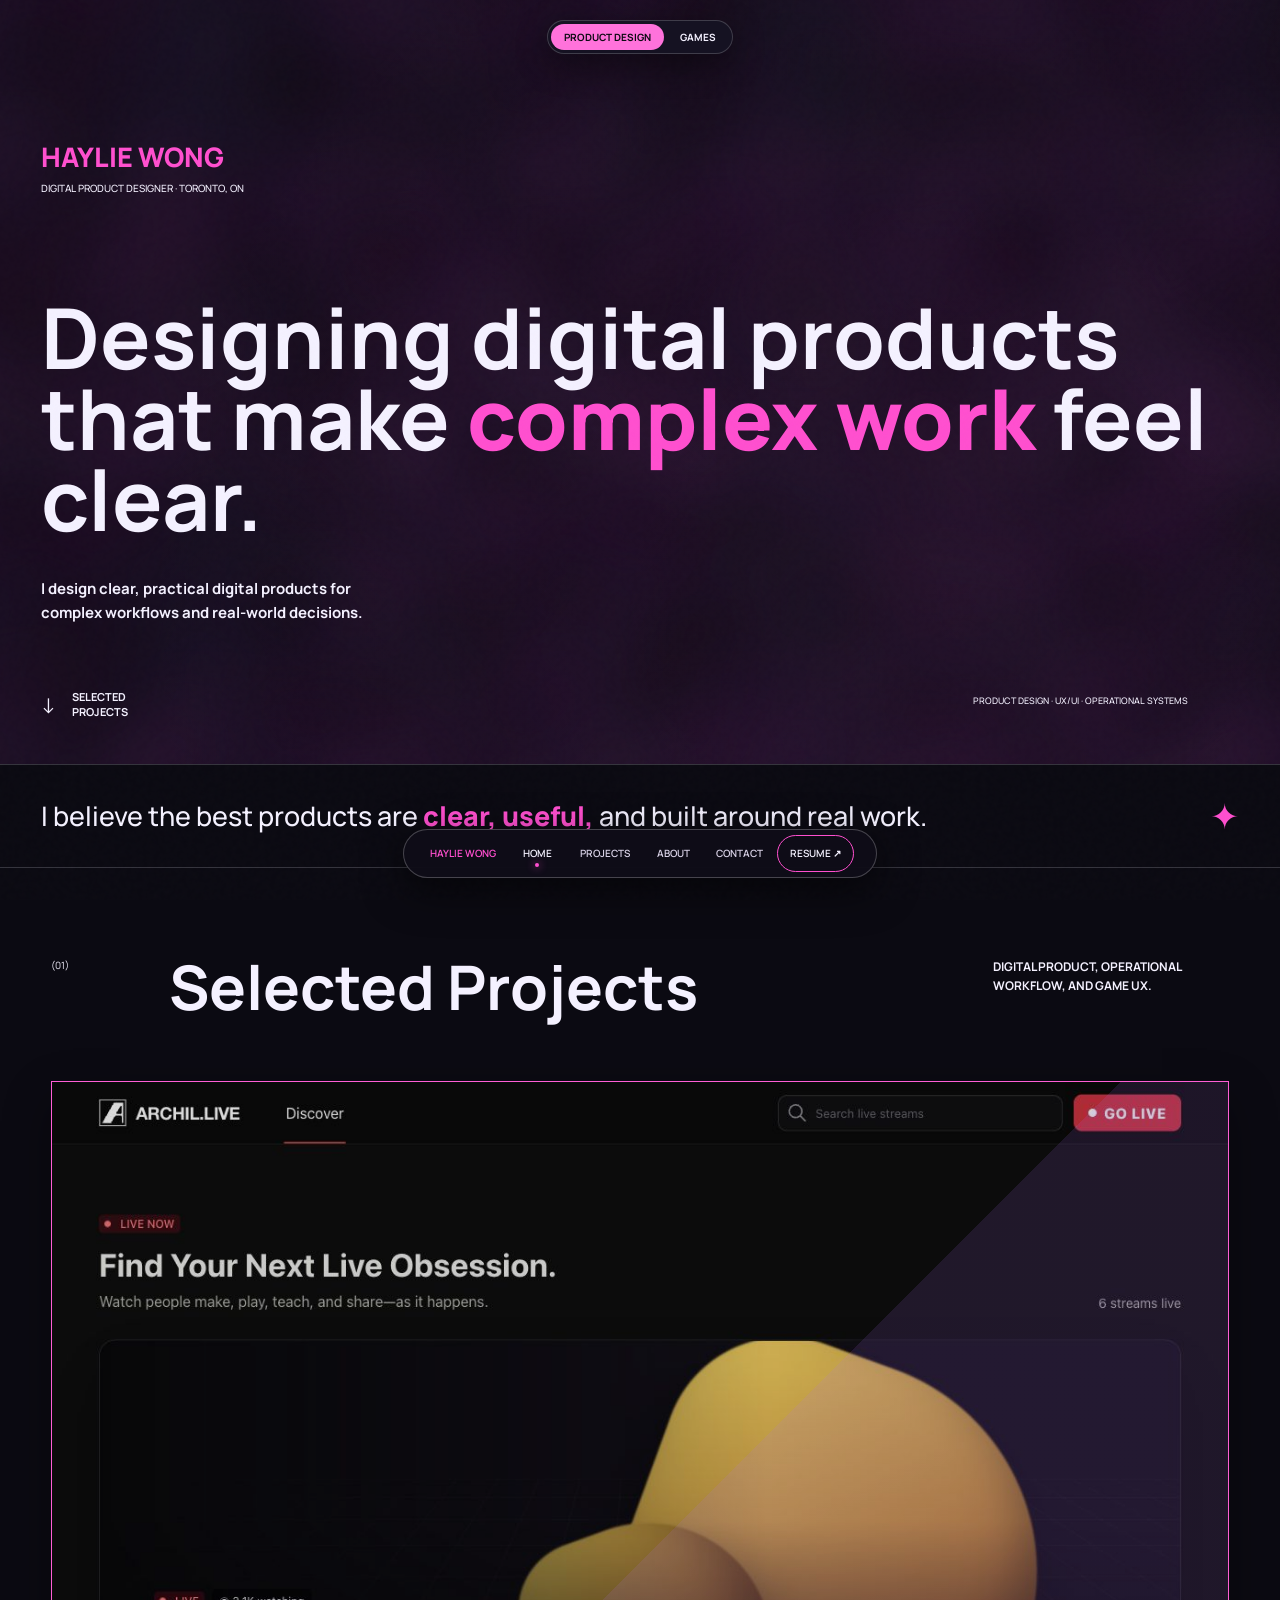
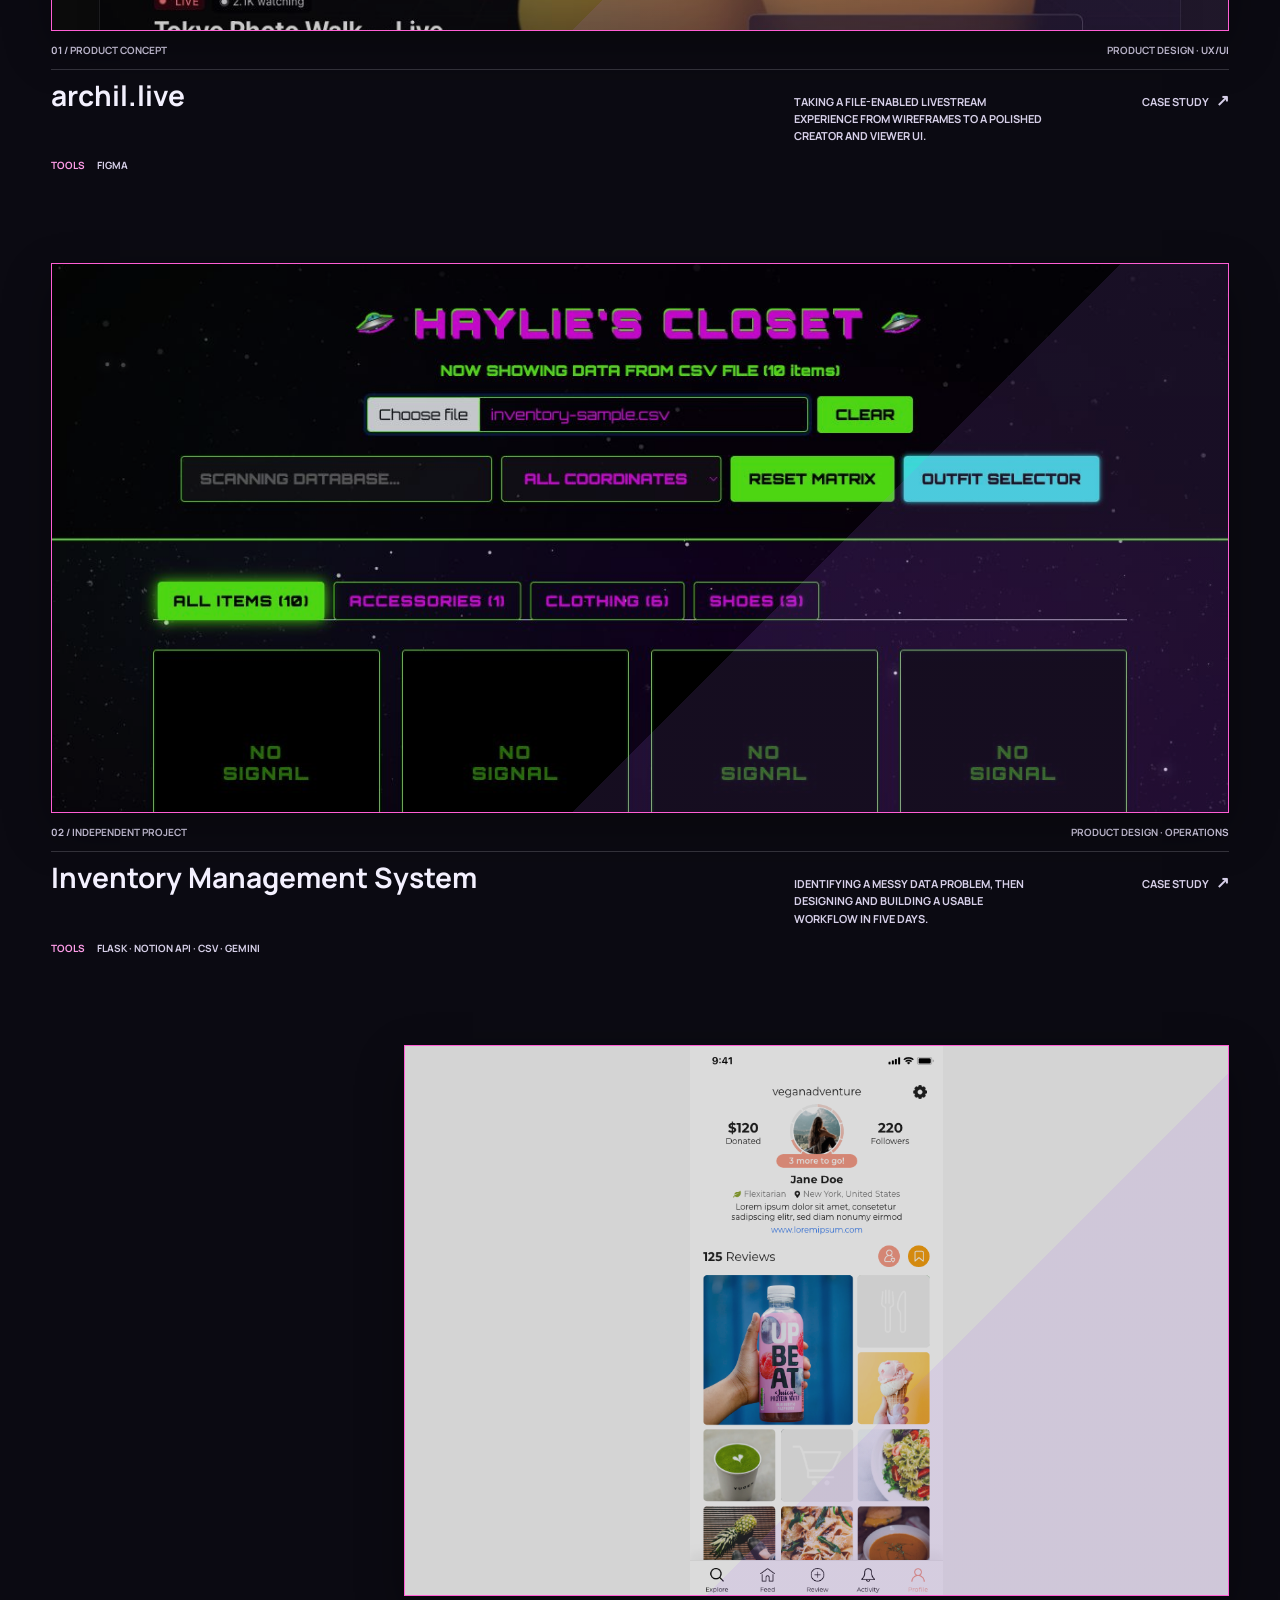
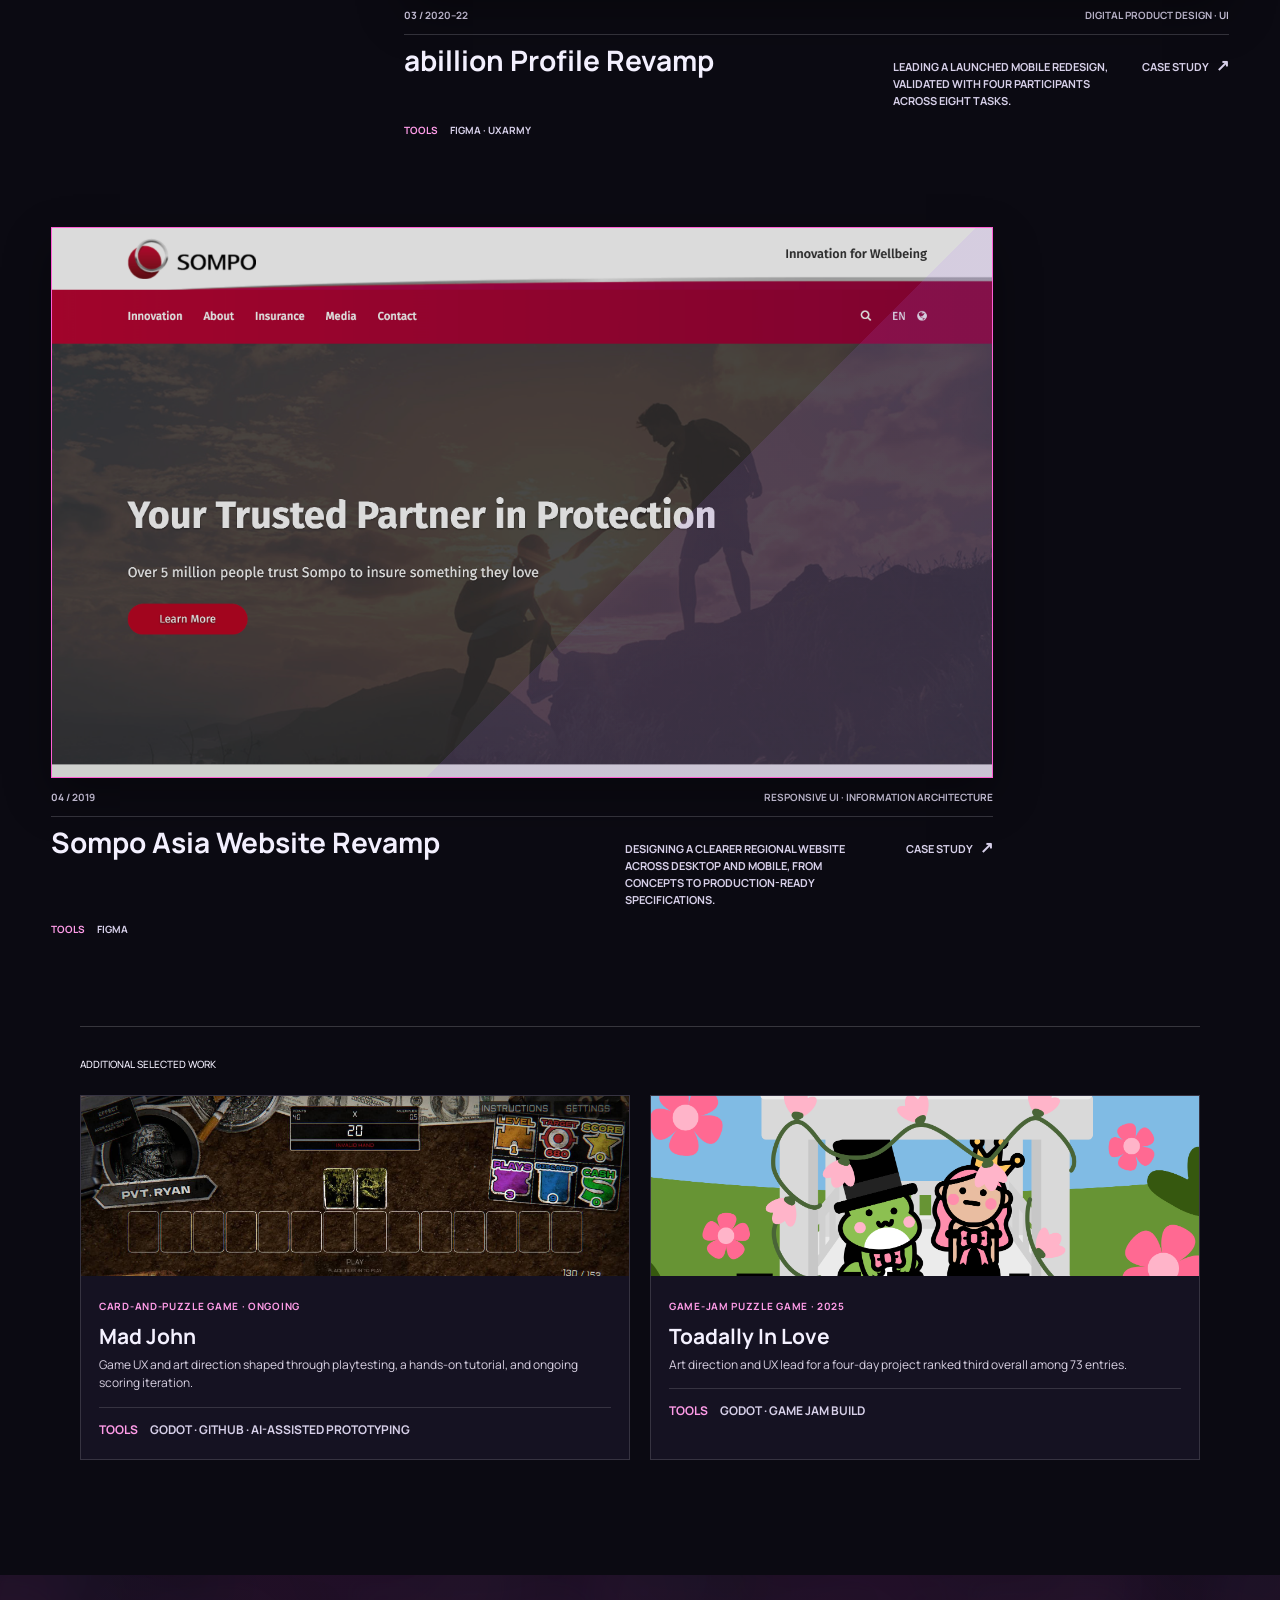
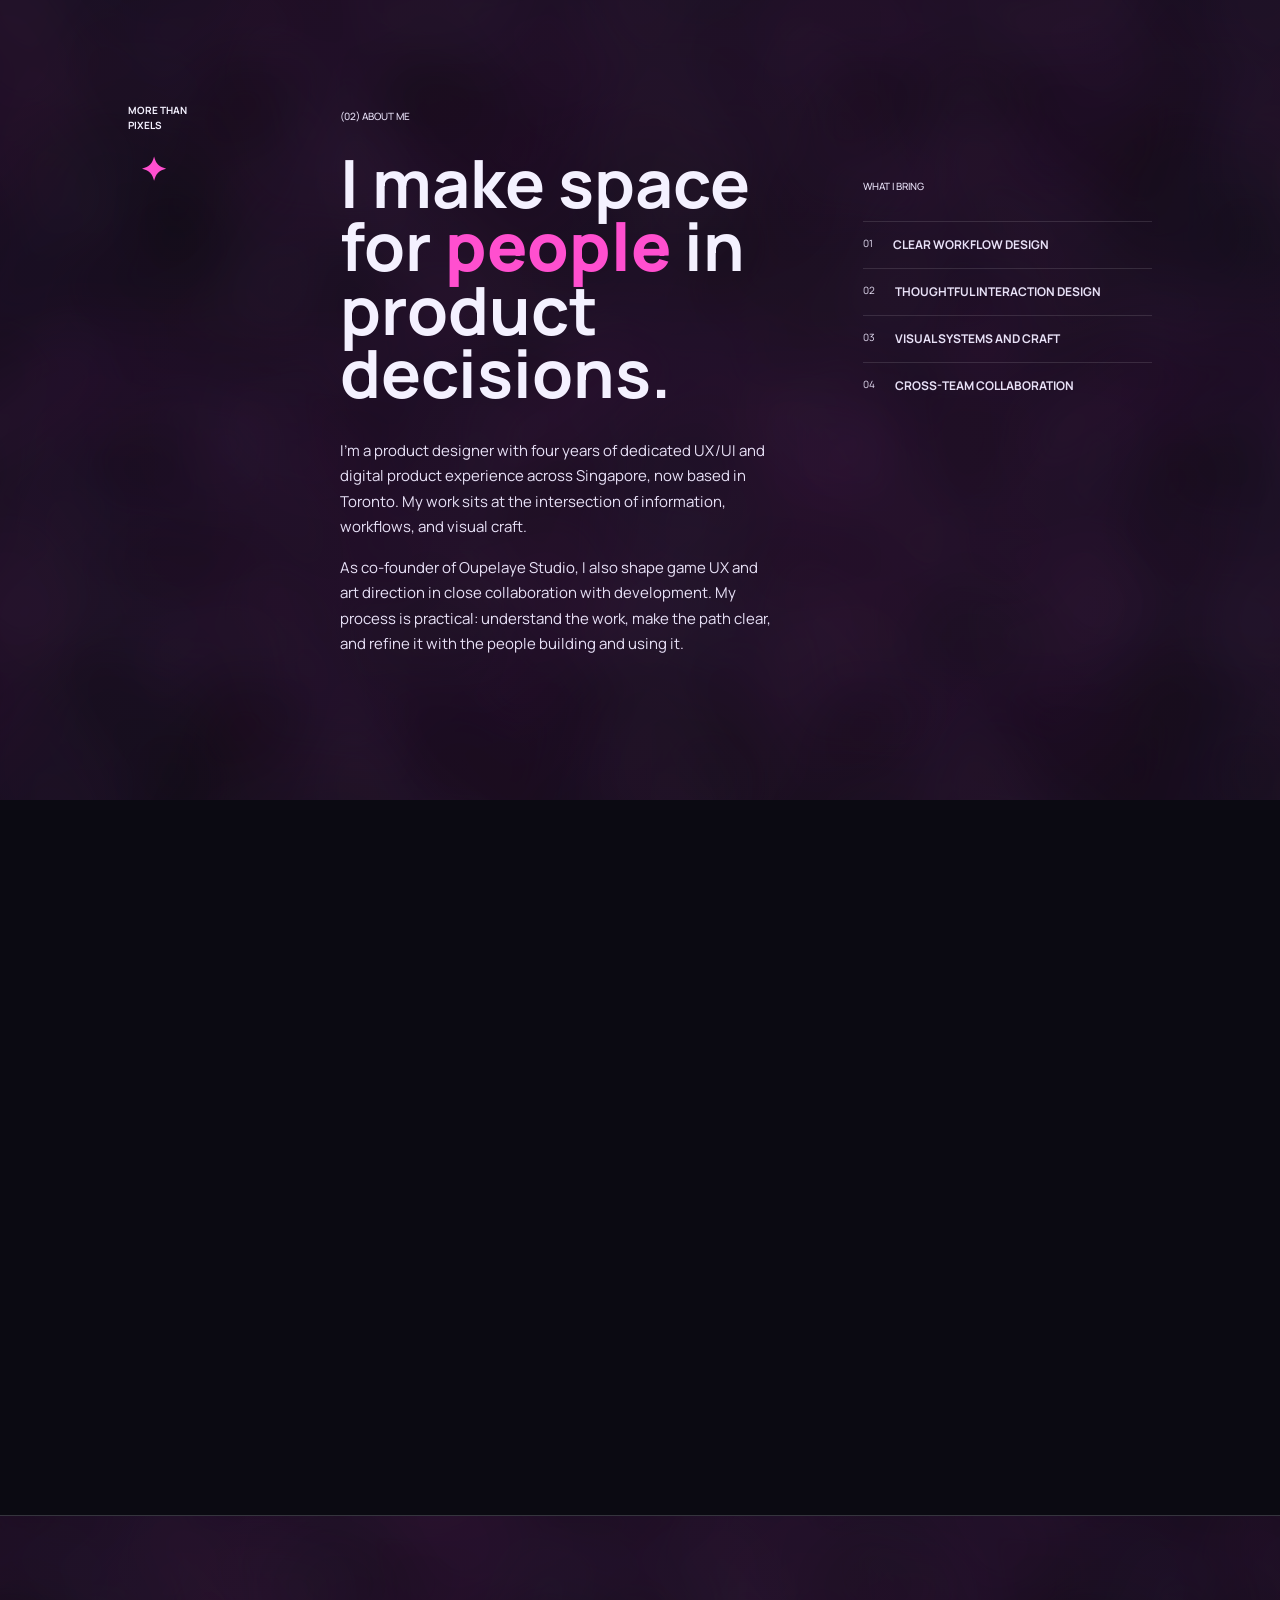
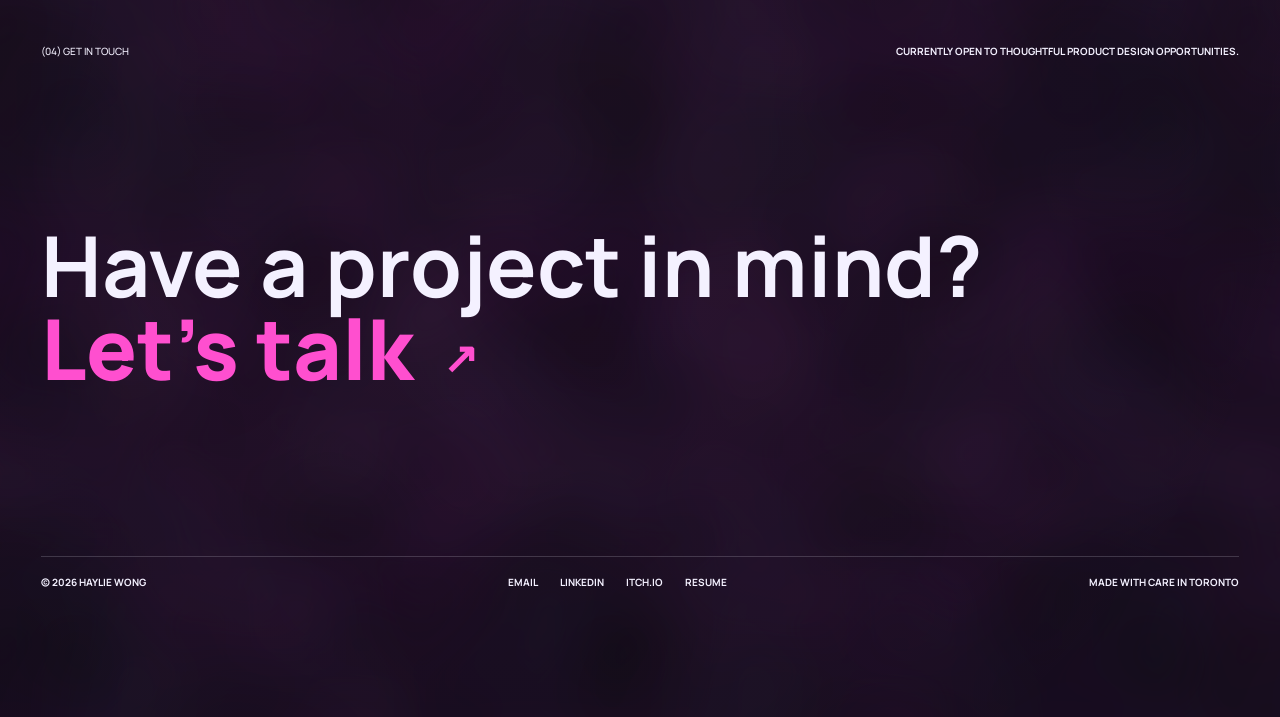
==== commit 86ab712b: "v2.0" ====
--- a/index.html
+++ b/index.html
@@ -3,97 +3,109 @@
   <head>
     <meta charset="UTF-8" />
     <meta name="viewport" content="width=device-width, initial-scale=1.0" />
-    <meta name="description" content="SZE designs playful, readable game experiences." />
-    <title>SZE — Game UX & Art Direction</title>
+    <link rel="icon" href="favicon.svg" type="image/svg+xml" />
+    <meta name="description" content="Haylie Wong is a product designer creating clear, considered digital experiences." />
+    <title>Haylie Wong — Product Designer</title>
     <link rel="preconnect" href="https://fonts.googleapis.com" />
     <link rel="preconnect" href="https://fonts.gstatic.com" crossorigin />
-    <link href="https://fonts.googleapis.com/css2?family=Fredoka:wght@500;600;700&family=Manrope:wght@400;500;600;700;800&display=swap" rel="stylesheet" />
-    <link rel="stylesheet" href="styles.css" />
+    <link href="https://fonts.googleapis.com/css2?family=Manrope:wght@400;500;600;700;800&display=swap" rel="stylesheet" />
+    <link rel="stylesheet" href="styles.css?v=portfolio-20260813-tools" />
   </head>
   <body>
-    <a class="skip-link" href="#main-content">Skip to content</a>
     <div class="grain" aria-hidden="true"></div>
     <header class="site-header">
-      <a class="wordmark" href="#top"><span>SZE</span></a>
+      <a class="wordmark" href="#top" aria-label="Haylie Wong home">HAYLIE <span>WONG</span></a>
       <button class="menu-toggle" aria-label="Open menu" aria-expanded="false"><span></span><span></span></button>
       <nav class="main-nav" aria-label="Primary navigation">
-        <a href="#games">Games</a><a href="#about">About</a><a href="#contact">Contact</a>
-        <a class="pill-link" href="https://szzzeler.itch.io" target="_blank" rel="noopener noreferrer">itch.io ↗</a>
+        <a href="#work">Work</a><a href="#about">About</a><a href="#contact">Contact</a>
+        <a class="resume-link" href="resume.html">Resume <span>↗</span></a>
       </nav>
     </header>
 
-    <main id="main-content">
-      <section class="hero ambient" id="top">
-        <div class="hero-intro reveal"><span>OUPELAYE STUDIO PRESENTS</span><span>GAME UX · ART DIRECTION · QUEBEC, CANADA</span></div>
+    <main>
+      <section class="hero ambient-background" id="top">
+        <div class="hero-intro reveal"><div class="hero-name">HAYLIE WONG</div><div class="eyebrow">Digital Product Designer · Toronto, ON</div></div>
         <div class="hero-copy reveal">
-          <div class="fun-badge">FUN<br /><small>GUARANTEED</small></div>
-          <h1>Serious about<br /><em>games.</em></h1>
-          <p>I make strange, charming games with clear interactions, juicy feedback, and worlds you want to poke at.</p>
+          <h1>Designing digital products that make <em>complex work</em> feel clear.</h1>
+          <p>I design clear, practical digital products for complex workflows and real-world decisions.</p>
         </div>
-        <div class="hero-character reveal" aria-hidden="true"><span class="character-spark spark-one">✦</span><span class="character-spark spark-two">✦</span><img src="assets/oupelaye-mascot.png" alt="" /></div>
         <div class="hero-footer reveal">
-          <a class="circle-link" href="#games"><span>Selected<br />games</span><b>↓</b></a>
-          <p>PLAYFUL SYSTEMS · CLEAR FEEDBACK · STRONG WORLDS</p>
+          <a class="circle-link" href="#work"><span>Selected<br />Projects</span><b>↓</b></a>
+          <p>Product design · UX/UI · Operational systems</p>
         </div>
-        <div class="hero-orbit" aria-hidden="true"><span></span><i>PRESS START</i></div>
+        <div class="hero-orbit" aria-hidden="true"><span></span><i>01</i></div>
       </section>
 
-      <section class="manifesto reveal">
-        <p>Small studio energy. <strong>Big silly ideas.</strong> Games designed to click fast and stick around.</p>
-        <img src="assets/oupelaye-logo.png" alt="Oupelaye Studio" />
+      <section class="intro-strip reveal" aria-label="Design philosophy">
+        <p>I believe the best products are <strong>clear, useful,</strong> and built around real work.</p>
+        <span class="spark">✦</span>
       </section>
 
-      <section class="games-section" id="games">
-        <div class="section-heading reveal"><span>(01)</span><h2>Selected games</h2><p>Original concepts, game-jam builds, and experiments in progress.</p></div>
-        <div class="games-grid">
-          <article class="game-card reveal">
-            <a class="game-art" href="mad-john.html" aria-label="Read the Mad John case study"><img src="assets/mad-john-gameplay.jpg" alt="Mad John card and puzzle gameplay" /></a>
-            <div class="game-meta"><span>01 / FRESHLY SQUEEZED</span><span>CARD + PUZZLE</span></div>
-            <div class="game-title"><h3>Mad John</h3><p>An original card-and-puzzle game made learnable through hands-on playtesting.</p><a href="mad-john.html">View case study ↗</a></div>
+      <section class="work-section" id="work">
+        <div class="section-heading reveal"><span>(01)</span><h2>Selected Projects</h2><p>Digital product, operational workflow, and game UX.</p></div>
+        <div class="projects">
+          <article class="project project-archil reveal">
+            <a class="project-art project-art-photo" href="case-study-6.html" aria-label="View archil.live product design case study"><img src="assets/case-studies/archil-live-ui-discovery.png" alt="archil.live finished discovery interface" /></a>
+            <div class="project-meta"><span>01 / Product concept</span><span>Product design · UX/UI</span></div>
+            <div class="project-title"><h3>archil.live</h3><p>Taking a file-enabled livestream experience from wireframes to a polished creator and viewer UI.</p><a href="case-study-6.html">Case study <b>↗</b></a></div>
+            <p class="project-tools"><b>Tools</b><span>Figma</span></p>
           </article>
-          <article class="game-card reveal">
-            <a class="game-art" href="toadally-in-love.html" aria-label="Read the Toadally In Love case study"><img src="assets/toadally-title.png" alt="Toadally In Love title screen" /></a>
-            <div class="game-meta"><span>02 / JAM FLAVOUR</span><span>GRID PUZZLE</span></div>
-            <div class="game-title"><h3>Toadally In Love</h3><p>A four-day puzzle game ranked third overall among 73 entries.</p><a href="toadally-in-love.html">View case study ↗</a></div>
+
+          <article class="project project-aurora reveal">
+            <a class="project-art aurora-art project-art-photo" href="case-study-1.html" aria-label="View inventory management system case study"><img src="assets/case-studies/inventory-overview.png" alt="Inventory management system overview" /></a>
+            <div class="project-meta"><span>02 / Independent project</span><span>Product design · Operations</span></div>
+            <div class="project-title"><h3>Inventory Management System</h3><p>Identifying a messy data problem, then designing and building a usable workflow in five days.</p><a href="case-study-1.html">Case study <b>↗</b></a></div>
+            <p class="project-tools"><b>Tools</b><span>Flask · Notion API · CSV · Gemini</span></p>
           </article>
-          <article class="game-card weapon-card reveal">
-            <a class="game-art" href="become-the-weapon.html" aria-label="Read the Become the Weapon case study"><img src="assets/become-weapon-cover.png" alt="Become the Weapon title artwork featuring a cartoon gun character" /></a>
-            <div class="game-meta"><span>03 / GAME JAM</span><span>CO-OP ROGUELIKE</span></div>
-            <div class="game-title"><h3>Become the Weapon</h3><p>Art, UX, and game-flow design for a fast-paced cooperative run-and-gun built in ten days.</p><a href="become-the-weapon.html">View case study ↗</a></div>
+
+          <article class="project project-signal reveal">
+            <a class="project-art signal-art project-art-photo" href="case-study-2.html" aria-label="View abillion product design case study"><img src="assets/case-studies/abillion-profile-after.png" alt="abillion redesigned profile screen" /></a>
+            <div class="project-meta"><span>03 / 2020–22</span><span>Digital product design · UI</span></div>
+            <div class="project-title"><h3>abillion Profile Revamp</h3><p>Leading a launched mobile redesign, validated with four participants across eight tasks.</p><a href="case-study-2.html">Case study <b>↗</b></a></div>
+            <p class="project-tools"><b>Tools</b><span>Figma · UXArmy</span></p>
           </article>
-          <article class="game-card weapon-card suko-card reveal">
-            <a class="game-art" href="suko-wednesday.html" aria-label="Read the Suko Wednesday case study"><img src="assets/suko-wednesday-cover.png" alt="Suko Wednesday title screen in a stark black-and-white school hallway" /></a>
-            <div class="game-meta"><span>04 / HORROR JAM</span><span>FIRST-PERSON HORROR</span></div>
-            <div class="game-title"><h3>Suko Wednesday</h3><p>A cozy cleaning loop that uses routine, restraint, and sharp contrast to build toward horror.</p><a href="suko-wednesday.html">View case study ↗</a></div>
-          </article>
-          <article class="game-card weapon-card w4vvv3-card reveal">
-            <a class="game-art" href="w4vvv3.html" aria-label="Read the W4VVV3 case study"><img src="assets/w4vvv3-cover.gif" alt="W4VVV3 animated waveform title artwork" /></a>
-            <div class="game-meta"><span>05 / GAME OFF 2026</span><span>AUDIO FORENSICS PUZZLE</span></div>
-            <div class="game-title"><h3>W4VVV3</h3><p>A forensic puzzle about rebuilding corrupted recordings and finding evidence hidden inside sound.</p><a href="w4vvv3.html">View case study ↗</a></div>
+
+          <article class="project project-luma reveal">
+            <a class="project-art luma-art project-art-photo" href="case-study-4.html" aria-label="View Sompo Asia website revamp case study"><img src="assets/case-studies/sompo-home-desktop.png" alt="Sompo Asia responsive website design" /></a>
+            <div class="project-meta"><span>04 / 2019</span><span>Responsive UI · Information architecture</span></div>
+            <div class="project-title"><h3>Sompo Asia Website Revamp</h3><p>Designing a clearer regional website across desktop and mobile, from concepts to production-ready specifications.</p><a href="case-study-4.html">Case study <b>↗</b></a></div>
+            <p class="project-tools"><b>Tools</b><span>Figma</span></p>
           </article>
         </div>
-        <div class="more-games reveal"><span>More experiments live on itch.io</span><a href="https://szzzeler.itch.io" target="_blank" rel="noopener noreferrer">Browse all games <b>↗</b></a></div>
+        <div class="supporting-projects">
+          <span class="eyebrow">Additional selected work</span>
+          <div class="supporting-project-grid">
+            <a class="supporting-project-link" href="mad-john.html" aria-label="View Mad John case study"><article><img src="assets/case-studies/mad-john-gameplay.jpg" alt="Mad John gameplay screen" /><div><span>Card-and-puzzle game · Ongoing</span><h3>Mad John</h3><p>Game UX and art direction shaped through playtesting, a hands-on tutorial, and ongoing scoring iteration.</p><p class="project-tools"><b>Tools</b><span>Godot · GitHub · AI-assisted prototyping</span></p></div></article></a>
+            <a class="supporting-project-link" href="toadally-in-love.html" aria-label="View Toadally In Love case study"><article><img src="assets/case-studies/toadally-title.png" alt="Toadally In Love title screen" /><div><span>Game-jam puzzle game · 2025</span><h3>Toadally In Love</h3><p>Art direction and UX lead for a four-day project ranked third overall among 73 entries.</p><p class="project-tools"><b>Tools</b><span>Godot · Game jam build</span></p></div></article></a>
+          </div>
+        </div>
       </section>
 
-      <section class="about-section ambient" id="about">
-        <div class="about-stamp reveal"><img src="assets/oupelaye-can.png" alt="Oupelaye Studio orange soda can" /></div>
-        <div class="about-copy reveal"><span class="eyebrow">(02) Meet the studio</span><h2>We make games with <em>flavour.</em></h2><p>I’m SZE, a product designer and co-founder of Oupelaye Studio. I work across game concepts, UX, interaction design, art direction, and playtesting—usually in close collaboration with a developer.</p><p>I care about the moment a player understands the hook: the interface disappears, the system clicks, and curiosity takes over.</p></div>
-        <div class="skills reveal"><span class="eyebrow">What I bring</span><ul><li><b>01</b>Game UX & onboarding</li><li><b>02</b>Art direction</li><li><b>03</b>Interaction feedback</li><li><b>04</b>Playtest-led iteration</li></ul></div>
+      <section class="about-section ambient-background" id="about">
+        <div class="about-stamp reveal">MORE THAN<br />PIXELS<br /><span>✦</span></div>
+        <div class="about-copy reveal"><span class="eyebrow">(02) About me</span><h2>I make space for <em>people</em> in product decisions.</h2><p>I’m a product designer with four years of dedicated UX/UI and digital product experience across Singapore, now based in Toronto. My work sits at the intersection of information, workflows, and visual craft.</p><p>As co-founder of Oupelaye Studio, I also shape game UX and art direction in close collaboration with development. My process is practical: understand the work, make the path clear, and refine it with the people building and using it.</p></div>
+        <div class="principles reveal"><span class="eyebrow">What I bring</span><ul><li><b>01</b><span>Clear workflow design</span></li><li><b>02</b><span>Thoughtful interaction design</span></li><li><b>03</b><span>Visual systems and craft</span></li><li><b>04</b><span>Cross-team collaboration</span></li></ul></div>
       </section>
 
       <section class="process-section">
-        <div class="section-heading light reveal"><span>(03)</span><h2>From strange idea<br />to playable loop.</h2></div>
-        <div class="process-grid reveal"><div><span>01</span><h3>Find the hook</h3><p>Start with the feeling, interaction, or twist worth building around.</p></div><div><span>02</span><h3>Make it playable</h3><p>Prototype the shortest path to a real decision and useful feedback.</p></div><div><span>03</span><h3>Watch people play</h3><p>Test the first move, learn where the rules blur, and tune the rhythm.</p></div></div>
+        <div class="section-heading light reveal"><span>(03)</span><h2>Designed to move<br />things forward.</h2></div>
+        <div class="process-grid reveal"><div><span>01</span><h3>Find the signal</h3><p>I dig into the real customer need, the business context, and what the team can meaningfully change.</p></div><div><span>02</span><h3>Make it tangible</h3><p>Flows, rough prototypes, and visual explorations turn ambiguity into useful conversations.</p></div><div><span>03</span><h3>Refine together</h3><p>I work closely with product and engineering to ship a polished experience and learn from it.</p></div></div>
       </section>
 
-      <section class="contact-section ambient" id="contact">
-        <div class="contact-top reveal"><span class="eyebrow">(04) Get in touch</span><p>Have a game, team, or odd little idea?</p></div>
-        <img class="contact-logo reveal" src="assets/oupelaye-logo.png" alt="Oupelaye Studio" />
-        <h2 class="reveal">Got a weird idea?<br /><a href="https://szzzeler.itch.io" target="_blank" rel="noopener noreferrer">Let’s play <span>↗</span></a></h2>
-        <footer><span>© 2026 SZE</span><div><a href="mailto:szzzeler@gmail.com">Email</a><a href="https://www.threads.com/@szzzeler" target="_blank" rel="noopener noreferrer">Threads</a><a href="https://x.com/szzzeler" target="_blank" rel="noopener noreferrer">X / Twitter</a><a href="https://szzzeler.itch.io" target="_blank" rel="noreferrer">itch.io</a></div><span>Made in Quebec, Canada</span></footer>
+      <section class="contact-section ambient-background" id="contact">
+        <div class="contact-top reveal"><span class="eyebrow">(04) Get in touch</span><p>Currently open to thoughtful product design opportunities.</p></div>
+        <h2 class="reveal">Have a project in mind?<br /><a href="mailto:hayliewsw@gmail.com">Let’s talk <span>↗</span></a></h2>
+        <footer class="footer reveal"><span>© 2026 Haylie Wong</span><div><a href="mailto:hayliewsw@gmail.com">Email</a><a href="https://www.linkedin.com/in/hayliewsw/" target="_blank" rel="noreferrer">LinkedIn</a><a href="https://szzzeler.itch.io" target="_blank" rel="noopener noreferrer">itch.io</a><a href="resume.html">Resume</a></div><span>Made with care in Toronto</span></footer>
       </section>
     </main>
-    <nav class="bottom-nav" aria-label="Page navigation"><a class="bottom-nav-wordmark" href="#top">SZE</a><a href="#top" data-nav="top">Home</a><a href="#games" data-nav="games">Games</a><a href="#about" data-nav="about">About</a><a href="#contact" data-nav="contact">Contact</a></nav>
-    <script src="script.js?v=20260810-ux"></script>
+    <nav class="bottom-nav" aria-label="Page navigation">
+      <a class="bottom-nav-wordmark" href="#top" aria-label="Haylie Wong home">HAYLIE <span>WONG</span></a>
+      <a href="#top" data-nav-section="top">Home</a>
+      <a href="#work" data-nav-section="work">Projects</a>
+      <a href="#about" data-nav-section="about">About</a>
+      <a href="#contact" data-nav-section="contact">Contact</a>
+      <a class="bottom-nav-resume" href="resume.html">Resume ↗</a>
+    </nav>
+    <script src="script.js"></script>
   </body>
 </html>
--- a/styles.css
+++ b/styles.css
@@ -1,59 +1,279 @@
-:root{--ink:#15121f;--paper:#f6f0e6;--pink:#ec4bb3;--acid:#d8f44b;--violet:#6b47d8;--line:rgba(21,18,31,.2)}
-*{box-sizing:border-box}html{scroll-behavior:smooth}body{margin:0;background:var(--paper);color:var(--ink);font-family:Manrope,Arial,sans-serif}.grain{position:fixed;inset:0;pointer-events:none;z-index:20;opacity:.13;background-image:url("data:image/svg+xml,%3Csvg viewBox='0 0 180 180' xmlns='http://www.w3.org/2000/svg'%3E%3Cfilter id='n'%3E%3CfeTurbulence type='fractalNoise' baseFrequency='.9' numOctaves='3' stitchTiles='stitch'/%3E%3C/filter%3E%3Crect width='100%25' height='100%25' filter='url(%23n)' opacity='.2'/%3E%3C/svg%3E")}.site-header{height:82px;padding:0 4.8vw;display:flex;align-items:center;justify-content:space-between;border-bottom:1px solid var(--line);position:relative;z-index:5}.wordmark{font-size:14px;font-weight:800;letter-spacing:.08em;color:inherit;text-decoration:none}.wordmark span{font-weight:500;font-style:italic}.main-nav{display:flex;gap:32px;align-items:center}.main-nav a,footer a{color:inherit;text-decoration:none;font-size:13px;font-weight:600}.pill-link{padding:10px 16px;border:1px solid;border-radius:50px}.menu-toggle{display:none}.ambient{position:relative;overflow:hidden;background-image:radial-gradient(circle at 82% 24%,rgba(236,75,179,.16),transparent 25%),radial-gradient(circle at 12% 75%,rgba(216,244,75,.13),transparent 24%)}
-.hero{padding:11vw 4.8vw 4vw;min-height:690px}.hero-intro{display:flex;justify-content:space-between;font-size:10px;font-weight:600;letter-spacing:.11em;text-transform:uppercase}.hero-copy{max-width:1100px;margin:6vw 0 5.5vw}.hero h1{font-size:clamp(49px,8vw,116px);letter-spacing:-.08em;line-height:.9;margin:0;max-width:10ch}.hero h1 em,.about-copy h2 em,.case-page h2 em{font-weight:500;color:var(--pink)}.hero-copy p{font-size:17px;line-height:1.65;max-width:480px;margin:35px 0 0}.hero-footer{display:flex;align-items:end;justify-content:space-between}.hero-footer>p{font-size:10px;letter-spacing:.1em;margin:0 4vw 15px 0}.circle-link{width:112px;height:112px;border:1px solid;border-radius:50%;padding:18px;display:flex;flex-direction:column;justify-content:space-between;color:inherit;text-decoration:none;font-size:12px;transition:.25s}.circle-link b{font-size:22px;align-self:end}.circle-link:hover{background:var(--ink);color:var(--paper);transform:rotate(8deg)}.hero-orbit{position:absolute;width:31vw;aspect-ratio:1;border:1px solid #15121f55;border-radius:50%;right:-7vw;top:18%;z-index:-1}.hero-orbit span{position:absolute;inset:13%;border:1px solid #15121f44;border-radius:50%}.hero-orbit:before,.hero-orbit:after{content:'';position:absolute;border-radius:50%}.hero-orbit:before{width:18px;height:18px;background:var(--pink);bottom:10%;left:12%}.hero-orbit:after{width:9px;height:9px;background:var(--acid);top:8%;right:14%}.hero-orbit i{position:absolute;left:-38px;top:50%;font-size:9px;font-style:normal;letter-spacing:.12em}
-.manifesto{padding:44px 4.8vw;border-block:1px solid var(--line);display:flex;align-items:center;justify-content:space-between}.manifesto p{font-size:clamp(21px,2.7vw,39px);line-height:1.15;letter-spacing:-.04em;max-width:940px;margin:0}.manifesto strong{font-weight:500;color:var(--pink)}.manifesto>span{font-size:34px;color:var(--pink)}.games-section{padding:10vw 4.8vw}.section-heading{display:grid;grid-template-columns:15% 1fr 25%;margin-bottom:8vw;align-items:start}.section-heading>span,.eyebrow{font-size:10px;font-weight:600;letter-spacing:.1em;text-transform:uppercase}.section-heading h2{font-size:clamp(38px,5.5vw,76px);line-height:.9;letter-spacing:-.07em;margin:0}.section-heading p{font-size:13px;line-height:1.65;margin:0}.games-grid{display:grid;grid-template-columns:repeat(2,1fr);gap:5vw}.game-card:nth-child(2){margin-top:13vw}.game-art{display:block;height:min(38vw,520px);overflow:hidden;background:#21172e}.game-art img{width:100%;height:100%;display:block;object-fit:cover;transition:transform .5s ease}.game-art:hover img{transform:scale(1.025)}.game-meta{display:flex;justify-content:space-between;font-size:10px;letter-spacing:.09em;margin:15px 0}.game-title{border-top:1px solid;padding-top:14px;display:grid;grid-template-columns:1fr 1.2fr;gap:14px}.game-title h3{font-size:27px;letter-spacing:-.06em;margin:0}.game-title p{font-size:12px;line-height:1.6;margin:0}.game-title a{grid-column:2;color:inherit;font-size:12px;font-weight:700;text-decoration:none}.more-games{margin-top:9vw;padding:24px 0;border-block:1px solid var(--line);display:flex;justify-content:space-between;font-size:12px;text-transform:uppercase;letter-spacing:.06em}.more-games a{font-size:18px;text-transform:none;letter-spacing:-.03em;color:inherit;text-decoration:none}.more-games b{color:var(--pink)}
-.about-section{padding:10vw 4.8vw;background-color:#e8dedf;display:grid;grid-template-columns:18% 1.35fr 1fr;gap:5vw}.about-stamp{font-size:10px;line-height:1.5;letter-spacing:.12em}.about-stamp span{display:block;color:var(--pink);font-size:30px;margin-top:12px}.about-copy h2{font-size:clamp(39px,5.1vw,72px);line-height:.94;letter-spacing:-.075em;margin:24px 0 35px}.about-copy p{max-width:530px;font-size:14px;line-height:1.75}.skills{margin-top:65px}.skills ul{list-style:none;padding:0;margin:24px 0}.skills li{display:flex;gap:20px;padding:15px 0;border-top:1px solid var(--line);font-size:13px}.skills b{font-size:10px;font-weight:500}.process-section{background:var(--ink);color:var(--paper);padding:10vw 4.8vw}.section-heading.light{grid-template-columns:15% 1fr}.process-grid{display:grid;grid-template-columns:repeat(3,1fr);border-top:1px solid #fff4}.process-grid>div{min-height:220px;padding:25px 8% 0 0;border-right:1px solid #fff4}.process-grid>div+div{padding-left:8%}.process-grid>div:last-child{border:0}.process-grid span{font-size:10px;color:var(--acid)}.process-grid h3{font-size:22px;letter-spacing:-.05em;margin:46px 0 14px}.process-grid p{font-size:12px;line-height:1.65;color:#d8d1e2}.contact-section{padding:9vw 4.8vw 100px;background-color:var(--violet);color:#fff6e9}.contact-top{display:flex;justify-content:space-between;font-size:12px}.contact-top p{margin:0}.contact-section h2{font-size:clamp(42px,7.1vw,104px);line-height:.92;letter-spacing:-.08em;margin:12vw 0}.contact-section h2 a{color:inherit;text-decoration:none;font-weight:500;font-style:italic}.contact-section h2 span{font-size:.5em;color:var(--acid)}footer{display:flex;justify-content:space-between;border-top:1px solid #fff7;padding-top:18px;font-size:10px;text-transform:uppercase;letter-spacing:.06em}footer div{display:flex;gap:22px}footer a{font-size:10px}.bottom-nav{position:fixed;z-index:15;left:50%;bottom:17px;transform:translateX(-50%);display:flex;align-items:center;gap:4px;padding:5px;background:#15121fe8;border:1px solid #ffffff20;border-radius:50px;backdrop-filter:blur(12px);box-shadow:0 8px 30px #0005}.bottom-nav a{padding:9px 14px;border-radius:40px;color:#eee8f2;text-decoration:none;font-size:10px;font-weight:700}.bottom-nav a.active{background:var(--pink);color:#fff}.bottom-nav-wordmark{color:var(--acid)!important}.reveal{opacity:0;transform:translateY(22px);transition:opacity .7s ease,transform .7s ease}.reveal.visible{opacity:1;transform:none}
-/* Case studies */
-.case-page{background:var(--ink);color:#f8f2e9}.back-button{position:fixed;top:25px;left:4.8vw;z-index:10;padding:11px 16px;border:1px solid #fff4;border-radius:50px;background:#15121fdd;color:inherit;font:600 11px Manrope;cursor:pointer;backdrop-filter:blur(10px)}.case-hero{padding:clamp(120px,14vw,190px) 5vw 9vw;border-bottom:1px solid #fff2;display:grid;grid-template-columns:1fr .7fr;gap:30px 7vw}.case-label{grid-column:1/-1;color:var(--acid);font-size:11px;text-transform:uppercase;letter-spacing:.1em}.case-hero h1{font-size:clamp(60px,9vw,130px);line-height:.85;letter-spacing:-.085em;margin:0}.case-lede{font-size:clamp(20px,2.4vw,34px);line-height:1.2;letter-spacing:-.04em;margin:0;align-self:end}.case-details{grid-column:1/-1;display:grid;grid-template-columns:repeat(3,1fr);border-top:1px solid #fff2;padding-top:20px}.case-details span{font-size:12px;color:#d8d1e2}.case-details b{display:block;color:#ff83d5;font-size:9px;letter-spacing:.08em;text-transform:uppercase;margin-bottom:7px}.case-live-link{grid-column:1/-1;color:var(--acid);font-size:12px;font-weight:700;text-decoration:none}.case-summary,.case-section,.case-showcase,.case-evidence,.case-outcome{padding:clamp(70px,9vw,125px) 5vw}.case-summary,.case-section.two-column,.case-outcome{display:grid;grid-template-columns:.35fr 1.4fr;gap:7vw;border-bottom:1px solid #fff2}.case-summary>span,.case-section>span,.case-outcome>span,.showcase-copy>span,.evidence-heading>span{color:var(--acid);font-size:10px;font-weight:700;letter-spacing:.09em;text-transform:uppercase}.case-summary p,.case-outcome p{font-size:clamp(27px,3.5vw,50px);line-height:1.05;letter-spacing:-.055em;max-width:22ch;margin:0}.case-section h2,.showcase-copy h2,.evidence-heading h2{font-size:clamp(38px,5vw,70px);line-height:.98;letter-spacing:-.065em;margin:0 0 28px}.case-section p,.showcase-copy p,.evidence-heading p{font-size:14px;line-height:1.8;color:#d8d1e2;max-width:60ch}.decisions{border-bottom:1px solid #fff2}.decision-list{display:grid;grid-template-columns:repeat(3,1fr);margin-top:55px;border-top:1px solid #fff2}.decision-list article{padding:28px;min-height:250px;border-right:1px solid #fff2}.decision-list article:last-child{border:0}.decision-list b{color:#ff83d5}.decision-list h3{margin:48px 0 15px;font-size:21px}.decision-list p{font-size:12px;line-height:1.7}.showcase-copy,.evidence-heading{max-width:760px}.case-image-grid,.evidence-grid{display:grid;grid-template-columns:repeat(2,1fr);gap:20px;margin-top:50px}.case-image-grid img,.evidence-grid img,.title-banner img{display:block;width:100%;border-radius:10px;border:1px solid #fff2;background:#fff;object-fit:cover}.case-image-grid img{height:min(38vw,540px)}.title-banner{padding:4vw 5vw;margin:0;border-bottom:1px solid #fff2}.title-banner img{max-height:600px}.title-banner figcaption,.evidence-grid figcaption{font-size:10px;color:#cfc7d8;text-transform:uppercase;letter-spacing:.08em;margin-top:10px}.evidence-grid figure{margin:0}.evidence-grid img{height:300px;object-fit:contain}.case-footer{padding:28px 5vw 50px;border-top:1px solid #fff2}.case-footer a{color:#f8f2e9}
-@media(max-width:760px){.site-header{height:68px;padding:0 6vw}.menu-toggle{display:block;border:0;background:none;width:30px}.menu-toggle span{display:block;border-top:2px solid;margin:6px 0}.main-nav{display:none;position:absolute;top:68px;left:0;right:0;padding:24px 6vw;background:var(--paper);flex-direction:column;align-items:flex-start}.main-nav.open{display:flex}.hero{padding:110px 6vw 55px;min-height:650px}.hero-intro{gap:20px}.hero-copy{margin:80px 0}.hero h1{font-size:clamp(52px,15vw,78px)}.hero-orbit{width:76vw;right:-34vw;top:22%}.hero-footer>p{display:none}.manifesto,.games-section,.about-section,.process-section,.contact-section{padding-left:6vw;padding-right:6vw}.section-heading{display:block}.section-heading>span{display:block;margin-bottom:26px}.section-heading p{margin-top:24px;max-width:270px}.games-grid{grid-template-columns:1fr;gap:75px}.game-card:nth-child(2){margin-top:0}.game-art{height:105vw}.game-title{grid-template-columns:1fr}.game-title a{grid-column:auto}.more-games{gap:20px}.about-section{display:block}.about-stamp{margin-bottom:70px}.skills{margin-top:50px}.process-grid{grid-template-columns:1fr}.process-grid>div,.process-grid>div+div{min-height:auto;padding:25px 0 35px;border-right:0;border-bottom:1px solid #fff3}.process-grid h3{margin:28px 0 12px}.contact-top{display:block}.contact-section h2{margin:100px 0 120px}footer{align-items:flex-start;gap:25px}footer>span:last-child{display:none}.bottom-nav a{padding:9px 10px}.bottom-nav-wordmark{display:none}.case-hero{display:block;padding:110px 24px 60px}.case-label{margin-bottom:25px}.case-lede{margin:32px 0}.case-details{grid-template-columns:1fr;gap:18px}.case-live-link{display:block;margin-top:28px}.case-summary,.case-section.two-column,.case-outcome{display:block;padding:64px 24px}.case-summary>span,.case-section>span,.case-outcome>span{display:block;margin-bottom:28px}.case-showcase,.case-evidence,.decisions{padding:64px 24px}.decision-list,.case-image-grid,.evidence-grid{grid-template-columns:1fr}.decision-list article{min-height:0;border-right:0;border-bottom:1px solid #fff2;padding:26px 0}.decision-list h3{margin:25px 0 12px}.case-image-grid img,.evidence-grid img{height:auto}.title-banner{padding:24px}.case-footer{padding:24px 24px 100px}}
-@media(prefers-reduced-motion:reduce){html{scroll-behavior:auto}.reveal{opacity:1;transform:none;transition:none}.game-art img{transition:none}}
-
-/* Oupelaye Studio brand layer */
-:root{--ink:#050505;--paper:#ffec20;--pink:#ec3210;--acid:#25c900;--violet:#6c42c1;--orange:#f08a00;--blue:#0752c7;--line:#050505}
-body{background:var(--paper);color:var(--ink)}
-h1,h2,h3,.wordmark,.main-nav,.bottom-nav,.game-meta,.eyebrow,.section-heading>span{font-family:Fredoka,Manrope,sans-serif}
-.grain{opacity:.08}
-.site-header{height:92px;background:var(--paper);border-bottom:4px solid var(--ink);padding:0 3.5vw}
-.wordmark{display:flex;align-items:center;gap:11px;font-size:20px;letter-spacing:.02em}.wordmark img{width:57px;height:57px;object-fit:contain}.wordmark span{font-style:normal;font-weight:700}
-.main-nav{gap:12px}.main-nav a{padding:10px 16px;border:3px solid transparent;border-radius:999px;font-size:13px}.main-nav a:hover{border-color:var(--ink);background:#fff}.main-nav .pill-link{border:3px solid var(--ink);background:var(--acid);box-shadow:3px 3px 0 var(--ink)}
-.hero{min-height:790px;padding:6vw 4.8vw 3.5vw;background-color:var(--paper);background-image:radial-gradient(var(--ink) 1.4px,transparent 1.4px);background-size:24px 24px;border-bottom:4px solid var(--ink)}
-.hero:before{content:'';position:absolute;inset:0;background:linear-gradient(90deg,var(--paper) 0%,var(--paper) 45%,transparent 72%);z-index:-1}
-.hero-intro{position:relative;z-index:2;max-width:100%;font-family:Fredoka,sans-serif;font-size:11px;font-weight:700}
-.hero-copy{position:relative;z-index:2;margin:5vw 0 4vw;max-width:730px}.hero h1{font-size:clamp(72px,9.2vw,140px);line-height:.78;letter-spacing:-.07em;text-transform:uppercase;max-width:none;text-shadow:5px 5px 0 #fff}.hero h1 em{display:inline-block;margin-top:.1em;padding:0 .12em .08em;color:#fff;background:var(--pink);border:5px solid var(--ink);border-radius:28px;font-style:normal;transform:rotate(-2deg);box-shadow:7px 7px 0 var(--ink)}.hero-copy p{max-width:510px;padding:15px 18px;background:#fff;border:4px solid var(--ink);border-radius:18px;box-shadow:5px 5px 0 var(--ink);font-weight:700}.fun-badge{position:absolute;right:0;top:-5px;z-index:3;width:92px;height:92px;display:grid;place-content:center;text-align:center;background:#fff;border:4px solid var(--ink);border-radius:50%;font-family:Fredoka,sans-serif;font-weight:700;line-height:.9;transform:rotate(10deg);box-shadow:5px 5px 0 var(--ink)}.fun-badge small{font-size:8px}.hero-character{position:absolute;z-index:1;right:4.5vw;bottom:-9px;width:min(36vw,480px);height:78%;display:flex;justify-content:center;align-items:end}.hero-character:before{content:'';position:absolute;width:92%;aspect-ratio:1;border-radius:50%;background:#fff;border:5px solid var(--ink);box-shadow:12px 12px 0 var(--ink)}.hero-character img{position:relative;z-index:2;width:72%;height:94%;object-fit:contain;object-position:bottom;filter:drop-shadow(8px 10px 0 #000)}.character-spark{position:absolute;z-index:3;font:700 38px Fredoka;color:var(--pink);-webkit-text-stroke:2px var(--ink)}.spark-one{left:4%;top:21%;transform:rotate(-12deg)}.spark-two{right:0;top:8%;color:var(--acid);transform:rotate(14deg)}.hero-footer{position:relative;z-index:3}.circle-link{background:var(--acid);border:4px solid var(--ink);box-shadow:5px 5px 0 var(--ink);font-family:Fredoka,sans-serif;font-weight:700}.circle-link:hover{background:#fff;color:var(--ink);transform:rotate(-7deg)}.hero-footer>p{padding:8px 12px;background:#fff;border:3px solid;border-radius:20px;font-family:Fredoka,sans-serif;font-weight:700}.hero-orbit{display:none}
-.manifesto{min-height:210px;padding:34px 4.8vw;background:var(--ink);color:#fff;border-block:0}.manifesto p{max-width:1050px;font-family:Fredoka,sans-serif;font-size:clamp(28px,3.6vw,52px);font-weight:600}.manifesto strong{color:var(--acid)}.manifesto img{width:145px;filter:drop-shadow(5px 5px 0 var(--pink));transform:rotate(6deg)}
-.games-section{background:#fff7da;padding-top:8vw;border-bottom:4px solid var(--ink)}.section-heading>span{display:inline-block;width:max-content;padding:7px 11px;background:var(--ink);color:#fff;border-radius:20px}.section-heading h2{font-size:clamp(48px,6.5vw,92px);text-transform:uppercase;letter-spacing:-.055em}.section-heading p{padding:12px;border:3px solid var(--ink);border-radius:15px;background:var(--paper);font-weight:700;box-shadow:4px 4px 0 var(--ink)}
-.game-card{position:relative}.game-card:before{content:'PLAY ME!';position:absolute;z-index:3;right:-16px;top:-22px;padding:10px 14px;background:var(--acid);border:3px solid var(--ink);border-radius:50%;font:700 12px Fredoka;transform:rotate(9deg);box-shadow:3px 3px 0 var(--ink)}.game-card:nth-child(2):before{content:'3RD PLACE!';background:var(--paper);transform:rotate(-7deg)}.game-art{border:5px solid var(--ink);border-radius:28px;box-shadow:10px 10px 0 var(--ink)}.game-meta{margin:22px 0 12px;font-weight:700}.game-meta span{padding:6px 9px;border:2px solid var(--ink);border-radius:20px}.game-meta span:first-child{background:var(--paper)}.game-title{border-top:4px solid var(--ink)}.game-title h3{font-size:38px;text-transform:uppercase}.game-title a{font-family:Fredoka,sans-serif;font-size:14px}.more-games{border-block:4px solid var(--ink);font-family:Fredoka,sans-serif;font-weight:700}.more-games a{padding:10px 14px;background:var(--pink);color:#fff;border:3px solid var(--ink);border-radius:16px;box-shadow:4px 4px 0 var(--ink)}.more-games b{color:var(--paper)}
-.about-section{position:relative;overflow:hidden;grid-template-columns:30% 1.2fr .8fr;background:var(--orange);border-bottom:4px solid var(--ink);background-image:linear-gradient(135deg,transparent 0 48%,#0000000d 48% 52%,transparent 52%)}.about-stamp{height:560px;align-self:center}.about-stamp img{width:100%;height:100%;object-fit:contain;filter:drop-shadow(13px 15px 0 #000);transform:rotate(-7deg)}.about-copy .eyebrow,.skills .eyebrow{display:inline-block;padding:7px 11px;background:#fff;border:3px solid var(--ink);border-radius:20px;font-weight:700}.about-copy h2{font-size:clamp(48px,5.8vw,82px);text-transform:uppercase}.about-copy h2 em{display:inline-block;color:#fff;background:var(--blue);border:4px solid var(--ink);border-radius:20px;padding:0 .12em;box-shadow:5px 5px 0 var(--ink);font-style:normal}.about-copy p{font-weight:600}.skills{padding:20px;background:var(--paper);border:4px solid var(--ink);border-radius:24px;box-shadow:8px 8px 0 var(--ink)}.skills li{border-top:3px solid var(--ink);font-family:Fredoka,sans-serif;font-weight:600}
-.process-section{background:var(--violet);border-bottom:4px solid var(--ink)}.process-section .section-heading>span{background:var(--acid);color:var(--ink);border:3px solid var(--ink)}.process-grid{border-top:4px solid var(--ink)}.process-grid>div{border-right:4px solid var(--ink)}.process-grid span{display:inline-grid;place-items:center;width:42px;height:42px;background:var(--paper);color:var(--ink);border:3px solid var(--ink);border-radius:50%;font:700 14px Fredoka}.process-grid h3{font-size:28px;text-transform:uppercase}.process-grid p{color:#fff;font-weight:600}
-.contact-section{min-height:700px;background-color:var(--paper);background-image:radial-gradient(var(--pink) 2px,transparent 2px);background-size:32px 32px;color:var(--ink)}.contact-section:before{content:'';position:absolute;inset:0;background:linear-gradient(90deg,var(--paper) 0 63%,transparent);z-index:-1}.contact-top{font-family:Fredoka,sans-serif;font-weight:700}.contact-logo{position:absolute;right:5vw;top:12%;width:min(30vw,390px);filter:drop-shadow(12px 12px 0 var(--ink));transform:rotate(7deg)}.contact-section h2{position:relative;z-index:2;max-width:950px;font-family:Fredoka,sans-serif;text-transform:uppercase}.contact-section h2 a{display:inline-block;margin-top:12px;padding:6px 18px 12px;background:var(--pink);color:#fff;border:5px solid var(--ink);border-radius:25px;box-shadow:8px 8px 0 var(--ink);font-style:normal}footer{border-top:4px solid var(--ink);font-family:Fredoka,sans-serif;font-weight:700}
-.bottom-nav{border:3px solid #fff;background:var(--ink);box-shadow:5px 5px 0 var(--pink)}.bottom-nav a{font-family:Fredoka,sans-serif}.bottom-nav a.active{background:var(--acid);color:var(--ink)}.bottom-nav-wordmark{color:var(--paper)!important}
-.case-page{background:var(--violet)}.case-page h1,.case-page h2,.case-page h3{font-family:Fredoka,sans-serif}.back-button{background:var(--paper);color:var(--ink);border:3px solid var(--ink);box-shadow:3px 3px 0 var(--ink);font-family:Fredoka,sans-serif}.case-label,.case-details b,.case-summary>span,.case-section>span,.case-outcome>span,.showcase-copy>span,.evidence-heading>span{color:var(--acid)}
-.weapon-card{grid-column:1/-1;margin-top:3vw}.weapon-card:before{content:'CO-OP CHAOS!';background:var(--orange)}.weapon-card .game-art{height:min(52vw,700px)}.weapon-card .game-art img{object-position:center}.weapon-card .game-title{grid-template-columns:1.1fr 1fr auto;align-items:start}.weapon-card .game-title a{grid-column:3}.weapon-case .case-hero h1{font-size:clamp(58px,8vw,116px);max-width:10ch}.weapon-banner img{aspect-ratio:16/9;object-fit:cover}.weapon-gameplay-grid{grid-template-columns:1fr 1.2fr}.weapon-gameplay-grid img{height:520px;object-fit:contain;background:#fff}.weapon-evidence-grid{grid-template-columns:1.4fr .8fr}.weapon-evidence-grid img{height:480px;object-fit:contain;background:#fff}.results-section{background:#15121f}.results-section .decision-list b{font:700 clamp(30px,4vw,58px) Fredoka;color:var(--paper)}
-.suko-card:before{content:'DON’T LOOK BACK!';background:#b63de6;color:#fff}.suko-card .game-art{background:#000}.suko-case .case-hero h1{font-size:clamp(58px,8vw,116px);max-width:9ch}.suko-banner img{aspect-ratio:16/10;object-fit:cover;background:#000}.suko-gameplay-grid img{height:440px;object-fit:cover;background:#000}.suko-reveal{background:#100f18}.suko-evidence-grid{grid-template-columns:1.35fr .65fr}.suko-evidence-grid img{height:460px;object-fit:cover;background:#000}.suko-evidence-grid figure:last-child img{object-fit:contain;background:#fff}
-@media(max-width:760px){.site-header{height:76px}.wordmark img{width:48px;height:48px}.wordmark{font-size:18px}.main-nav{top:76px;border-bottom:4px solid var(--ink);background:var(--paper)}.main-nav a{padding:8px 12px}.menu-toggle{padding:7px;background:#fff;border:3px solid var(--ink);border-radius:10px;box-shadow:3px 3px 0 var(--ink)}.hero{min-height:810px;padding-top:70px}.hero:before{background:linear-gradient(var(--paper) 0 64%,transparent 88%)}.hero-intro span:last-child{display:none}.hero-copy{margin-top:52px}.hero h1{font-size:clamp(58px,17vw,82px);line-height:.82;text-shadow:3px 3px 0 #fff}.hero h1 em{border-width:4px;box-shadow:5px 5px 0 var(--ink);border-radius:18px}.hero-copy p{font-size:14px;max-width:90%;margin-top:28px}.fun-badge{width:70px;height:70px;right:-4px;top:-35px;font-size:12px}.hero-character{right:-12vw;width:72vw;height:47%;opacity:.95}.hero-character:before{border-width:4px;box-shadow:7px 7px 0 var(--ink)}.hero-character img{filter:drop-shadow(5px 6px 0 #000)}.hero-footer{position:absolute;left:6vw;bottom:45px}.manifesto{gap:20px}.manifesto img{width:92px}.manifesto p{font-size:25px}.games-section{padding-top:80px}.section-heading p{max-width:none}.game-art{border-radius:20px;box-shadow:7px 7px 0 var(--ink)}.game-title h3{font-size:31px}.about-section{padding-top:70px}.about-stamp{height:390px;margin-bottom:40px}.about-stamp img{max-width:300px;margin:auto;display:block}.about-copy h2{font-size:48px}.skills{margin-top:55px}.contact-logo{width:42vw;right:3vw;top:18%;opacity:.32}.contact-section h2{font-size:50px;margin-top:180px}.contact-section h2 a{border-width:4px}.bottom-nav-wordmark{display:block}.bottom-nav a{padding:9px 8px;font-size:9px}}
-
-/* Readability and interaction safeguards */
-body{font-size:16px;line-height:1.6}.skip-link{position:fixed;z-index:100;left:16px;top:12px;padding:12px 16px;background:#fff;color:var(--ink);border:3px solid var(--ink);border-radius:12px;box-shadow:4px 4px 0 var(--ink);font:700 14px Fredoka,Manrope,sans-serif;text-decoration:none;transform:translateY(-160%);transition:transform .18s ease}.skip-link:focus{transform:translateY(0)}
-a,button{touch-action:manipulation}a:focus-visible,button:focus-visible{outline:4px solid #fff;outline-offset:3px;box-shadow:0 0 0 7px var(--blue)}.main-nav a,.bottom-nav a,.circle-link,.game-title a,.more-games a{min-height:44px;display:inline-flex;align-items:center;justify-content:center}.menu-toggle{min-width:44px;min-height:44px}.game-art:focus-visible{outline-color:var(--paper);box-shadow:0 0 0 5px var(--blue),10px 10px 0 var(--ink)}
-.hero-intro,.hero-footer>p,.section-heading>span,.eyebrow,.game-meta,.title-banner figcaption,.evidence-grid figcaption{font-size:12px}.hero-copy p,.about-copy p{font-size:16px;line-height:1.72}.section-heading p{font-size:14px;line-height:1.65}.game-title p,.process-grid p,.decision-list p{font-size:14px;line-height:1.7}.game-title a,.case-live-link{font-size:14px;text-decoration:underline;text-decoration-thickness:2px;text-underline-offset:4px}.more-games{font-size:14px}.skills li{font-size:14px}.contact-top,footer{font-size:12px}footer a{font-size:12px;min-height:44px;display:inline-flex;align-items:center}.case-details span{font-size:14px;line-height:1.55}.case-details b{font-size:11px}.case-section p,.showcase-copy p,.evidence-heading p{font-size:16px;line-height:1.8;max-width:66ch}.case-summary p,.case-outcome p{line-height:1.12}.case-page .case-hero,.case-page .case-summary,.case-page .case-section,.case-page .case-showcase,.case-page .case-evidence,.case-page .case-outcome{scroll-margin-top:24px}.back-button{min-height:44px}
-@media(max-width:760px){body{font-size:16px}.main-nav{gap:6px;padding-top:18px;padding-bottom:22px}.main-nav a{min-width:110px;justify-content:flex-start;font-size:15px}.main-nav .pill-link{justify-content:center}.hero-copy p{font-size:16px;line-height:1.6;max-width:94%}.game-meta{gap:8px;flex-wrap:wrap;font-size:11px}.game-title p,.process-grid p{font-size:15px}.about-copy p,.case-section p,.showcase-copy p,.evidence-heading p{font-size:16px}.bottom-nav{width:min(94vw,390px);justify-content:center;gap:1px;padding:5px}.bottom-nav a{min-height:44px;padding:8px 9px;font-size:11px;flex:1}.bottom-nav-wordmark{flex:0 0 auto!important}.contact-section{padding-bottom:130px}footer{padding-bottom:18px}.case-footer{padding-bottom:110px}.case-details span{font-size:15px}.case-summary p,.case-outcome p{font-size:32px}.decision-list p{font-size:15px}}
-@media(max-width:760px){.weapon-card{grid-column:auto;margin-top:0}.weapon-card .game-art{height:64vw}.weapon-card .game-title{grid-template-columns:1fr}.weapon-card .game-title a{grid-column:auto}.weapon-case .case-hero h1{font-size:clamp(48px,14vw,72px);max-width:none}.weapon-gameplay-grid,.weapon-evidence-grid{grid-template-columns:1fr}.weapon-gameplay-grid img,.weapon-evidence-grid img{height:auto}.results-section .decision-list b{font-size:42px}}
-@media(max-width:760px){.suko-case .case-hero h1{font-size:clamp(48px,14vw,72px);max-width:none}.suko-gameplay-grid,.suko-evidence-grid{grid-template-columns:1fr}.suko-gameplay-grid img,.suko-evidence-grid img{height:auto}}
-
-/* Pop-art palette and comic surfaces */
-:root{--ink:#050505;--paper:#ffe600;--pink:#ff2b9d;--acid:#28ef62;--violet:#2155ff;--orange:#ff642e;--blue:#00bde7;--line:#050505}
-.hero{background-color:var(--paper);background-image:radial-gradient(var(--pink) 1.8px,transparent 1.8px);background-size:22px 22px}.hero h1 em{box-shadow:7px 7px 0 var(--blue),12px 12px 0 var(--ink)}.hero-copy p{box-shadow:5px 5px 0 var(--blue),9px 9px 0 var(--ink)}.fun-badge{background:var(--acid);box-shadow:5px 5px 0 var(--pink),9px 9px 0 var(--ink)}.hero-character:before{background-color:var(--blue);background-image:radial-gradient(#fff 1.5px,transparent 1.5px);background-size:16px 16px;box-shadow:12px 12px 0 var(--pink),18px 18px 0 var(--ink)}
-.hero-footer{justify-content:flex-start;gap:28px;max-width:min(560px,45vw)}.hero-footer>p{max-width:330px;margin:0 0 15px}
-.manifesto{background-color:var(--pink);background-image:radial-gradient(#000 1.4px,transparent 1.4px);background-size:18px 18px}.manifesto p{padding:12px 16px;background:var(--ink)}.manifesto strong{color:var(--paper)}
-.games-section{background-color:var(--blue);background-image:radial-gradient(#006a82 1.2px,transparent 1.2px);background-size:20px 20px}.section-heading p{background:#fff;box-shadow:4px 4px 0 var(--paper),8px 8px 0 var(--ink)}.game-card{padding:18px;background:#fff;border:4px solid var(--ink);border-radius:26px;box-shadow:10px 10px 0 var(--paper),15px 15px 0 var(--ink)}.game-art{border-radius:18px;box-shadow:6px 6px 0 var(--pink),10px 10px 0 var(--ink)}.more-games{padding:24px 18px;background:#fff;border:4px solid var(--ink);box-shadow:8px 8px 0 var(--pink),12px 12px 0 var(--ink)}
-.about-section{background-color:var(--pink);background-image:radial-gradient(var(--paper) 2px,transparent 2px);background-size:26px 26px}.about-copy p{padding:14px 16px;background:#fff;border:3px solid var(--ink);border-radius:15px;box-shadow:5px 5px 0 var(--blue),8px 8px 0 var(--ink)}.process-section{background-color:var(--violet);background-image:repeating-linear-gradient(135deg,transparent 0 15px,#ffffff0c 15px 30px)}.contact-section{background-size:20px 20px}.case-page{background-color:var(--violet);background-image:radial-gradient(#ffffff18 1.5px,transparent 1.5px);background-size:22px 22px}
-@media(max-width:760px){.game-card{padding:13px;border-radius:20px;box-shadow:7px 7px 0 var(--paper),11px 11px 0 var(--ink)}.game-art{box-shadow:4px 4px 0 var(--pink),7px 7px 0 var(--ink)}.manifesto p{padding:10px}.about-copy p{box-shadow:4px 4px 0 var(--blue),7px 7px 0 var(--ink)}}
-
-/* High-contrast top navigation */
-.site-header{background:var(--ink);color:#fff;border-bottom-color:var(--ink)}.wordmark,.main-nav a{color:#fff}.main-nav a:hover{background:#fff;color:var(--ink);border-color:#fff}.main-nav .pill-link{background:var(--ink);color:#fff;border-color:#fff;box-shadow:3px 3px 0 var(--pink)}
-@media(max-width:760px){.main-nav{background:var(--ink);color:#fff;border-bottom-color:#fff}.main-nav a{color:#fff}.menu-toggle{background:var(--ink);border-color:#fff;box-shadow:3px 3px 0 var(--pink)}.menu-toggle span{border-top-color:#fff}}
-@media(max-width:760px){footer{flex-wrap:wrap}footer div{width:100%;flex-wrap:wrap;gap:4px 18px}}
-
-/* W4VVV3 */
-.w4vvv3-card:before{content:'FOLLOW THE SIGNAL!';background:var(--acid)}.w4vvv3-card .game-art{background:#090602}.w4vvv3-card .game-art img{object-fit:cover}.w4vvv3-case{background-color:#090602;background-image:radial-gradient(#f6a00022 1.5px,transparent 1.5px);background-size:22px 22px}.w4vvv3-case .case-hero h1{font-size:clamp(62px,10vw,142px);letter-spacing:.02em}.w4vvv3-case .case-label,.w4vvv3-case .case-details b,.w4vvv3-case .case-summary>span,.w4vvv3-case .case-section>span,.w4vvv3-case .case-outcome>span,.w4vvv3-case .showcase-copy>span{color:#f6a000}.w4vvv3-play{padding:8vw 5vw;border-bottom:1px solid #fff2;background:#120d05}.w4vvv3-play .showcase-copy{max-width:700px;margin-bottom:42px}.w4vvv3-play .showcase-copy h2{font-size:clamp(38px,5vw,70px);line-height:1;letter-spacing:-.06em;margin:18px 0}.w4vvv3-embed{width:min(100%,960px);aspect-ratio:32/19;margin:auto;border:4px solid #f6a000;box-shadow:10px 10px 0 #000;overflow:hidden;background:#000}.w4vvv3-embed iframe{display:block;width:100%;height:100%;border:0}.w4vvv3-banner img{aspect-ratio:16/4.5;object-fit:cover;background:#090602}.w4vvv3-gameplay-grid img{height:450px;object-fit:cover;background:#090602}.w4vvv3-case .case-showcase{background:#120d05}
-@media(max-width:760px){.w4vvv3-case .case-hero h1{font-size:clamp(52px,18vw,82px)}.w4vvv3-play{padding-block:70px}.w4vvv3-play .showcase-copy{margin-bottom:28px}.w4vvv3-embed{width:100%;box-shadow:6px 6px 0 #000}.w4vvv3-gameplay-grid{grid-template-columns:1fr}.w4vvv3-gameplay-grid img{height:auto}.w4vvv3-banner img{aspect-ratio:16/5}}
+:root{--ink:#1c2632;--paper:#f4f0e8;--red:#e6533c;--yellow:#f4c84b;--line:rgba(28,38,50,.18)}*{box-sizing:border-box}html{scroll-behavior:smooth}body{margin:0;background:var(--paper);color:var(--ink);font-family:Manrope,Arial,sans-serif}.grain{position:fixed;inset:0;pointer-events:none;z-index:10;opacity:.16;background-image:url("data:image/svg+xml,%3Csvg viewBox='0 0 180 180' xmlns='http://www.w3.org/2000/svg'%3E%3Cfilter id='n'%3E%3CfeTurbulence type='fractalNoise' baseFrequency='.9' numOctaves='3' stitchTiles='stitch'/%3E%3C/filter%3E%3Crect width='100%25' height='100%25' filter='url(%23n)' opacity='.22'/%3E%3C/svg%3E")}.site-header{height:86px;display:flex;align-items:center;justify-content:space-between;padding:0 4.8vw;border-bottom:1px solid var(--line);position:relative;z-index:2}.wordmark{font-size:14px;font-weight:800;letter-spacing:.08em;color:inherit;text-decoration:none}.wordmark span{font-family:Manrope;font-weight:500;font-style:italic;letter-spacing:0}.main-nav{display:flex;gap:32px;align-items:center}.main-nav a,.footer a{color:inherit;text-decoration:none;font-size:13px;font-weight:600}.main-nav .resume-link{margin-left:10px;padding:11px 16px;border:1px solid var(--ink);border-radius:50px}.resume-link span{margin-left:6px}.menu-toggle{display:none}.hero{padding:12.5vw 4.8vw 4.4vw;min-height:690px;position:relative;overflow:hidden}.eyebrow{font:500 10px Manrope,monospace;text-transform:uppercase;letter-spacing:.11em}.hero-copy{max-width:1050px;margin:6.5vw 0 6vw}.hero h1{font-size:clamp(46px,7.25vw,111px);letter-spacing:-.075em;line-height:.98;margin:0;max-width:1060px;font-weight:700}.hero h1 em,.about-copy h2 em{font-family:Manrope;font-style:italic;font-weight:500;letter-spacing:-.075em}.hero-copy p{font-size:17px;line-height:1.65;max-width:460px;margin:34px 0 0}.hero-footer{display:flex;justify-content:space-between;align-items:end}.hero-footer>p{font:500 10px Manrope;text-transform:uppercase;letter-spacing:.08em;margin:0 4vw 12px 0}.circle-link{width:110px;height:110px;border:1px solid var(--ink);border-radius:50%;display:flex;flex-direction:column;justify-content:space-between;padding:18px;color:inherit;text-decoration:none;font-size:12px;line-height:1.25;transition:.3s}.circle-link b{font-size:21px;align-self:end;font-weight:400}.circle-link:hover{background:var(--ink);color:var(--paper);transform:rotate(10deg)}.hero-orbit{position:absolute;width:30vw;height:30vw;border:1px solid rgba(28,38,50,.3);border-radius:50%;right:-8vw;top:17%;z-index:-1}.hero-orbit:before,.hero-orbit:after{content:'';position:absolute;border-radius:50%}.hero-orbit:before{width:14px;height:14px;background:var(--red);left:9%;bottom:13%}.hero-orbit:after{width:7px;height:7px;background:var(--ink);right:12%;top:7%}.hero-orbit span{position:absolute;inset:12%;border:1px solid rgba(28,38,50,.2);border-radius:50%}.hero-orbit i{font:10px Manrope;position:absolute;top:50%;left:-21px;font-style:normal}.intro-strip{border-top:1px solid var(--line);border-bottom:1px solid var(--line);padding:40px 4.8vw;display:flex;align-items:center;justify-content:space-between}.intro-strip p{font-family:Manrope;font-size:clamp(20px,2.7vw,38px);margin:0;letter-spacing:-.04em;max-width:850px;line-height:1.16}.intro-strip strong{font-weight:500;color:var(--red)}.spark{font-size:35px;color:var(--red)}.work-section{padding:11vw 4.8vw}.section-heading{display:grid;grid-template-columns:16% 1fr 25%;align-items:start;margin-bottom:9vw}.section-heading span{font:10px Manrope;letter-spacing:.1em}.section-heading h2{font-size:clamp(34px,4.8vw,70px);line-height:.9;letter-spacing:-.07em;margin:0}.section-heading p{font-size:13px;line-height:1.6;margin:0;max-width:220px}.projects{display:grid;grid-template-columns:repeat(2,1fr);gap:8vw 4.2vw}.project-luma{grid-column:2}.project-art{display:block;height:min(41vw,540px);position:relative;overflow:hidden;color:inherit;text-decoration:none}.project-meta{display:flex;justify-content:space-between;font:10px Manrope;text-transform:uppercase;letter-spacing:.08em;margin:15px 0 18px}.project-title{display:grid;grid-template-columns:1.2fr 1.5fr auto;gap:18px;align-items:baseline;border-top:1px solid var(--ink);padding-top:13px}.project-title h3{font-size:25px;letter-spacing:-.06em;margin:0}.project-title p{font-size:12px;line-height:1.55;margin:0;max-width:250px}.project-title a{font-size:12px;color:inherit;text-decoration:none;white-space:nowrap}.project-title b{font-size:16px;margin-left:5px}.aurora-art{background:#dbe4e6}.aurora-art:before{content:'';position:absolute;width:100%;height:70%;left:0;bottom:0;background:linear-gradient(150deg,#eef2e9 5%,#7199a0 5.2%,#4e727b 48%,#bed4cf 48.2%,#dfe0cc 100%);clip-path:polygon(0 30%,100% 0,100% 100%,0 100%)}.aurora-phone{position:absolute;width:42%;height:84%;left:17%;bottom:-6%;border:8px solid #263643;border-radius:27px;background:#f7f9f3;z-index:1;padding:38px 12px 15px;box-shadow:14px 17px 25px #19323b55}.phone-top{position:absolute;top:11px;left:50%;transform:translateX(-50%);width:36%;height:5px;border-radius:9px;background:#263643}.screen-title{font-size:14px;font-weight:800}.route-card{margin-top:30px;background:#e3eeeb;border-radius:14px;padding:15px;display:flex;justify-content:space-between;align-items:center;font-size:17px;font-weight:800}.route-card i{width:25px;border-top:1px solid #4d6668}.date-chip{font-size:9px;margin:13px 0}.date-chip b{margin:0 8px}.flight-row{display:flex;justify-content:space-between;align-items:center;font-size:8px;margin-top:26px}.flight-row small{font-size:6px;color:#e6533c}.flight-row em{font-style:normal;color:#566}.aurora-ticket{position:absolute;bottom:13%;right:10%;background:#f1c94f;padding:20px;width:37%;transform:rotate(6deg);z-index:2;box-shadow:7px 8px #1c2632}.aurora-ticket small,.aurora-ticket span{display:block;font:7px Manrope;margin-bottom:12px}.aurora-ticket b{font-size:13px;display:block;margin-bottom:9px}.aurora-ticket i{font-size:9px;font-style:normal}.art-label{position:absolute;right:8%;top:8%;font:110px Manrope;font-style:italic;color:#e6533c}.signal-art{background:#192c2c;color:#f3f1e9}.signal-grid{position:absolute;inset:0;background:linear-gradient(#ffffff12 1px,transparent 1px),linear-gradient(90deg,#ffffff12 1px,transparent 1px);background-size:44px 44px}.signal-title{position:absolute;top:9%;left:8%;font-size:clamp(26px,4vw,56px);font-weight:700;letter-spacing:-.07em;line-height:.82}.signal-title span{font-family:Manrope;font-weight:500;font-style:italic;display:block}.signal-pulse{position:absolute;width:37%;aspect-ratio:1;border-radius:50%;border:1px solid #c2e9be;opacity:.8}.pulse-one{right:8%;top:11%}.pulse-two{right:16%;top:19%;border-color:#f7c644}.signal-window{position:absolute;left:12%;bottom:13%;width:60%;height:43%;background:#eceddf;color:#1b2829;padding:12px;box-shadow:13px 13px 0 #ee6650}.window-bar{display:flex;gap:4px}.window-bar i{width:5px;height:5px;border-radius:50%;background:#889}.chart{height:52%;display:flex;align-items:end;gap:7%;padding:18px 5px 0}.chart span{width:11%;background:#507979;border-radius:2px 2px 0 0}.chart span:nth-child(1){height:30%}.chart span:nth-child(2){height:55%}.chart span:nth-child(3){height:45%}.chart span:nth-child(4){height:84%;background:#e6533c}.chart span:nth-child(5){height:71%}.window-copy b{font-size:24px;letter-spacing:-.07em}.window-copy small{font-size:8px;margin-left:5px}.signal-sticker{position:absolute;right:7%;bottom:14%;padding:13px;background:#f6c64b;color:#192c2c;border-radius:50%;width:84px;height:84px;text-align:center;display:grid;place-items:center;font:9px Manrope;transform:rotate(-13deg)}.luma-art{background:#f3b58d}.luma-sun{position:absolute;width:39%;aspect-ratio:1;border-radius:50%;background:#fae0a2;right:13%;top:12%}.luma-hill{position:absolute;bottom:-15%;border-radius:50% 50% 0 0}.hill-one{width:100%;height:59%;left:-26%;background:#314a45;transform:rotate(12deg)}.hill-two{width:90%;height:47%;right:-31%;background:#1c3736;transform:rotate(-14deg)}.luma-path{position:absolute;width:19%;height:76%;background:#d77d6c;clip-path:polygon(30% 0,68% 0,100% 100%,0 100%);bottom:-10%;left:42%;z-index:1}.luma-ui{position:absolute;z-index:3;left:8%;top:8%;background:#f8ead0;padding:14px;width:42%;box-shadow:5px 5px 0 #263c3b}.luma-ui span{font:8px Manrope;display:block;margin-bottom:9px}.luma-ui b{font-size:12px;display:block;line-height:1.15}.luma-ui i{display:inline-block;background:#263c3b;color:#f8ead0;padding:5px 10px;font-style:normal;font-size:9px;margin-top:12px}.luma-logo{position:absolute;z-index:3;bottom:7%;right:7%;font:clamp(40px,6.5vw,85px) Manrope;letter-spacing:-.1em;color:#f8ead0}.about-section{background:#dfded3;padding:11vw 4.8vw;display:grid;grid-template-columns:18% 1.4fr 1fr;gap:5vw;position:relative}.about-stamp{font:10px Manrope;letter-spacing:.12em;line-height:1.45}.about-stamp span{font-size:32px;color:var(--red);display:block;margin:12px}.about-copy h2{font-size:clamp(38px,5.1vw,73px);letter-spacing:-.075em;line-height:.93;margin:25px 0 34px}.about-copy p{font-size:14px;line-height:1.75;max-width:500px}.text-link{display:inline-block;border-bottom:1px solid var(--ink);padding-bottom:6px;margin-top:14px;color:inherit;text-decoration:none;font-size:13px;font-weight:700}.text-link b{margin-left:20px}.principles{margin-top:70px}.principles ul{padding:0;margin:25px 0 0;list-style:none}.principles li{border-top:1px solid var(--line);padding:14px 0;display:flex;gap:20px;font-size:13px}.principles b{font:10px Manrope;font-weight:400}.process-section{background:var(--ink);color:var(--paper);padding:11vw 4.8vw}.section-heading.light{grid-template-columns:16% 1fr;margin-bottom:7vw}.process-grid{display:grid;grid-template-columns:repeat(3,1fr);border-top:1px solid #f4f0e855}.process-grid>div{padding:25px 8% 0 0;border-right:1px solid #f4f0e855;min-height:225px}.process-grid>div+div{padding-left:8%}.process-grid>div:last-child{border:0}.process-grid span{font:10px Manrope;color:#f2c549}.process-grid h3{font-size:21px;letter-spacing:-.05em;margin:45px 0 14px}.process-grid p{font-size:12px;line-height:1.65;max-width:260px;color:#d3d4cf}.contact-section{padding:10vw 4.8vw 2vw;background:var(--red);color:#fff1df}.contact-top{display:flex;justify-content:space-between}.contact-top p{margin:0;font-size:12px}.contact-section h2{font-size:clamp(37px,6.8vw,100px);letter-spacing:-.08em;line-height:.98;margin:13vw 0}.contact-section h2 a{color:inherit;text-decoration:none;font-family:Manrope;font-weight:500;font-style:italic}.contact-section h2 span{font-family:Manrope;font-style:normal;font-size:.5em;vertical-align:middle;margin-left:1vw}.footer{display:flex;justify-content:space-between;border-top:1px solid #fff1df77;padding-top:18px;font:10px Manrope;text-transform:uppercase;letter-spacing:.05em}.footer div{display:flex;gap:22px}.footer a{font:10px Manrope}.reveal{opacity:0;transform:translateY(24px);transition:opacity .7s ease,transform .7s ease}.reveal.visible{opacity:1;transform:none}@media(max-width:760px){.site-header{height:69px;padding:0 6vw}.main-nav{position:absolute;top:69px;left:0;right:0;background:var(--paper);padding:22px 6vw 30px;display:none;flex-direction:column;align-items:flex-start;gap:18px;border-bottom:1px solid var(--line)}.main-nav.open{display:flex}.main-nav .resume-link{margin:5px 0 0}.menu-toggle{display:flex;width:32px;height:25px;border:0;background:transparent;flex-direction:column;justify-content:center;gap:6px;padding:0}.menu-toggle span{display:block;width:25px;height:1px;background:var(--ink);transition:.2s}.menu-toggle.active span:first-child{transform:translateY(3.5px) rotate(45deg)}.menu-toggle.active span:last-child{transform:translateY(-3.5px) rotate(-45deg)}.hero{padding:18vw 6vw 11vw;min-height:650px}.hero-copy{margin:17vw 0 15vw}.hero-copy p{font-size:14px;max-width:380px}.hero-footer>p{display:none}.hero-orbit{width:64vw;height:64vw;right:-23vw;top:14%}.intro-strip{padding:25px 6vw}.spark{font-size:25px}.work-section{padding:18vw 6vw}.section-heading{display:block;margin-bottom:13vw}.section-heading h2{margin:20px 0}.projects{display:block}.project{margin-bottom:18vw}.project-art{height:95vw}.project-title{grid-template-columns:1fr auto;gap:12px}.project-title p{grid-column:1/-1;grid-row:2}.project-title a{grid-column:2;grid-row:1}.about-section{padding:18vw 6vw;display:block}.about-stamp{margin-bottom:16vw}.about-copy h2{margin-top:20px}.principles{margin-top:16vw}.process-section{padding:18vw 6vw}.section-heading.light{display:block;margin-bottom:14vw}.process-grid{display:block}.process-grid>div,.process-grid>div+div{padding:23px 0;border-right:0;border-bottom:1px solid #f4f0e855;min-height:0}.process-grid h3{margin:25px 0 10px}.contact-section{padding:18vw 6vw 6vw}.contact-top{display:block}.contact-top p{margin-top:20px}.contact-section h2{margin:20vw 0}.footer{display:block;line-height:2}.footer div{gap:15px;margin:9px 0}.footer>span:last-child{display:none}.aurora-ticket{padding:14px}.art-label{font-size:80px}}
+.resume-page{background:#f5f1e9}.resume-hero{display:grid;grid-template-columns:1fr 1fr;gap:6vw;padding:9vw 11vw 8vw;border-bottom:1px solid var(--line)}.resume-hero h1{font-size:clamp(70px,10vw,148px);line-height:.78;letter-spacing:-.1em;margin:35px 0 0}.resume-hero h1 em{font:italic 500 1em Manrope}.resume-intro{align-self:end;padding-bottom:5px}.resume-intro p{font-size:18px;line-height:1.6;max-width:430px;margin:0 0 36px}.download-button{display:inline-flex;gap:50px;align-items:center;border:1px solid var(--ink);border-radius:50px;padding:15px 18px;color:inherit;text-decoration:none;font-size:12px;font-weight:700;transition:.25s}.download-button:hover{color:var(--paper);background:var(--ink)}.download-button b{font-size:18px;font-weight:400}.resume-block{display:grid;grid-template-columns:21% 1fr;gap:4vw;padding:6vw 11vw;border-bottom:1px solid var(--line)}.resume-summary p{font:clamp(22px,3vw,39px)/1.25 Manrope;letter-spacing:-.04em;max-width:900px;margin:0}.resume-entries{display:grid;gap:55px}.resume-entries article{display:grid;grid-template-columns:170px 1fr;gap:20px}.entry-date{font:10px Manrope;letter-spacing:.06em;padding-top:9px}.resume-entries h2{font-size:23px;letter-spacing:-.06em;margin:0 0 15px}.resume-entries h2 span{font:500 italic .82em Manrope}.resume-entries p{font-size:13px;line-height:1.75;max-width:570px;margin:0}.resume-entries ul{margin:18px 0 0;padding:0;list-style:none;max-width:620px}.resume-entries li{font-size:12px;line-height:1.6;margin:7px 0;padding-left:14px;position:relative}.resume-entries li:before{content:'·';position:absolute;left:0;font-weight:800}.skills-block>div{display:grid;grid-template-columns:repeat(3,1fr);gap:25px}.skills-block p{margin:0;font-size:13px;line-height:1.8}.resume-contact{background:var(--ink);color:var(--paper);padding:6vw 11vw;display:grid;grid-template-columns:21% 1fr;gap:4vw;align-items:center}.resume-contact a{font:clamp(24px,3vw,42px) Manrope;font-style:italic;color:inherit;text-decoration:none;letter-spacing:-.05em}.resume-contact a b{font:normal .65em Manrope}.resume-contact>span:last-child{grid-column:2;font:10px Manrope;letter-spacing:.06em;color:#cdd0ca}@media(max-width:760px){.resume-hero{display:block;padding:17vw 6vw}.resume-hero h1{margin-top:30px}.resume-intro{margin-top:15vw}.resume-intro p{font-size:15px}.resume-block{display:block;padding:15vw 6vw}.resume-block>.eyebrow{display:block;margin-bottom:10vw}.resume-entries article{display:block}.entry-date{margin-bottom:15px}.resume-entries h2{font-size:20px}.skills-block>div{display:block}.skills-block p{margin-bottom:20px}.resume-contact{display:block;padding:15vw 6vw}.resume-contact a{display:block;margin:30px 0}.resume-contact>span:last-child{display:block}}
+.case-page{background:var(--paper)}.case-hero{padding:4vw 8vw 0;min-height:100vh;position:relative;overflow:hidden}.back-button{display:inline-flex;gap:10px;align-items:center;padding:0;border:0;background:transparent;color:inherit;font:500 11px Manrope;text-transform:uppercase;letter-spacing:.06em;cursor:pointer}.back-button:hover{color:var(--red)}.case-label{font:10px Manrope;text-transform:uppercase;letter-spacing:.11em;margin:13vw 0 2vw}.case-hero h1{font-size:clamp(78px,13.5vw,190px);line-height:.74;letter-spacing:-.11em;margin:0}.case-hero h1 em,.case-section h2 em,.showcase-copy h2 em{font:italic 500 1em Manrope}.case-lede{font-size:clamp(17px,2vw,25px);line-height:1.35;max-width:480px;margin:5vw 0}.case-details{display:flex;gap:6vw;font-size:12px;position:relative;z-index:2}.case-details span{display:grid;gap:6px}.case-details b{font:10px Manrope;text-transform:uppercase;letter-spacing:.08em;font-weight:400;color:#59616a}.case-visual{position:absolute;right:5vw;bottom:0;width:44vw;height:45vw;max-height:600px;overflow:hidden}.aurora-case-visual{background:#c8dbd8}.aurora-case-visual:after{content:'';position:absolute;inset:42% 0 0;background:linear-gradient(145deg,#e5e4c7 0 37%,#60868a 37% 60%,#355d60 60%)}.case-phone{position:absolute;z-index:1;background:#f4f3e9;color:#20313d;left:17%;bottom:-3%;width:46%;height:80%;padding:10% 8%;border:8px solid #293f49;border-radius:28px;box-shadow:12px 13px #29464b44}.case-phone small{font:10px Manrope}.case-phone h3{font-size:clamp(15px,2vw,26px);letter-spacing:-.07em;line-height:1;margin:32% 0}.case-phone div{padding:12px;background:#d6e6e0;border-radius:10px;font-size:12px;font-weight:700}.case-phone b{margin:0 8px}.aurora-case-visual>p{position:absolute;z-index:1;right:8%;top:10%;font:italic clamp(25px,3.5vw,48px)/.9 Manrope;color:#e6533c}.case-summary{padding:10vw 18%;display:grid;grid-template-columns:20% 1fr;gap:5vw;border-top:1px solid var(--line)}.case-summary span,.case-section>span,.case-showcase span,.case-outcome>span{font:10px Manrope;letter-spacing:.1em;text-transform:uppercase}.case-summary p{font:clamp(23px,3.1vw,43px)/1.2 Manrope;letter-spacing:-.05em;margin:0}.case-section{padding:10vw 18%;display:grid;grid-template-columns:20% 1fr;gap:5vw;border-top:1px solid var(--line)}.case-section h2{font-size:clamp(36px,5vw,68px);line-height:.96;letter-spacing:-.08em;margin:0 0 32px;max-width:760px}.case-section>div>p{font-size:14px;line-height:1.75;max-width:540px}.decisions{background:#e1dfd5}.decision-list{display:grid;grid-template-columns:repeat(3,1fr);gap:3vw}.decision-list article{border-top:1px solid var(--ink);padding-top:15px}.decision-list b{font:10px Manrope;font-weight:400}.decision-list h3{font-size:20px;letter-spacing:-.06em;line-height:1;margin:45px 0 15px}.decision-list p{font-size:12px;line-height:1.7}.case-showcase{padding:10vw 8vw;background:var(--ink);color:var(--paper)}.showcase-copy{display:grid;grid-template-columns:20% 1fr;gap:5vw;max-width:960px;margin:0 auto 7vw}.showcase-copy h2{font-size:clamp(38px,5.4vw,75px);line-height:.95;letter-spacing:-.08em;margin:0}.showcase-copy p{grid-column:2;font-size:13px;line-height:1.7;max-width:410px;margin:0}.travel-screens,.luma-frames{display:flex;gap:2vw;max-width:1100px;margin:auto}.travel-screens>div,.luma-frames>div{height:34vw;max-height:450px;flex:1;border-radius:15px;padding:22px;display:flex;flex-direction:column;justify-content:space-between}.travel-screens>div:nth-child(1){background:#e4efe8;color:var(--ink)}.travel-screens>div:nth-child(2){background:#efc64e;color:var(--ink)}.travel-screens>div:nth-child(3){background:#d96d5d}.travel-screens small,.luma-frames small{font:10px Manrope}.travel-screens b,.luma-frames b{font-size:clamp(18px,2.5vw,34px);letter-spacing:-.07em;max-width:170px}.case-outcome{padding:10vw 18%;display:grid;grid-template-columns:20% 1fr;gap:5vw;background:var(--red);color:#fff4e5}.case-outcome p{font:clamp(24px,3.5vw,48px)/1.1 Manrope;letter-spacing:-.05em;max-width:750px;margin:0}.case-outcome a{grid-column:2;color:inherit;text-decoration:none;border-bottom:1px solid #fff4e5;padding:0 0 7px;width:max-content;font-size:13px;font-weight:700;margin-top:15px}.case-outcome a b{margin-left:20px;font-size:17px}.signal-case .case-hero{background:#1d3533;color:#f1efe4}.signal-case-visual{background:#e6efdf;color:#1d3533;right:8vw}.signal-case-visual:before{content:'';position:absolute;inset:0;background:linear-gradient(#17343116 1px,transparent 1px),linear-gradient(90deg,#17343116 1px,transparent 1px);background-size:38px 38px}.signal-case-visual>p{position:absolute;z-index:1;left:10%;top:10%;font:italic clamp(26px,3.5vw,46px)/.9 Manrope;margin:0}.signal-case-panel{position:absolute;z-index:1;right:8%;bottom:10%;background:#173431;color:#edf0e5;width:58%;height:50%;padding:10%}.signal-case-panel small,.signal-case-panel span{display:block;font:10px Manrope;letter-spacing:.06em}.signal-case-panel b{font-size:clamp(35px,5vw,65px);letter-spacing:-.1em;display:block;margin-top:20px}.signal-case-panel i{display:block;position:absolute;bottom:15%;left:11%;right:11%;height:6px;background:linear-gradient(90deg,#e6543d 62%,#e9c74d 62%);border-radius:5px}.signal-showcase{background:#193431}.signal-boards{display:grid;grid-template-columns:1fr 1fr;gap:2vw;max-width:850px;margin:auto}.signal-boards>div{height:280px;background:#e9e9dc;color:#1d3533;padding:25px;display:flex;flex-direction:column;gap:18px}.signal-boards small{font:10px Manrope}.signal-boards b{font-size:clamp(23px,3vw,40px);letter-spacing:-.08em;max-width:220px}.signal-boards i{height:6px;margin-top:auto;background:linear-gradient(90deg,#e6533c 55%,#e9c74d 55%)}.luma-case .case-hero{background:#efad86}.luma-case-visual{background:#253f3d}.luma-case-visual:before{content:'';position:absolute;width:72%;height:75%;right:-12%;bottom:-25%;border-radius:50% 50% 0 0;background:#396157;transform:rotate(-15deg)}.luma-case-visual:after{content:'';position:absolute;width:78%;height:55%;left:-20%;bottom:-20%;border-radius:50% 50% 0 0;background:#172f31;transform:rotate(14deg)}.luma-moon{position:absolute;right:18%;top:11%;width:35%;aspect-ratio:1;border-radius:50%;background:#fae3a8}.luma-case-visual p{position:absolute;z-index:2;bottom:11%;left:10%;font:italic clamp(25px,3.4vw,46px)/.9 Manrope;color:#fae3a8;margin:0}.luma-case-visual span{position:absolute;z-index:2;top:12%;left:10%;font:10px Manrope;color:#fae3a8}.luma-showcase{background:#253f3d}.luma-frames>div:nth-child(1){background:#efb08b;color:#233e3b}.luma-frames>div:nth-child(2){background:#f5dda0;color:#233e3b}.luma-frames>div:nth-child(3){background:#50786b;color:#f6ebd7}@media(max-width:760px){.case-hero{padding:9vw 6vw 0;min-height:720px}.case-label{margin:22vw 0 6vw}.case-hero h1{font-size:25vw}.case-lede{margin:10vw 0}.case-details{gap:20px;flex-wrap:wrap;font-size:11px}.case-visual{width:100%;height:75vw;right:0}.case-summary,.case-section,.case-outcome{display:block;padding:18vw 6vw}.case-summary span,.case-section>span,.case-showcase span,.case-outcome>span{display:block;margin-bottom:9vw}.case-section h2{font-size:11vw}.decision-list{display:block}.decision-list article{padding:20px 0}.decision-list h3{margin:24px 0 12px}.case-showcase{padding:18vw 6vw}.showcase-copy{display:block;margin-bottom:12vw}.showcase-copy h2{font-size:11vw;margin-bottom:24px}.showcase-copy p{font-size:13px}.travel-screens,.luma-frames{overflow:auto;padding-bottom:6px}.travel-screens>div,.luma-frames>div{min-width:67vw;height:95vw}.signal-boards{display:block}.signal-boards>div+div{margin-top:15px}.case-outcome p{font-size:8vw}.case-outcome a{display:inline-block;margin-top:45px}}
+.site-header{position:sticky;top:0;z-index:20;background:var(--paper)}.case-hero{overflow:visible}.case-page .back-button{position:fixed;top:20px;left:5vw;z-index:30;padding:11px 15px;border:1px solid currentColor;border-radius:999px;background:var(--paper);box-shadow:0 4px 14px #1c26321a}.signal-case .back-button{background:#1d3533}.resume-contact .linkedin-link{display:block;font:600 12px Manrope;letter-spacing:0;margin-top:16px}@media(max-width:760px){.case-page .back-button{top:14px;left:5vw}}
+.reference-refresh{display:none}:root{--ink:#090909;--paper:#f7f7f5;--red:#ff4d2e;--line:rgba(9,9,9,.22)}body{letter-spacing:-.018em}.grain{opacity:.045}.site-header{height:72px;padding:0 3.2vw;background:var(--paper);border-color:var(--ink)}.wordmark{font-size:12px;letter-spacing:.04em}.main-nav{gap:26px}.main-nav a,.footer a{font:700 10px Manrope;text-transform:uppercase;letter-spacing:.06em}.main-nav .resume-link{border-radius:4px;padding:9px 13px;margin-left:8px}.hero{padding:11vw 3.2vw 3.5vw;min-height:760px}.hero-copy{max-width:1280px;margin:8vw 0 5vw}.hero h1{font-size:clamp(58px,9.4vw,150px);line-height:.84;letter-spacing:-.09em;max-width:1250px}.hero h1 em,.about-copy h2 em{font-family:Manrope,Arial,sans-serif;font-style:normal;font-weight:800;letter-spacing:inherit;color:var(--red)}.hero-copy p{font-size:15px;line-height:1.5;max-width:360px;margin-top:38px}.hero-orbit{display:none}.circle-link{width:auto;height:auto;border:0;border-radius:0;padding:0;font:700 11px Manrope;text-transform:uppercase;letter-spacing:.07em;display:inline-flex;flex-direction:row;gap:16px;align-items:center}.circle-link:before{content:'↓';font-size:21px;font-family:Manrope;font-weight:400}.circle-link b{display:none}.circle-link:hover{background:transparent;color:var(--red);transform:none}.hero-footer>p{font-size:9px}.intro-strip{padding:24px 3.2vw;border-color:var(--ink)}.intro-strip p{font:500 clamp(17px,2vw,29px)/1.1 Manrope;letter-spacing:-.06em;max-width:780px}.intro-strip strong{color:var(--red);font-weight:800}.work-section{padding:10vw 3.2vw}.section-heading{grid-template-columns:10% 1fr 20%;margin-bottom:7vw}.section-heading h2{font-size:clamp(40px,6.5vw,96px);letter-spacing:-.09em}.section-heading p{font:12px/1.45 Manrope;text-transform:uppercase}.projects{display:block}.project{margin-bottom:11vw}.project-signal{width:76%;margin-left:auto}.project-luma{width:88%}.project-art{height:min(56vw,780px);border:1px solid var(--ink)}.project-art:after{content:'';position:absolute;inset:0;background:linear-gradient(135deg,transparent 65%,#fff2 65%);pointer-events:none}.project-meta{font-size:9px;margin:12px 0}.project-title{grid-template-columns:1fr minmax(200px,28%) auto;border-color:var(--ink);padding-top:10px}.project-title h3{font-size:clamp(28px,3vw,48px);letter-spacing:-.085em}.project-title p,.project-title a{font:10px/1.45 Manrope;text-transform:uppercase;letter-spacing:.02em}.about-section{background:var(--ink);color:var(--paper);grid-template-columns:12% 1.5fr 1fr;padding:10vw 10%;gap:7vw}.about-stamp span{color:var(--red)}.about-copy h2{font-size:clamp(45px,6.2vw,92px);line-height:.86}.about-copy p{font-size:14px}.text-link{border-color:var(--paper)}.principles li{border-color:#ffffff44}.process-section{background:var(--paper);color:var(--ink);border-bottom:1px solid var(--ink)}.process-grid{border-color:var(--ink)}.process-grid>div{border-color:var(--ink)}.process-grid span{color:var(--red)}.process-grid p{color:#333}.contact-section{background:var(--paper);color:var(--ink);padding:10vw 3.2vw 2vw}.contact-section h2{font-size:clamp(46px,8.5vw,130px);letter-spacing:-.1em}.contact-section h2 a{font-family:Manrope;font-style:normal;font-weight:800;color:var(--red)}.footer{border-color:var(--ink)}.case-hero{padding:3vw 5vw 0;min-height:850px}.case-label{margin:11vw 0 1.5vw;font-size:9px}.case-hero h1{font-size:clamp(85px,15vw,230px);letter-spacing:-.12em}.case-lede{font-size:clamp(17px,2vw,28px);font-weight:700;letter-spacing:-.045em}.case-details{font:10px Manrope;text-transform:uppercase}.case-details b{font-size:9px;color:inherit}.case-visual,.travel-screens>div,.luma-frames>div,.signal-boards>div{filter:grayscale(1) contrast(1.08)}.case-summary,.case-section{padding:10vw 13%;grid-template-columns:14% 1fr}.case-summary p{font-family:Manrope;font-weight:800;letter-spacing:-.07em;line-height:1.05}.case-section h2{font-family:Manrope;font-weight:800;letter-spacing:-.09em}.case-section h2 em,.showcase-copy h2 em{font-family:Manrope;font-style:normal;color:var(--red)}.decisions{background:#e6e6e3}.decision-list article{border-color:var(--ink)}.case-showcase{background:var(--ink);padding:10vw 5vw}.showcase-copy h2{font-family:Manrope;font-weight:800;letter-spacing:-.09em}.case-outcome{background:var(--paper);color:var(--ink);border-top:1px solid var(--ink);padding:10vw 13%;grid-template-columns:14% 1fr}.case-outcome a{border-color:var(--ink)}.signal-case .case-hero{background:var(--ink);color:var(--paper)}.signal-case .back-button{background:var(--ink)}.luma-case .case-hero{background:#e2e2de}.resume-page{background:var(--paper)}.resume-hero{padding:10vw 9%;border-color:var(--ink)}.resume-hero h1{font-family:Manrope;font-weight:800;letter-spacing:-.12em}.resume-hero h1 em{font-family:Manrope;font-style:normal;color:var(--red)}.resume-intro p{font-size:17px;font-weight:700;letter-spacing:-.04em}.download-button{border-radius:3px;font:700 11px Manrope;text-transform:uppercase;letter-spacing:.05em}.resume-block{padding:7vw 9%;border-color:var(--ink)}.resume-summary p{font-family:Manrope;font-weight:800;letter-spacing:-.065em;line-height:1.08}.resume-contact{background:var(--ink);padding:7vw 9%}.resume-contact a{font-family:Manrope;font-weight:800;font-style:normal;letter-spacing:-.06em}.resume-contact .linkedin-link{font-family:Manrope;text-transform:uppercase;letter-spacing:.05em}@media(max-width:760px){.site-header{height:62px;padding:0 5vw}.main-nav{top:62px}.hero{padding:22vw 5vw 12vw;min-height:650px}.hero-copy{margin:19vw 0 13vw}.hero h1{font-size:16.5vw}.work-section{padding:18vw 5vw}.section-heading{display:block;margin-bottom:13vw}.project,.project-signal,.project-luma{width:100%;margin-left:0;margin-bottom:20vw}.project-art{height:108vw}.project-title{grid-template-columns:1fr auto}.project-title p{display:none}.about-section{padding:18vw 5vw}.process-section{padding:18vw 5vw}.contact-section{padding:18vw 5vw 6vw}.case-hero{padding:7vw 5vw 0}.case-label{margin-top:24vw}.case-hero h1{font-size:25vw}.case-summary,.case-section,.case-outcome{padding:18vw 5vw}.case-showcase{padding:18vw 5vw}.resume-hero,.resume-block{padding-left:5vw;padding-right:5vw}.resume-contact{padding-left:5vw;padding-right:5vw}}
+.page-progress{position:absolute;right:0;bottom:-3px;left:0;height:3px;background:#0909091c;overflow:hidden}.page-progress span{display:block;width:0;height:100%;background:var(--red);transition:width .1s linear}
+.site-header,.site-header *,.hero,.hero *,.intro-strip,.intro-strip *,.work-section,.work-section *,.about-section,.about-section *,.process-section,.process-section *,.contact-section,.contact-section *,.resume-page,.resume-page *,.case-page,.case-page *{letter-spacing:-1px!important}
+*,*::before,*::after{letter-spacing:2px !important}
+/* Dark, neon-purple portfolio theme */
+:root{--paper:#0b0a12;--ink:#f4f1ff;--red:#ae6cff;--yellow:#d3a3ff;--line:rgba(244,241,255,.18)}body{background:var(--paper);color:var(--ink)}.grain{opacity:.08}.site-header,.main-nav{background:#0b0a12}.site-header{border-color:var(--line);box-shadow:0 8px 30px #0000002e}.main-nav .resume-link,.download-button{border-color:#b574ff;background:#161222;color:var(--ink)}.main-nav .resume-link:hover,.download-button:hover{background:var(--red);border-color:var(--red);color:#0b0a12}.hero h1 em,.about-copy h2 em,.case-section h2 em,.showcase-copy h2 em,.contact-section h2 a,.resume-hero h1 em{color:var(--red)}.intro-strip,.project-title,.footer{border-color:var(--line)}.intro-strip strong{color:var(--red)}.project-art{border-color:#8a4ee5;box-shadow:0 18px 45px #00000055}.project-art:after{background:linear-gradient(135deg,transparent 62%,#ae6cff20 62%)}.project-meta,.project-title p,.project-title a{color:#d7d0e9}.about-section{background:#11101b;color:var(--ink)}.about-section .eyebrow,.about-copy p,.principles li,.about-section .text-link{color:#e8e1f7}.about-section .text-link{border-color:#e8e1f7}.principles li{border-color:#ffffff1e}.process-section{background:#0b0a12;color:var(--ink);border-color:var(--line)}.process-grid,.process-grid>div{border-color:var(--line)}.process-grid span{color:var(--red)}.process-grid p{color:#c7c1d4}.contact-section{background:#11101b;color:var(--ink)}.contact-section h2 a{color:var(--red)}.footer{border-color:var(--line)}.page-progress{background:#ffffff20}.page-progress span{background:var(--red);box-shadow:0 0 12px var(--red)}.case-page,.resume-page{background:#0b0a12}.case-hero{background:#0b0a12!important;color:var(--ink)!important}.case-summary,.case-section{border-color:var(--line)}.decisions{background:#14121d}.case-showcase{background:#08070d}.case-outcome{background:#11101b;color:var(--ink);border-color:var(--line)}.case-outcome a{border-color:var(--red);color:var(--red)}.case-page .back-button{background:#151222;color:var(--ink);border-color:#9f60f2;box-shadow:0 4px 20px #00000077}.signal-case .back-button{background:#151222}.signal-case-visual,.signal-boards>div{background:#211a35;color:var(--ink)}.signal-case-panel{background:#0d0b15;color:var(--ink)}.signal-case-panel i,.signal-boards i{background:var(--red)}.luma-case-visual{background:#171226}.luma-case-visual:before{background:#412e63}.luma-case-visual:after{background:#1a1429}.luma-moon{background:#c797ff}.luma-case-visual p,.luma-case-visual span{color:#e8d8ff}.resume-hero,.resume-block{border-color:var(--line)}.resume-summary p{color:var(--ink)}.resume-contact{background:#151222}.resume-contact>span:last-child{color:#c5b9dc}.skills-block p{color:#ded7ec}@media(max-width:760px){.main-nav{background:#0b0a12;border-color:var(--line)}}
+:root{--red:#ff4fcf;--yellow:#ff9ce8}.main-nav .resume-link,.download-button{border-color:#ff72db}.project-art{border-color:#ff5ed5}.case-page .back-button{border-color:#ff72db}.luma-moon{background:#ff9ce8}.luma-case-visual:before{background:#6b2a61}.luma-case-visual:after{background:#2b102c}
+.ambient-background{position:relative;isolation:isolate;overflow:hidden}.ambient-background::before,.ambient-background::after{content:'';position:absolute;z-index:0;pointer-events:none;inset:-18%;opacity:.38;filter:blur(40px) saturate(125%);will-change:transform}.ambient-background::before{background:radial-gradient(circle at 18% 30%,#ff4fcf6b 0 5%,transparent 28%),radial-gradient(circle at 78% 65%,#7828ff58 0 8%,transparent 32%),radial-gradient(circle at 55% 15%,#ff9ce82f 0 4%,transparent 22%);animation:ambient-drift-one 25s ease-in-out infinite alternate}.ambient-background::after{background:radial-gradient(circle at 74% 27%,#ff4fcf43 0 4%,transparent 25%),radial-gradient(circle at 30% 78%,#4e2fcb45 0 7%,transparent 30%),radial-gradient(circle at 88% 85%,#ff9ce829 0 3%,transparent 18%);animation:ambient-drift-two 31s ease-in-out infinite alternate}.ambient-background>*{position:relative;z-index:1}@keyframes ambient-drift-one{0%{transform:translate3d(-2%,-1%,0) scale(1)}50%{transform:translate3d(4%,3%,0) scale(1.08)}100%{transform:translate3d(-1%,6%,0) scale(1.02)}}@keyframes ambient-drift-two{0%{transform:translate3d(4%,2%,0) scale(1.04)}50%{transform:translate3d(-5%,-2%,0) scale(1.1)}100%{transform:translate3d(2%,-5%,0) scale(1)}}@media(prefers-reduced-motion:reduce){.ambient-background::before,.ambient-background::after{animation:none}}
+.ambient-background{background-image:radial-gradient(circle at 16% 18%,#ff4fcf16 0,transparent 30%),radial-gradient(circle at 84% 70%,#8b43ff14 0,transparent 34%);background-size:145% 145%,130% 130%;animation:ambient-field-shift 8s ease-in-out infinite alternate}.ambient-background::before,.ambient-background::after{opacity:.58}.ambient-background::before{animation-duration:1s}.ambient-background::after{animation-duration:4s}@keyframes ambient-field-shift{0%{background-position:0% 0%,100% 100%}50%{background-position:42% 28%,55% 35%}100%{background-position:100% 72%,0% 0%}}@media(prefers-reduced-motion:reduce){.ambient-background{animation:none}}
+.ambient-background{background-color:#05050a;background-image:radial-gradient(circle at 50% 50%,#ff4fcf09,transparent 70%);background-size:160% 160%;background-position:var(--caustic-one-x,20%) var(--caustic-one-y,30%)}.ambient-background::before,.ambient-background::after{opacity:.18;filter:blur(22px) brightness(.65) contrast(145%) saturate(110%);mix-blend-mode:screen}.ambient-background::before{inset:-20%;background-image:url("data:image/svg+xml,%3Csvg viewBox='0 0 240 240' xmlns='http://www.w3.org/2000/svg'%3E%3Cfilter id='noise'%3E%3CfeTurbulence type='fractalNoise' baseFrequency='.012' numOctaves='4' seed='8'/%3E%3CfeColorMatrix values='1 0 0 0 .45 0 .2 0 0 .03 1 0 1 0 .54 0 0 0 .8 0'/%3E%3C/filter%3E%3Crect width='100%25' height='100%25' filter='url(%23noise)'/%3E%3C/svg%3E");background-size:480px 480px;background-position:var(--caustic-one-x,20%) var(--caustic-one-y,30%);transform:translate3d(0,0,0) rotate(var(--caustic-turn,0deg)) scale(1.12)}.ambient-background::after{inset:-25%;background-image:url("data:image/svg+xml,%3Csvg viewBox='0 0 240 240' xmlns='http://www.w3.org/2000/svg'%3E%3Cfilter id='noise'%3E%3CfeTurbulence type='fractalNoise' baseFrequency='.018' numOctaves='3' seed='21'/%3E%3CfeColorMatrix values='.7 0 .2 0 .18 .2 0 .5 0 .02 .8 0 .5 0 .35 0 0 0 .7 0'/%3E%3C/filter%3E%3Crect width='100%25' height='100%25' filter='url(%23noise)'/%3E%3C/svg%3E");background-size:580px 580px;background-position:var(--caustic-two-x,75%) var(--caustic-two-y,65%);transform:translate3d(0,0,0) rotate(calc(var(--caustic-turn,0deg) * -1)) scale(1.07)}
+.ambient-background{transition:background-position 16s linear}.ambient-background::before,.ambient-background::after{animation:none!important;transition:background-position 18s linear,transform 18s linear;transform-origin:center}.ambient-background::before{transform:translate3d(0,0,0) scale(1.12)}.ambient-background::after{transform:translate3d(0,0,0) scale(1.07)}
+.ambient-background{transition:background-position 12s linear}.ambient-background::before,.ambient-background::after{transition:background-position 13s linear,transform 13s linear}
+html,body,button,input,textarea,select,*,*::before,*::after{font-family:Manrope,Arial,sans-serif !important}
+@media(max-width:760px){.hero h1{font-size:14vw;line-height:.95}.hero-copy p{line-height:1.65}.about-copy h2{font-size:12vw;line-height:1}.about-copy p,.case-section>div>p,.case-summary p,.resume-summary p{line-height:1.45}.section-heading h2{line-height:1}.project-title h3{line-height:1.08}.project-title{gap:16px}.case-hero h1{font-size:21vw;line-height:.88}.case-lede{line-height:1.5}.case-details{line-height:1.45}.case-outcome p{line-height:1.2}.contact-section h2{font-size:12vw;line-height:1.05}.resume-hero h1{font-size:22vw;line-height:.86}.resume-entries h2{line-height:1.15}.eyebrow{font-size:11px;line-height:1.35;word-spacing:.06em}}
+.resume-entries h2 span{display:block;margin-top:7px;padding-left:.65em;overflow:hidden;text-indent:-.65em;font-size:.62em;font-weight:500;color:#cfc5e0;line-height:1.25}
+.resume-entries h2 span::first-letter{font-size:0;color:transparent}
+.resume-entries h2 span{padding-left:0;text-indent:0}.resume-entries h2 span::first-letter{font-size:inherit;color:inherit}
+.education-block .resume-entries{display:grid;grid-template-columns:1fr;gap:38px}.education-block .resume-entries article{display:grid;grid-template-columns:170px 1fr;gap:20px}.education-block .resume-entries h2 span{display:block;margin-top:7px;padding-left:0;text-indent:0;font-size:.62em;font-weight:500;color:#cfc5e0;line-height:1.25}.education-block .resume-entries h2 span::first-letter{font-size:inherit;color:inherit}@media(max-width:760px){.education-block .resume-entries article{display:block}.education-block .entry-date{margin-bottom:15px}}
+.resume-contact{background:var(--paper);color:#f4f1ff;border-top:1px solid var(--line)}.resume-contact .eyebrow,.resume-contact a{color:#f4f1ff}.resume-contact a:hover{color:var(--red)}.resume-contact>span:last-child{color:#d7cde8}
+.core-skills p{color:#f0eaf9}
+.work-section{padding:7vw 4vw}.section-heading{margin-bottom:5vw}.section-heading h2{font-size:clamp(34px,5vw,72px)}.project{margin-bottom:7vw}.project-art{height:min(43vw,590px)}.project-signal{width:70%}.project-luma{width:80%}.project-title h3{font-size:clamp(23px,2.35vw,36px)}@media(max-width:760px){.work-section{padding:15vw 5vw}.section-heading{margin-bottom:10vw}.project,.project-signal,.project-luma{margin-bottom:15vw}.project-art{height:88vw}.project-signal,.project-luma{width:100%}.project-title h3{font-size:25px}}
+.resume-hero>.eyebrow{display:none}
+.hero h1{font-size:clamp(58px,9.4vw,96px)}.case-hero h1{font-size:clamp(68px,11vw,96px)}.contact-section h2{font-size:clamp(46px,8.5vw,96px)}.resume-hero h1{font-size:clamp(70px,10vw,96px)}@media(max-width:760px){.hero h1{font-size:14vw}.case-hero h1{font-size:21vw}.contact-section h2{font-size:12vw}.resume-hero h1{font-size:22vw}}
+.bottom-nav{position:fixed;z-index:40;bottom:22px;left:50%;display:flex;gap:3px;align-items:center;padding:5px;transform:translateX(-50%);border:1px solid #ffffff30;border-radius:999px;background:#100d18e6;box-shadow:0 10px 35px #00000080;backdrop-filter:blur(18px)}.bottom-nav a{padding:10px 15px;border-radius:999px;color:#cfc5df;text-decoration:none;font-size:11px;font-weight:600;transition:background .25s,color .25s}.bottom-nav a.active{background:var(--red);color:#130a15}.contact-section{padding-bottom:max(110px,10vw)}@media(max-width:760px){.bottom-nav{right:14px;bottom:14px;left:14px;justify-content:space-between;transform:none}.bottom-nav a{padding:10px 11px;font-size:10px}}
+
+/* Unified type rhythm */
+*,*::before,*::after{letter-spacing:normal !important}
+body{font-size:15px;line-height:1.55}
+.hero h1,.about-copy h2,.section-heading h2,.contact-section h2,.resume-hero h1,.case-hero h1,.case-section h2,.showcase-copy h2{letter-spacing:-.055em !important}
+.hero h1{font-size:clamp(52px,7vw,84px)}
+.about-copy h2{font-size:clamp(38px,4.8vw,66px)}
+.section-heading h2{font-size:clamp(34px,4.4vw,60px)}
+.contact-section h2{font-size:clamp(42px,6.8vw,84px)}
+.resume-hero h1{font-size:clamp(58px,8vw,88px)}
+.case-hero h1{font-size:clamp(58px,8vw,92px)}
+.case-section h2,.showcase-copy h2{font-size:clamp(34px,4.5vw,62px)}
+.project-title h3{font-size:clamp(23px,2vw,31px);letter-spacing:-.035em !important}
+.resume-summary p,.case-summary p,.case-outcome p{letter-spacing:-.025em !important}
+.hero-copy p,.about-copy p,.case-section>div>p,.resume-entries p,.skills-block p{font-size:15px}
+.eyebrow,.section-heading span,.project-meta,.hero-footer>p,.entry-date,.case-label,.case-summary span,.case-section>span,.case-showcase span,.case-outcome>span,.main-nav a,.footer,.footer a,.download-button,.back-button{letter-spacing:.08em !important}
+.main-nav a,.footer a,.download-button,.back-button{letter-spacing:.045em !important}
+.resume-entries h2 span{letter-spacing:0 !important}
+@media(max-width:760px){
+  body{font-size:15px}
+  .hero h1{font-size:clamp(44px,12vw,62px);line-height:.98}
+  .about-copy h2,.contact-section h2{font-size:clamp(38px,10.5vw,54px);line-height:1}
+  .section-heading h2{font-size:clamp(34px,9.5vw,48px)}
+  .case-hero h1{font-size:clamp(50px,16vw,74px);line-height:.9}
+  .resume-hero h1{font-size:clamp(54px,16vw,72px);line-height:.9}
+  .case-section h2,.showcase-copy h2{font-size:clamp(33px,9.5vw,48px)}
+  .hero-copy p,.about-copy p,.case-section>div>p,.resume-entries p,.skills-block p{font-size:14px}
+  .eyebrow,.section-heading span,.project-meta,.hero-footer>p,.entry-date,.case-label,.case-summary span,.case-section>span,.case-showcase span,.case-outcome>span{letter-spacing:.065em !important}
+}
+
+/* Case studies: shared dark theme */
+.case-page{background:#0b0a12;color:#f4f1ff}
+.case-page .case-hero,.signal-case .case-hero,.luma-case .case-hero{background:#0b0a12;color:#f4f1ff}
+.case-page .back-button,.signal-case .back-button{background:#12101b;color:#f4f1ff;border-color:#ffffff42;box-shadow:0 5px 18px #00000066}
+.case-page .back-button:hover{background:var(--red);border-color:var(--red);color:#160b16}
+.case-page .case-details b{color:#d8cfe5}
+.case-page .case-summary,.case-page .case-section{border-color:#ffffff24}
+.case-page .case-summary p,.case-page .case-section h2,.case-page .decision-list h3{color:#f4f1ff}
+.case-page .case-section>div>p,.case-page .decision-list p{color:#d8d1e2}
+.case-page .case-section h2 em,.case-page .showcase-copy h2 em{color:var(--red)}
+.case-page .decisions{background:#15121f}
+.case-page .decision-list article{border-color:#ffffff30}
+.case-page .case-showcase,.case-page .signal-showcase,.case-page .luma-showcase{background:#0b0a12;border-top:1px solid #ffffff24}
+.case-page .showcase-copy p{color:#d8d1e2}
+.case-page .case-outcome{background:#15121f;color:#f4f1ff;border-color:#ffffff24}
+.case-page .case-outcome a{color:#f4f1ff;border-color:#f4f1ff}
+.case-page .case-outcome a:hover{color:var(--red);border-color:var(--red)}
+.case-page .case-visual{box-shadow:0 20px 55px #00000055}
+
+
+/* Bottom section navigation */
+body:has(.bottom-nav) .main-nav,body:has(.bottom-nav) .menu-toggle{display:none}
+body:has(.bottom-nav) .site-header{position:fixed;top:0;right:0;left:0;height:3px;padding:0;border:0;background:transparent;box-shadow:none;pointer-events:none}
+body:has(.bottom-nav) .site-header .wordmark{display:none}
+body:has(.bottom-nav) .site-header .page-progress{bottom:0;height:3px}
+.bottom-nav{flex-wrap:nowrap;gap:2px;padding:5px 22px 5px 20px;border-color:#ffffff3b;background:#100d18ed;box-shadow:0 12px 40px #0000008f}
+.bottom-nav-wordmark{padding:0 10px 0 6px;color:#f4f1ff;text-decoration:none;font-size:10px;font-weight:800;letter-spacing:.045em !important;white-space:nowrap}
+.bottom-nav-wordmark span{color:var(--red);font-weight:600}
+.bottom-nav a{min-width:58px;text-align:center;padding:10px 12px;color:#d9d2e7;font-size:10px;letter-spacing:.035em !important;text-transform:uppercase;white-space:nowrap}
+.bottom-nav .bottom-nav-wordmark{min-width:0;padding:0 10px 0 6px;color:var(--red);font-size:10px;text-align:left;text-transform:none}
+.bottom-nav .bottom-nav-resume{min-width:0;border:1px solid var(--red);color:#f4f1ff;white-space:nowrap}
+.bottom-nav .bottom-nav-resume:hover{border-color:var(--red);background:var(--red);color:#180b16}
+.bottom-nav a.active{position:relative;background:transparent;color:#f4f1ff}
+.bottom-nav a.active::after{content:'';position:absolute;bottom:4px;left:50%;width:4px;height:4px;border-radius:50%;background:var(--red);box-shadow:0 0 9px var(--red);transform:translateX(-50%)}
+
+.contact-top p,.footer>span{font:700 10px Manrope;text-transform:uppercase;letter-spacing:.045em !important}
+.hero-copy p,.project-title p,.project-title a,.about-stamp,.principles li,.about-section .text-link{font:700 10px/1.5 Manrope;text-transform:uppercase;letter-spacing:.045em !important}
+.about-section .text-link{white-space:nowrap}
+.section-heading p,.project-meta,.resume-contact>span:last-child{font:700 10px/1.5 Manrope;text-transform:uppercase;letter-spacing:.045em !important}
+.case-page .back-button{top:auto;bottom:22px;left:22px}
+.case-next-button{position:fixed;right:22px;bottom:22px;z-index:30;display:inline-flex;align-items:center;padding:11px 15px;border:1px solid #ff72db;border-radius:999px;background:#151222;color:#f4f1ff;font:500 11px Manrope;text-decoration:none;text-transform:uppercase;box-shadow:0 4px 20px #00000077;transition:background .2s,color .2s,border-color .2s}
+.case-next-button:hover{background:var(--red);border-color:var(--red);color:#160b16}
+@media(max-width:760px){.case-page .back-button{top:auto;bottom:14px;left:14px}.case-next-button{right:14px;bottom:14px;padding:10px 12px;font-size:10px}}
+
+/* Keep every case-study surface dark */
+.case-page .case-summary,.case-page .case-section,.case-page .decisions,.case-page .case-showcase,.case-page .case-outcome{background:#0b0a12}
+.case-page .decisions,.case-page .case-outcome{background:#15121f}
+.case-page .travel-screens>div,.case-page .luma-frames>div,.case-page .signal-boards>div{background:#211a35;color:#f4f1ff}
+.case-page .travel-screens>div:nth-child(2),.case-page .luma-frames>div:nth-child(2){background:#2c1d3d}
+.case-page .travel-screens>div:nth-child(3),.case-page .luma-frames>div:nth-child(3){background:#161224}
+.case-page .case-showcase .showcase-copy{color:#f4f1ff}
+.case-page .case-showcase .showcase-copy>span{color:#ff9ce8}
+.case-page .case-showcase .showcase-copy h2{color:#f4f1ff}
+.case-page .case-showcase .showcase-copy p{color:#d8d1e2}
+
+/* Case-study evidence and supporting projects */
+.case-image-grid{display:grid;grid-template-columns:repeat(2,minmax(0,1fr));gap:18px;margin-top:52px}.case-image-grid img{display:block;width:100%;height:100%;min-height:280px;object-fit:cover;border:1px solid #ffffff2b;background:#151222}.inventory-image-grid img{object-position:top}.mad-john-image-grid img{aspect-ratio:16/9}.case-metrics{display:grid;grid-template-columns:repeat(3,1fr);gap:1px;margin-top:52px;background:#ffffff2b;border:1px solid #ffffff2b}.case-metrics>div{min-height:160px;padding:24px;background:#151222;display:flex;flex-direction:column;justify-content:space-between}.case-metrics b{font-size:clamp(44px,7vw,88px);line-height:.8;color:var(--red);letter-spacing:-.08em}.case-metrics span{font-size:11px;font-weight:700;letter-spacing:.08em;text-transform:uppercase}.supporting-projects{margin-top:10vw;padding-top:30px;border-top:1px solid var(--line)}.supporting-projects>.eyebrow{display:block;margin-bottom:24px}.supporting-project-grid{display:grid;grid-template-columns:repeat(2,minmax(0,1fr));gap:28px}.supporting-project-grid article{background:#151222;border:1px solid #ffffff24}.supporting-project-grid img{display:block;width:100%;height:270px;object-fit:cover;object-position:top}.supporting-project-grid article:nth-child(2) img{object-position:center}.supporting-project-grid div{padding:20px}.supporting-project-grid span{font:700 10px/1.4 Manrope;text-transform:uppercase;letter-spacing:.06em;color:#ff9ce8}.supporting-project-grid h3{margin:9px 0;font-size:24px;line-height:1.08;letter-spacing:-.045em}.supporting-project-grid p{margin:0;color:#d8d1e2;font-size:13px;line-height:1.6}
+.project-art-photo{background:#151222}.project-art-photo::before{display:none}.project-art-photo img{display:block;width:100%;height:100%;object-fit:cover;object-position:top;filter:brightness(.86) saturate(.9);transition:filter .25s ease,transform .35s ease}.project-art-photo:hover img{filter:brightness(1) saturate(1);transform:scale(1.015)}.case-hero-photo{padding:0;overflow:hidden;background:#151222}.case-hero-photo::before,.case-hero-photo::after{display:none}.case-hero-photo img{display:block;width:100%;height:100%;object-fit:cover;object-position:top;filter:brightness(.9) saturate(.88)}
+.abillion-hero-photo{background:#f8f8f8}.abillion-hero-photo img{object-fit:contain;filter:none}.case-before-after{display:grid;grid-template-columns:repeat(2,minmax(0,1fr));gap:18px;margin-top:52px}.case-before-after figure{margin:0;border:1px solid #ffffff2b;background:#151222}.case-before-after img{display:block;width:100%;height:540px;object-fit:contain;background:#f8f8f8}.case-before-after figcaption{padding:12px 14px;font:700 10px Manrope;text-transform:uppercase;letter-spacing:.08em;color:#ff9ce8}
+@media(max-width:760px){.case-image-grid,.supporting-project-grid,.case-before-after{grid-template-columns:1fr}.case-image-grid{gap:14px;margin-top:34px}.case-image-grid img{min-height:0}.case-before-after{gap:14px;margin-top:34px}.case-before-after img{height:auto;max-height:540px}.case-metrics{grid-template-columns:1fr;margin-top:34px}.case-metrics>div{min-height:112px}.supporting-projects{margin-top:18vw;padding-top:22px}.supporting-project-grid{gap:18px}.supporting-project-grid img{height:auto;max-height:300px}.supporting-project-grid h3{font-size:22px}}
+.supporting-project-grid img{height:170px}.supporting-project-grid div{padding:16px}.supporting-project-grid h3{font-size:20px}.supporting-project-grid p{font-size:12px}@media(max-width:760px){.supporting-project-grid img{height:160px;max-height:none}.supporting-project-grid div{padding:15px}.supporting-project-grid h3{font-size:20px}}
+.signal-case .signal-showcase{background:#0b0a12}
+.signal-case .signal-showcase .showcase-copy>span,.signal-case .signal-showcase .showcase-copy h2 em{color:#ff9ce8}
+
+/* Natural tracking for names, body copy, and skills */
+.bottom-nav .bottom-nav-wordmark,.core-skills p,.project-meta,.about-copy p{letter-spacing:0 !important}
+
+/* One consistent character spacing system */
+body *,body [class],body [class] *{letter-spacing:0 !important}
+.experience-block .resume-entries article:nth-child(4) h2 span{text-transform:lowercase}
+.selected-projects>div{display:block}
+.selected-projects{display:block}
+.selected-projects>.eyebrow{display:block;margin-bottom:28px}
+.selected-projects p{margin:0 0 24px}
+.selected-projects p:last-child{margin-bottom:0}
+.selected-projects .resume-project-list{display:grid;grid-template-columns:1fr;gap:0}
+.resume-project-list article{display:block;padding:22px 0}
+.resume-project-number{display:inline-block;margin-right:12px;font-size:24px;font-weight:800;line-height:1;color:var(--red);vertical-align:baseline}
+.resume-project-list article>div{display:inline}
+.resume-project-list h2{display:inline;margin:0;font-size:19px;line-height:1.15}
+.resume-project-list p{margin:10px 0 8px 46px;font-size:10px;line-height:1.45;text-transform:uppercase;color:#d8d1e2}
+.resume-project-list article>div>span{display:block;margin-left:46px;font-size:13px;line-height:1.55;color:#eee9f5}
+@media(max-width:760px){
+  .resume-project-number{font-size:21px;margin-right:9px}
+  .resume-project-list h2{font-size:18px}
+  .resume-project-list p,.resume-project-list article>div>span{margin-left:38px}
+}
+
+/* Selected projects: clean numbered editorial layout */
+.selected-projects{display:grid;grid-template-columns:21% 1fr;gap:4vw}
+.selected-projects>.eyebrow{margin-bottom:0}
+.selected-projects .resume-project-list{gap:18px}
+.resume-project-list article{display:grid;grid-template-columns:48px minmax(0,1fr);gap:14px;padding:4px 0 10px}
+.resume-project-number{display:block;margin:1px 0 0;font-size:28px;line-height:1;color:var(--red)}
+.resume-project-list article>div{display:block}
+.resume-project-list h2{display:block;margin:0;font-size:19px;line-height:1.15;color:#f4f1ff}
+.resume-project-list p{margin:7px 0;font-size:10px;line-height:1.45;color:#cfc5df}
+.resume-project-list article>div>span{margin:0;font-size:13px;line-height:1.55;color:#eee9f5}
+.resume-entries .entry-date{padding-top:1px;font-size:clamp(18px,2vw,28px);font-weight:800;line-height:1;color:var(--red)}
+@media(max-width:760px){
+  .selected-projects{display:block}
+  .selected-projects>.eyebrow{margin-bottom:28px}
+  .selected-projects .resume-project-list{gap:16px}
+  .resume-project-list article{grid-template-columns:40px minmax(0,1fr);gap:12px}
+  .resume-project-number{font-size:24px}
+  .resume-project-list h2{font-size:18px}
+  .resume-project-list p,.resume-project-list article>div>span{margin-left:0}
+  .resume-entries .entry-date{font-size:21px}
+}
+
+/* Balanced resume type scale */
+.resume-hero h1,.resume-hero h1 em{font-size:clamp(58px,7vw,82px);line-height:.9;color:var(--red)}
+.resume-hero h1,.resume-hero h1 em{font-style:normal;font-weight:800;text-transform:uppercase}
+.resume-intro p{font-size:16px;line-height:1.55}
+.resume-summary p{font-size:clamp(23px,2.6vw,33px);line-height:1.22}
+.resume-entries{gap:42px}
+.resume-entries h2{font-size:20px;line-height:1.15;margin-bottom:12px}
+.resume-entries h2 span{font-size:.68em;line-height:1.35}
+.resume-entries p,.skills-block p{font-size:14px;line-height:1.65}
+.entry-date,.resume-block>.eyebrow{font-size:10px;line-height:1.4}
+.resume-contact a{font-size:clamp(24px,2.7vw,36px);line-height:1.2}
+@media(max-width:760px){
+  .resume-hero h1,.resume-hero h1 em{font-size:clamp(54px,15vw,70px)}
+  .resume-summary p{font-size:23px;line-height:1.3}
+  .resume-entries h2{font-size:19px}
+}
+
+/* Balanced homepage and case-study type scale */
+.hero h1{font-size:clamp(52px,7vw,84px);line-height:.96}
+.hero-copy p{font-size:15px;line-height:1.6;text-transform:none}
+.intro-strip p{font-size:clamp(18px,2.1vw,29px);line-height:1.2}
+.section-heading h2{font-size:clamp(36px,4.8vw,64px);line-height:.96}
+.section-heading p{font-size:12px;line-height:1.55}
+.project-meta{font-size:10px;line-height:1.4}
+.project-title h3{font-size:clamp(23px,2.2vw,32px);line-height:1.1}
+.project-title p,.project-title a{font-size:11px;line-height:1.55}
+.about-copy h2{font-size:clamp(40px,5.2vw,70px);line-height:.95}
+.about-copy p{font-size:15px;line-height:1.7}
+.principles li{font-size:12px;line-height:1.5}
+.process-grid h3{font-size:20px;line-height:1.15}
+.process-grid p{font-size:13px;line-height:1.6}
+.contact-section h2{font-size:clamp(44px,7vw,84px);line-height:.98}
+.case-hero h1{font-size:clamp(58px,8vw,92px);line-height:.88}
+.case-lede{font-size:clamp(17px,1.8vw,23px);line-height:1.45}
+.case-details{font-size:11px;line-height:1.45}
+.case-summary p{font-size:clamp(23px,2.8vw,36px);line-height:1.22}
+.case-section h2,.showcase-copy h2{font-size:clamp(36px,4.6vw,62px);line-height:.98}
+.case-section>div>p,.showcase-copy p{font-size:15px;line-height:1.7}
+.decision-list h3{font-size:19px;line-height:1.15}
+.decision-list p{font-size:13px;line-height:1.65}
+.case-outcome p{font-size:clamp(24px,3vw,40px);line-height:1.2}
+.hero-name{margin-bottom:8px;color:var(--red);font-size:clamp(18px,2.1vw,29px);font-weight:800;line-height:1.2;text-transform:uppercase}
+.intro-strip p{max-width:none;white-space:nowrap}
+@media(max-width:760px){
+  .intro-strip p{white-space:normal}
+  .hero h1{font-size:clamp(44px,12vw,62px)}
+  .section-heading h2{font-size:clamp(34px,9vw,48px)}
+  .about-copy h2{font-size:clamp(38px,10vw,54px)}
+  .contact-section h2{font-size:clamp(40px,11vw,56px)}
+  .case-hero h1{font-size:clamp(50px,16vw,72px)}
+  .case-section h2,.showcase-copy h2{font-size:clamp(33px,9vw,48px)}
+}
+@media(max-width:760px){
+  .bottom-nav{gap:0;padding:4px 10px;right:10px;bottom:10px;left:10px}
+  .bottom-nav a{min-width:0;padding:10px 7px;font-size:8px}
+  .bottom-nav .bottom-nav-wordmark{padding:0 6px;font-size:8px}
+}
+
+.page-progress{display:none}
+
+/* Final portfolio project layout */
+.work-section{padding-bottom:9vw}.projects{gap:7vw 4vw}.project-art-photo{background:#151222!important}.project-art-photo>img{display:block!important;width:100%!important;height:100%!important;object-fit:cover!important;object-position:top!important}.project-signal .project-art-photo>img{object-fit:contain!important;background:#f7f7f7}.supporting-projects{display:block!important;opacity:1!important;transform:none!important;visibility:visible!important;max-width:1120px;margin:7vw auto 0!important;padding:30px 0 0!important;border-top:1px solid #ffffff2e}.supporting-project-grid{display:grid!important;grid-template-columns:repeat(2,minmax(0,1fr))!important;gap:20px!important}.supporting-project-grid article{min-width:0!important;overflow:hidden!important;background:#151222!important;border:1px solid #ffffff24!important}.supporting-project-grid img{display:block!important;width:100%!important;height:180px!important;max-height:180px!important;min-height:0!important;object-fit:cover!important;object-position:top center!important}.supporting-project-grid article:nth-child(2) img{object-position:center!important}.supporting-project-grid div{padding:17px 18px 19px!important}.supporting-project-grid h3{font-size:21px!important;line-height:1.1!important;margin:8px 0!important}.supporting-project-grid p{font-size:12px!important;line-height:1.55!important;margin:0!important}.supporting-project-grid span{font-size:10px!important;letter-spacing:.07em!important}@media(max-width:760px){.supporting-projects{margin-top:15vw!important;padding-top:24px!important}.supporting-project-grid{grid-template-columns:1fr!important;gap:16px!important}.supporting-project-grid img{height:155px!important;max-height:155px!important}.supporting-project-grid div{padding:15px!important}.supporting-project-grid h3{font-size:20px!important}.supporting-project-grid p{font-size:12px!important}}
+.supporting-project-link{display:block;color:inherit;text-decoration:none}.supporting-project-link article{height:100%;transition:transform .25s ease,border-color .25s ease}.supporting-project-link:hover article{transform:translateY(-4px);border-color:var(--red)!important}.sompo-hero-photo img{object-fit:cover}.toadally-hero-photo img{object-fit:cover;object-position:center}.sompo-image-grid img:first-child{object-position:top}.sompo-image-grid img:last-child{object-fit:contain;background:#fff}.toadally-image-grid img{object-fit:cover}
+
+/* Editorial case-study layout */
+.case-page main{padding-bottom:120px}.case-page .case-hero{display:grid;grid-template-columns:minmax(0,1.05fr) minmax(300px,.95fr);gap:28px 7vw;align-items:end;min-height:auto;padding:clamp(112px,13vw,176px) max(5vw,24px) clamp(72px,9vw,120px);border-bottom:1px solid #ffffff24}.case-page .case-hero .back-button{position:fixed}.case-page .case-label{grid-column:1/-1;margin:0;color:#ff9ce8}.case-page .case-hero h1{grid-column:1;margin:0;max-width:8ch}.case-page .case-lede{grid-column:1;margin:0;max-width:37rem;color:#d8d1e2}.case-page .case-details{grid-column:1;display:grid;grid-template-columns:repeat(3,minmax(0,1fr));gap:16px;margin:10px 0 0;padding-top:20px;border-top:1px solid #ffffff24}.case-page .case-details span{display:flex;flex-direction:column;gap:6px;color:#d8d1e2}.case-page .case-details b{font-size:10px;letter-spacing:.08em;text-transform:uppercase}.case-page .case-visual{grid-column:2;grid-row:2/5;align-self:stretch;min-height:440px;margin:0;border:1px solid #ffffff24;border-radius:12px}.case-page .case-visual img{height:100%;min-height:440px}.case-page .case-summary,.case-page .case-section,.case-page .case-showcase,.case-page .case-evidence,.case-page .case-outcome{padding:clamp(68px,9vw,128px) max(5vw,24px)}.case-page .case-summary{display:grid;grid-template-columns:minmax(170px,.45fr) minmax(0,1.55fr);gap:6vw;border-bottom:1px solid #ffffff24}.case-page .case-summary>span,.case-page .case-section>span,.case-page .case-outcome>span,.case-page .evidence-heading>span{color:#ff9ce8;font-size:11px;font-weight:700;letter-spacing:.08em;text-transform:uppercase}.case-page .case-summary p{margin:0;max-width:24ch}.case-page .case-section.two-column{display:grid;grid-template-columns:minmax(170px,.45fr) minmax(0,1.55fr);gap:6vw}.case-page .case-section.two-column h2{margin:0 0 28px;max-width:16ch}.case-page .case-section.two-column p{max-width:58ch;margin:0}.case-page .decisions{border-top:1px solid #ffffff24;border-bottom:1px solid #ffffff24}.case-page .decision-list{display:grid;grid-template-columns:repeat(3,minmax(0,1fr));gap:0}.case-page .decision-list article{min-height:218px;padding:30px 28px;border-left:1px solid #ffffff24}.case-page .decision-list article:first-child{border-left:0}.case-page .decision-list article b{display:block;margin-bottom:42px;color:#ff9ce8;font-size:12px}.case-page .case-showcase,.case-page .case-evidence{border-bottom:1px solid #ffffff24}.case-page .showcase-copy,.case-page .evidence-heading{max-width:680px}.case-page .showcase-copy h2,.case-page .evidence-heading h2{margin:12px 0 22px}.case-page .showcase-copy p,.case-page .evidence-heading p{max-width:56ch;margin:0}.case-page .case-image-grid,.case-page .case-before-after{gap:20px}.case-page .case-image-grid img{border-radius:10px}.case-page .case-before-after figure{border-radius:10px;overflow:hidden}.case-page .case-outcome{display:grid;grid-template-columns:minmax(170px,.45fr) minmax(0,1.55fr);gap:6vw}.case-page .case-outcome p{max-width:24ch;margin:0}.evidence-masonry{display:grid;grid-template-columns:repeat(2,minmax(0,1fr));gap:20px;margin-top:54px}.evidence-masonry figure{margin:0;overflow:hidden;border:1px solid #ffffff24;border-radius:10px;background:#151222}.evidence-masonry .evidence-wide{grid-column:1/-1}.evidence-masonry img{display:block;width:100%;height:400px;object-fit:contain;background:#f8f8f8}.evidence-masonry .evidence-wide img{height:min(52vw,650px);object-fit:contain}.evidence-masonry figcaption{padding:13px 16px;color:#d8d1e2;font-size:11px;font-weight:700;letter-spacing:.06em;text-transform:uppercase}.evidence-sompo .evidence-mobile{max-width:380px}.evidence-toadally .evidence-masonry:not(.evidence-records) img{object-fit:cover;background:#f8cddb}.evidence-toadally .evidence-masonry:not(.evidence-records) .evidence-wide img{object-position:center}.evidence-records{grid-template-columns:repeat(2,minmax(0,1fr));margin-top:20px}.evidence-records img{height:300px;object-fit:contain;background:#111}.evidence-records .evidence-wide{grid-column:auto}
+@media(max-width:760px){.case-page main{padding-bottom:96px}.case-page .case-hero{display:flex;flex-direction:column;align-items:stretch;gap:24px;padding:94px 24px 58px}.case-page .case-hero h1{max-width:none}.case-page .case-lede{max-width:32rem}.case-page .case-details{grid-template-columns:1fr;gap:13px;margin-top:4px}.case-page .case-details span{display:grid;grid-template-columns:72px 1fr;gap:12px}.case-page .case-visual,.case-page .case-visual img{min-height:0;height:auto}.case-page .case-visual{margin-top:8px}.case-page .case-summary,.case-page .case-section.two-column,.case-page .case-outcome{display:block;padding:64px 24px}.case-page .case-summary>span,.case-page .case-section>span,.case-page .case-outcome>span{display:block;margin-bottom:26px}.case-page .case-section.two-column h2{margin-bottom:22px}.case-page .decision-list{grid-template-columns:1fr}.case-page .decision-list article,.case-page .decision-list article:first-child{min-height:0;padding:25px 0;border-top:1px solid #ffffff24;border-left:0}.case-page .decision-list article:first-child{border-top:0;padding-top:0}.case-page .decision-list article b{margin-bottom:20px}.case-page .case-showcase,.case-page .case-evidence{padding:64px 24px}.case-page .case-image-grid,.case-page .case-before-after{margin-top:34px}.case-page .case-outcome p{max-width:19ch}.evidence-masonry,.evidence-records{grid-template-columns:1fr;gap:14px;margin-top:34px}.evidence-masonry .evidence-wide{grid-column:auto}.evidence-masonry img,.evidence-masonry .evidence-wide img,.evidence-records img{height:auto;max-height:none}.evidence-sompo .evidence-mobile{max-width:none}.evidence-masonry figcaption{padding:12px 14px}}
+
+/* Preserve the original colour of project imagery. */
+.case-page .case-visual,.case-page .case-visual img{filter:none}
+
+/* Toadally title art opens the story before the design narrative. */
+.toadally-case .case-hero{grid-template-columns:minmax(0,1fr) minmax(0,1fr);min-height:auto;padding-bottom:72px}
+.toadally-case .case-hero h1,.toadally-case .case-hero .case-lede,.toadally-case .case-hero .case-details{grid-column:1/-1}
+.toadally-case .case-hero h1{max-width:none;font-size:clamp(48px,8vw,92px);white-space:nowrap}.toadally-case .case-hero .case-lede{max-width:48rem}.toadally-case .case-hero .case-details{max-width:960px}
+.toadally-title-banner{margin:0;padding:clamp(28px,4vw,56px) max(5vw,24px);background:#15121f;border-bottom:1px solid #ffffff24}.toadally-title-banner img{display:block;width:100%;max-height:560px;object-fit:cover;object-position:center;border:1px solid #ffffff24;border-radius:10px}.toadally-title-banner figcaption{margin-top:12px;color:#d8d1e2;font-size:11px;font-weight:700;letter-spacing:.06em;text-transform:uppercase}
+.sompo-case .case-hero h1,.sompo-case .case-hero .case-lede,.sompo-case .case-hero .case-details{grid-column:1/-1}.sompo-case .case-hero h1{max-width:none;font-size:clamp(42px,6vw,72px);white-space:nowrap}.sompo-case .case-hero .case-lede{max-width:48rem}.sompo-case .case-hero .case-details{max-width:960px}.sompo-case .case-visual{grid-column:1/-1;grid-row:auto;min-height:0;height:auto;aspect-ratio:2.1/1;margin-top:28px}.sompo-case .case-visual img{min-height:0;height:100%;object-position:top}
+.luma-case .case-hero{min-height:auto;padding-bottom:72px}.luma-case .case-hero h1,.luma-case .case-hero .case-lede,.luma-case .case-hero .case-details{grid-column:1/-1}.luma-case .case-hero h1{max-width:none;font-size:clamp(48px,8vw,92px);white-space:nowrap}.luma-case .case-hero .case-lede{max-width:48rem}.luma-case .case-hero .case-details{max-width:960px}
+.aurora-case .case-hero{min-height:auto;padding-bottom:72px}.aurora-case .case-hero h1,.aurora-case .case-hero .case-lede,.aurora-case .case-hero .case-details{grid-column:1/-1}.aurora-case .case-hero h1{max-width:none;font-size:clamp(42px,6vw,72px);white-space:nowrap}.aurora-case .case-hero .case-lede{max-width:48rem}.aurora-case .case-hero .case-details{max-width:960px}
+.evidence-inventory .evidence-masonry img{background:#111;object-fit:contain}
+.inventory-image-grid img:only-child{grid-column:1/-1}
+.signal-case .case-metrics{background:#ffffff26;border-color:#ffffff26;box-shadow:0 18px 44px #00000038}.signal-case .case-metrics>div{background:#151222;color:#f4f1ff}.signal-case .case-metrics b{color:#ff72db}.signal-case .case-metrics span{color:#d8d1e2}
+@media(max-width:760px){.toadally-case .case-hero{padding-bottom:58px}.toadally-case .case-hero h1{font-size:clamp(42px,11vw,58px)}.toadally-title-banner{padding:24px}.toadally-title-banner img{aspect-ratio:1.8/1}.sompo-case .case-hero h1,.aurora-case .case-hero h1{font-size:clamp(24px,7.2vw,38px)}.sompo-case .case-visual{aspect-ratio:1.5/1;margin-top:8px}}
+.case-page .case-hero > .case-visual{position:relative;right:auto;bottom:auto;width:auto;height:auto}
+.case-live-link{grid-column:1/-1;justify-self:start;margin-top:10px;padding-bottom:6px;border-bottom:1px solid var(--red);color:#f4f1ff;font-size:12px;font-weight:700;text-decoration:none}.case-live-link b{margin-left:16px;color:var(--red);font-size:16px}.resume-project-link{display:inline-block;margin-top:10px;color:#ff9ce8;font-size:11px;font-weight:700;text-decoration:none}.resume-project-link:hover{color:#f4f1ff}
+.case-page main{padding-bottom:0}.portfolio-footer{margin-top:0;padding:28px max(5vw,24px) 118px;border-top:1px solid #ffffff24;background:#0b0a12;color:#d8d1e2;font:700 10px Manrope;text-transform:uppercase;letter-spacing:.045em}.portfolio-footer a{color:#d8d1e2;font:700 10px Manrope;text-transform:uppercase;letter-spacing:.045em}.portfolio-footer a:hover{color:#ff9ce8}.resume-page .portfolio-footer{margin-top:0}@media(max-width:760px){.portfolio-footer{padding:24px 24px 96px}.portfolio-footer div{flex-wrap:wrap;gap:8px 15px}}
+
+/* Archil Live product concept */
+.archil-case .case-hero h1{max-width:none}.archil-hero-photo{background:#fff!important}.archil-hero-photo img{object-fit:contain!important;object-position:center!important}.archil-wireframe-grid{display:grid;grid-template-columns:repeat(2,minmax(0,1fr));gap:20px;margin-top:54px}.archil-wireframe-grid figure{margin:0;overflow:hidden;border:1px solid #ffffff2b;border-radius:10px;background:#fff}.archil-wireframe-grid img{display:block;width:100%;height:auto;aspect-ratio:16/9;object-fit:contain;background:#fff}.archil-wireframe-grid figcaption{padding:13px 16px;background:#151222;color:#d8d1e2;font-size:11px;font-weight:700;letter-spacing:.06em;text-transform:uppercase}@media(max-width:760px){.archil-case .case-hero h1{font-size:clamp(48px,16vw,72px)}.archil-wireframe-grid{grid-template-columns:1fr;gap:14px;margin-top:34px}}
+.archil-case .archil-hero-photo{background:#08090b!important}.archil-ui-gallery{display:grid;grid-template-columns:repeat(2,minmax(0,1fr));gap:20px;margin-top:54px}.archil-ui-gallery figure{margin:0;overflow:hidden;border:1px solid #ffffff2b;border-radius:10px;background:#08090b}.archil-ui-gallery .archil-ui-wide{grid-column:1/-1}.archil-ui-gallery img{display:block;width:100%;height:auto;object-fit:contain;background:#08090b}.archil-ui-gallery figcaption{padding:13px 16px;background:#151222;color:#d8d1e2;font-size:11px;font-weight:700;letter-spacing:.06em;text-transform:uppercase}@media(max-width:760px){.archil-ui-gallery{grid-template-columns:1fr;gap:14px;margin-top:34px}.archil-ui-gallery .archil-ui-wide{grid-column:auto}}
+
+/* Tools used on homepage project cards */
+.project-tools{display:flex;align-items:baseline;gap:12px;margin:14px 0 0!important;font:700 10px/1.5 Manrope!important;text-transform:uppercase;letter-spacing:.045em!important;color:#d7d0e9!important}
+.project-tools b{flex:0 0 auto;color:#ff9ce8;font:inherit}
+.project-tools span{color:inherit!important;font:inherit!important;letter-spacing:inherit!important}
+.supporting-project-grid .project-tools{padding-top:13px;margin-top:14px!important;border-top:1px solid #ffffff24}
+@media(max-width:760px){.project-tools{margin-top:12px!important}.supporting-project-grid .project-tools{padding-top:11px;margin-top:12px!important}}
+
+/* Shared Product Design / Games navigation */
+.portfolio-switcher{display:flex;align-items:center;gap:3px;padding:3px;border:1px solid #ffffff2e;border-radius:999px;background:#151222;color:#f4f1ff}
+.portfolio-switcher a{padding:8px 13px;border-radius:999px;color:inherit;font:700 10px/1 Manrope,Arial,sans-serif;letter-spacing:.045em;text-decoration:none;text-transform:uppercase;white-space:nowrap;transition:background .2s ease,color .2s ease}
+.portfolio-switcher a:hover{color:#ff9ce8}.portfolio-switcher a.active{background:#ff72db;color:#0b0a12}
+.skip-link{position:fixed;top:10px;left:10px;z-index:100;padding:10px 14px;background:#ff72db;color:#0b0a12;font:700 11px Manrope,Arial,sans-serif;text-decoration:none;transform:translateY(-150%);transition:transform .2s ease}.skip-link:focus{transform:none}
+.portfolio-switcher-floating{position:fixed;top:20px;left:50%;z-index:40;transform:translateX(-50%);box-shadow:0 10px 32px #0006}
+.games-page .games-hero{background-image:radial-gradient(circle at 84% 24%,#ff72db2e,transparent 27%),radial-gradient(circle at 12% 82%,#ff765433,transparent 30%)}
+.games-page .games-hero .hero-copy{max-width:890px}.games-page .games-hero .hero-copy h1{max-width:10ch}
+.games-projects{grid-template-columns:repeat(2,minmax(0,1fr))}.games-projects .project:last-child{grid-column:1/-1;max-width:calc(50% - 2vw)}
+.games-projects .project-art{aspect-ratio:16/10}.games-projects .project-art img{object-position:center!important}
+.studio-mark{display:block;width:100%;height:auto;max-height:210px;object-fit:contain}
+@media(max-width:980px){.site-header{gap:18px}.main-nav{gap:18px}.portfolio-switcher a{padding:8px 10px}}
+@media(max-width:760px){.site-header .portfolio-switcher{position:absolute;top:91px;left:50%;z-index:6;transform:translateX(-50%);box-shadow:0 10px 28px #0005}.hero{padding-top:150px}.portfolio-switcher-floating{top:12px}.games-projects{grid-template-columns:1fr}.games-projects .project:last-child{grid-column:auto;max-width:none}.games-projects .project-art{width:100%;height:auto;aspect-ratio:16/10}.games-page .games-hero .hero-copy h1{max-width:none}}
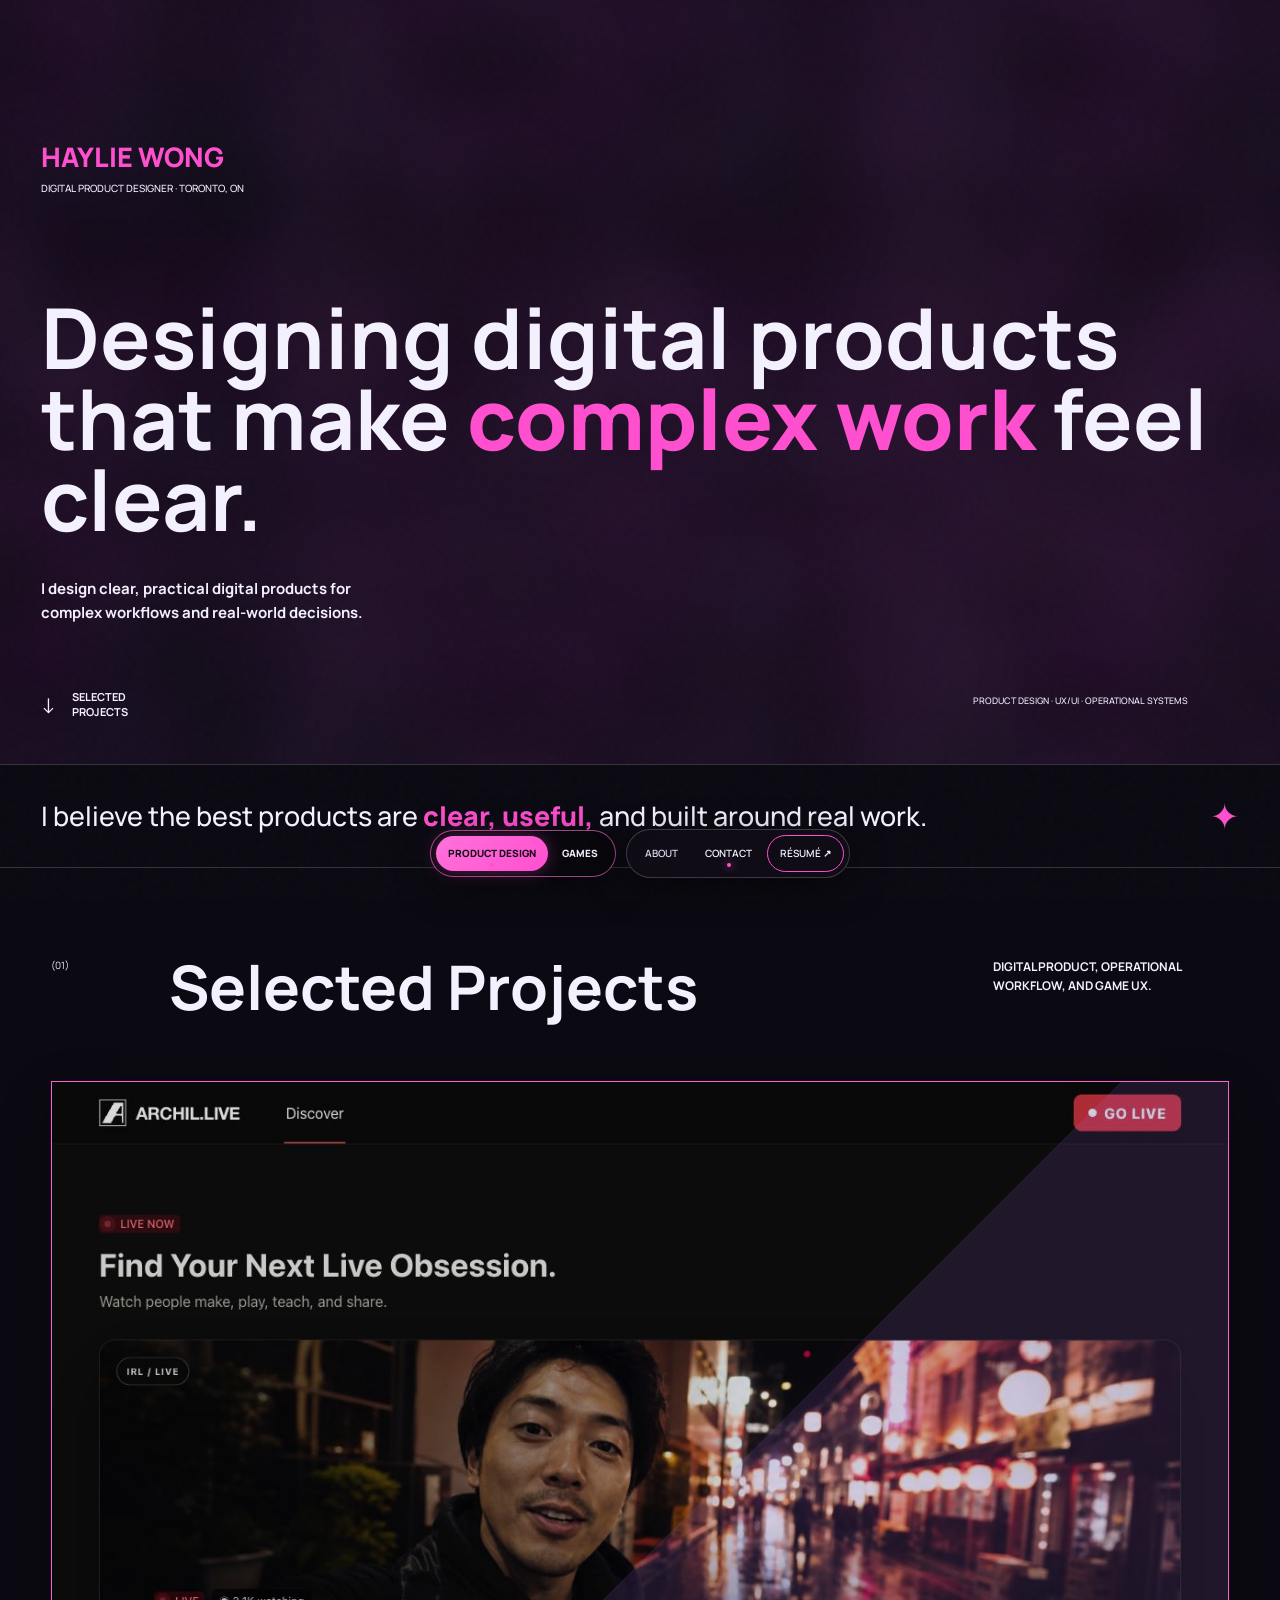
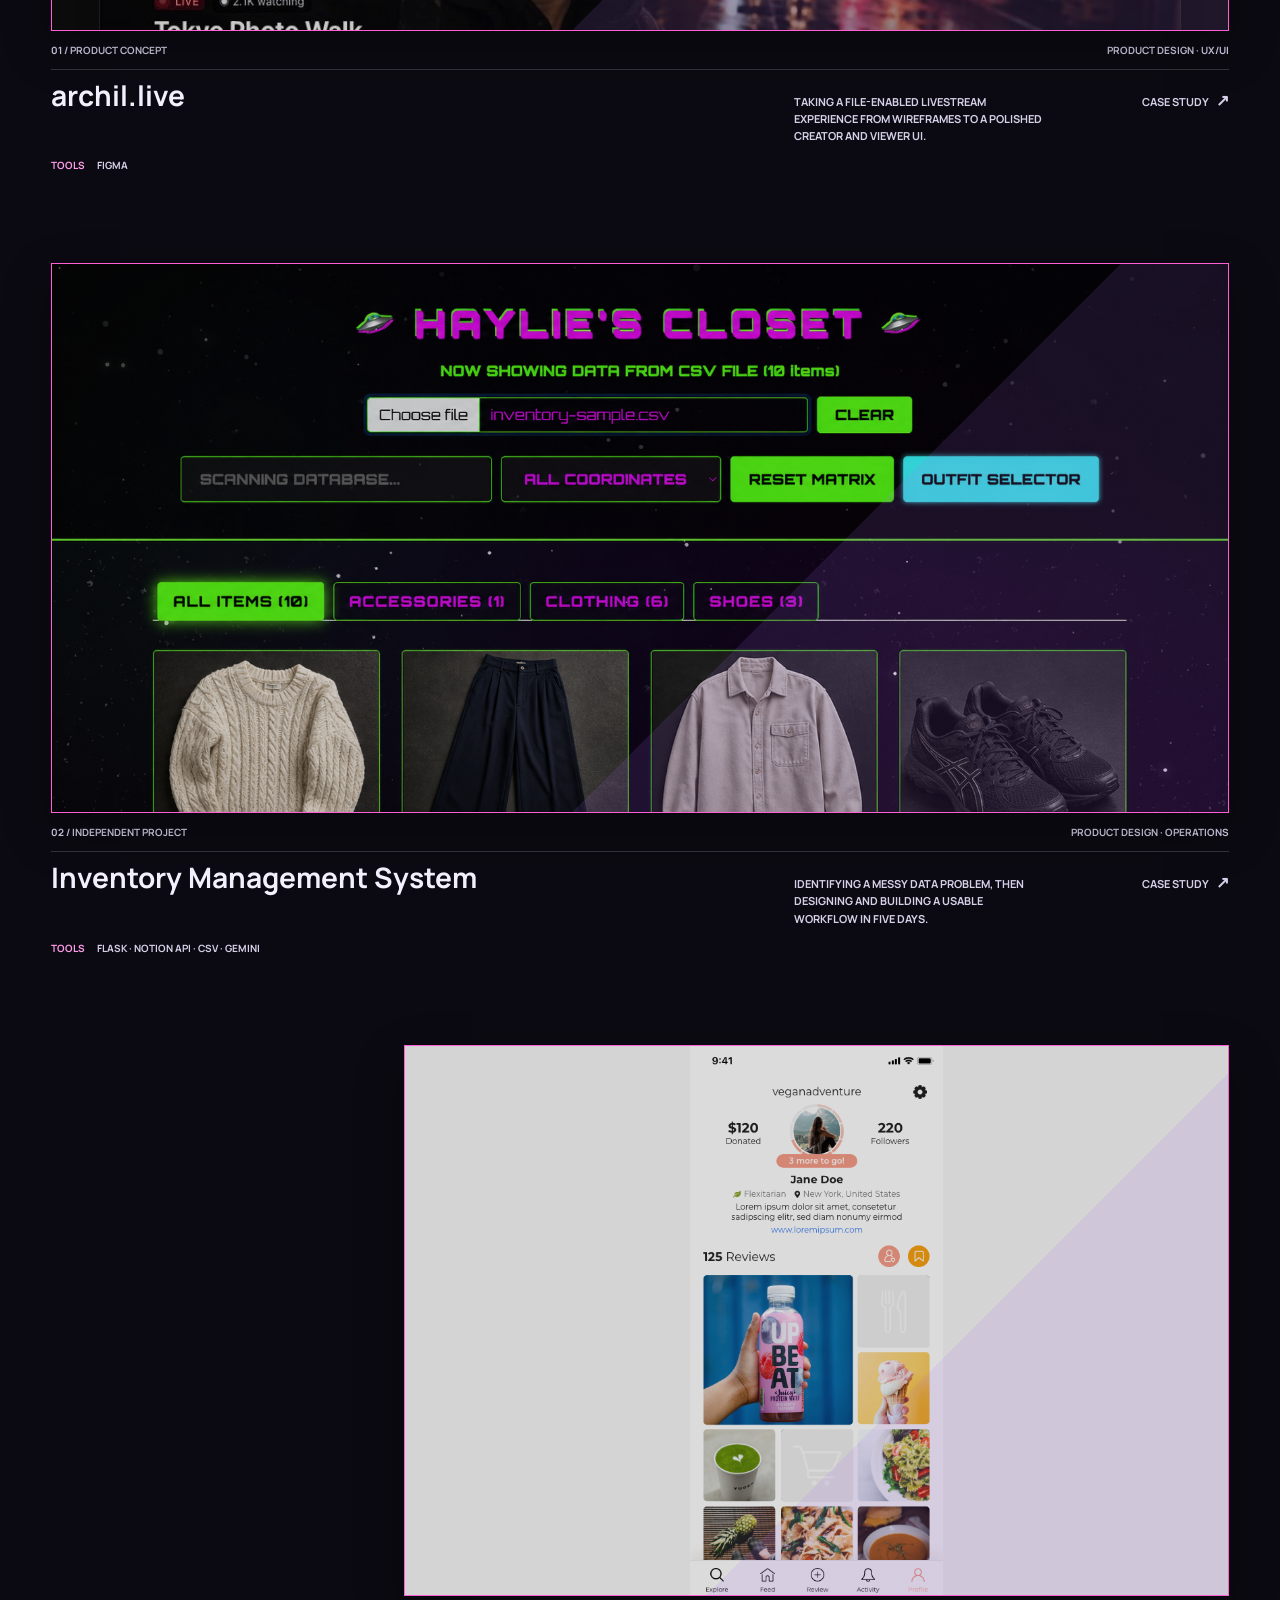
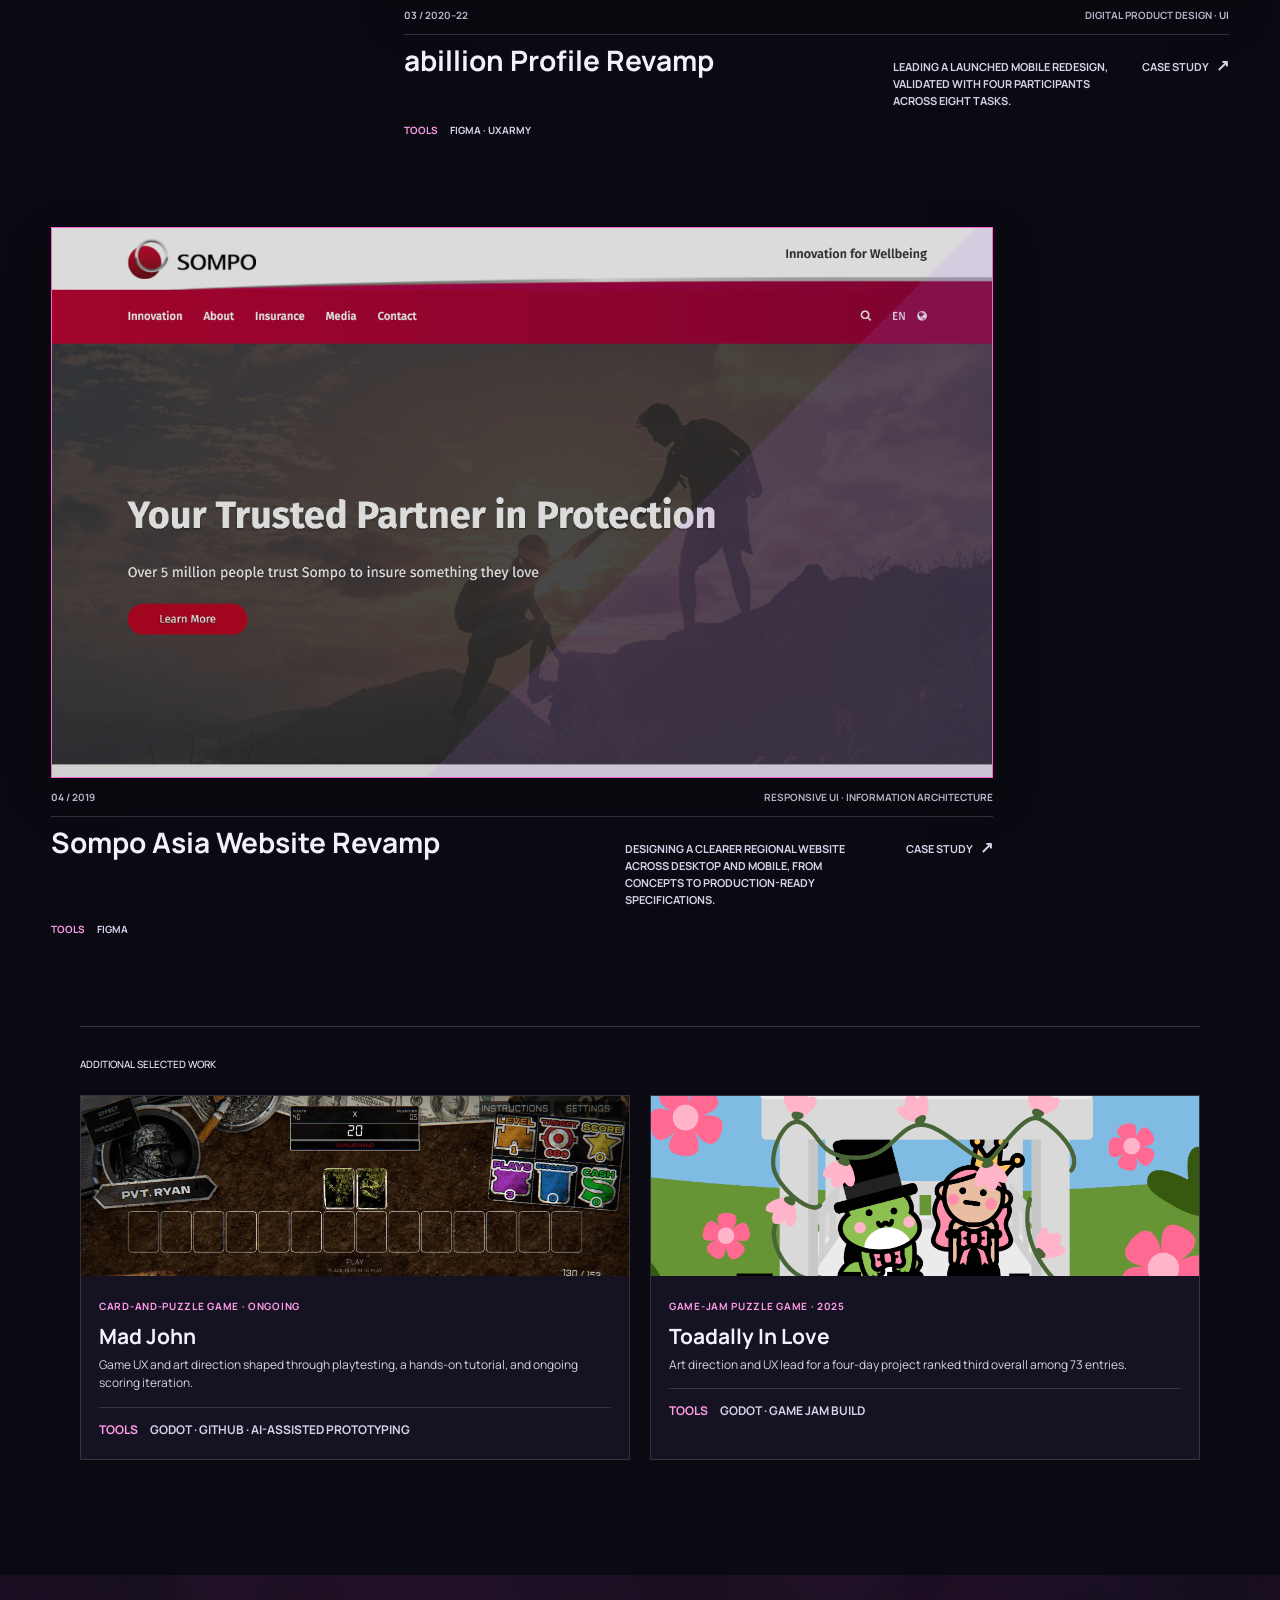
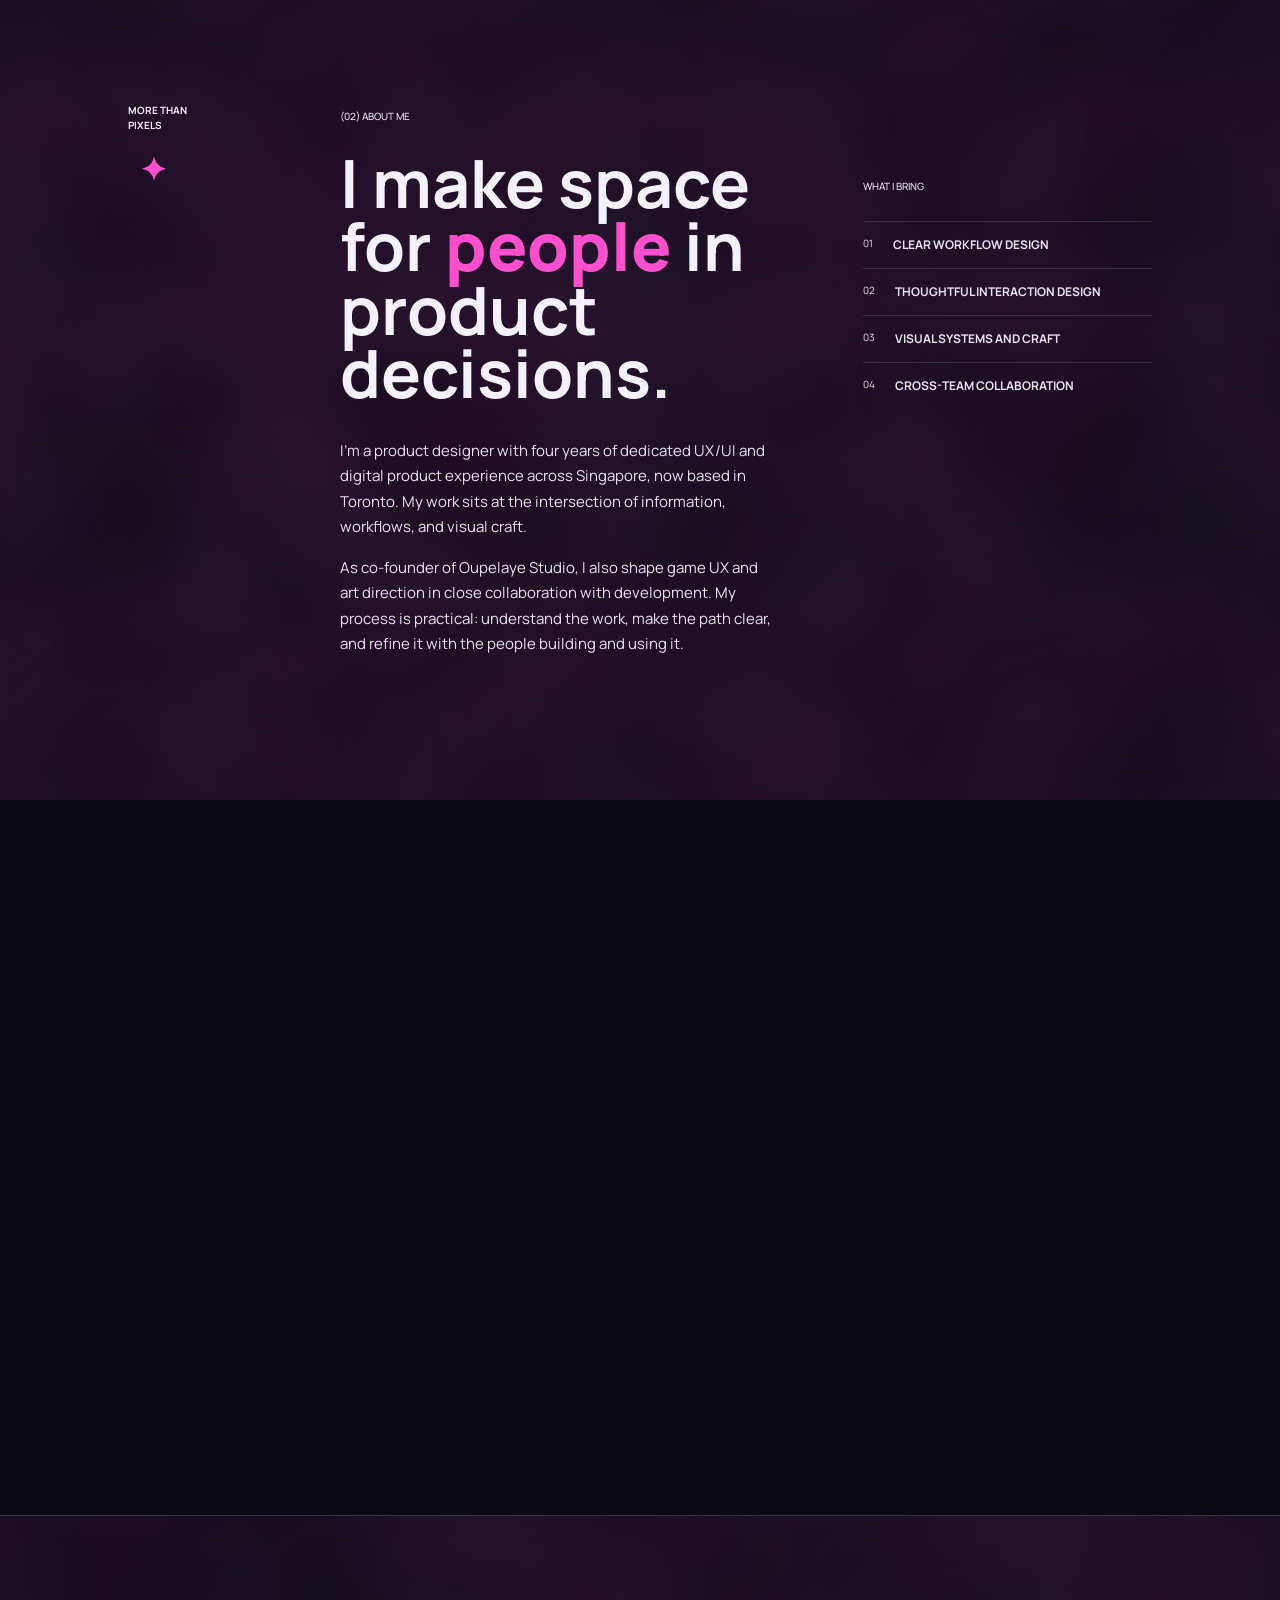
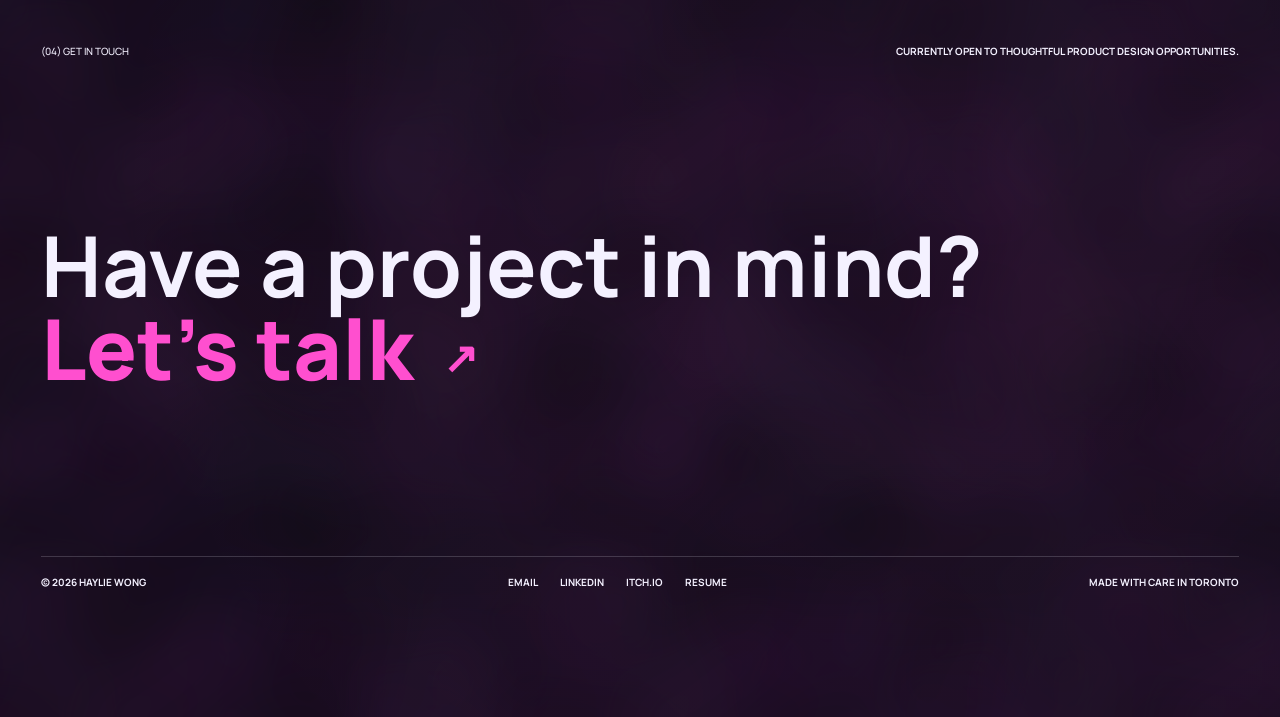
==== commit 242a65a3: "trial v1.0" ====
--- a/index.html
+++ b/index.html
@@ -9,7 +9,7 @@
     <link rel="preconnect" href="https://fonts.googleapis.com" />
     <link rel="preconnect" href="https://fonts.gstatic.com" crossorigin />
     <link href="https://fonts.googleapis.com/css2?family=Manrope:wght@400;500;600;700;800&display=swap" rel="stylesheet" />
-    <link rel="stylesheet" href="styles.css?v=portfolio-20260813-tools" />
+    <link rel="stylesheet" href="styles.css?v=portfolio-merged-20260816c" />
   </head>
   <body>
     <div class="grain" aria-hidden="true"></div>
@@ -45,7 +45,7 @@
         <div class="section-heading reveal"><span>(01)</span><h2>Selected Projects</h2><p>Digital product, operational workflow, and game UX.</p></div>
         <div class="projects">
           <article class="project project-archil reveal">
-            <a class="project-art project-art-photo" href="case-study-6.html" aria-label="View archil.live product design case study"><img src="assets/case-studies/archil-live-ui-discovery.png" alt="archil.live finished discovery interface" /></a>
+            <a class="project-art project-art-photo" href="case-study-6.html" aria-label="View archil.live product design case study"><img src="assets/case-studies/archil-live-ui-discovery.png?v=20260816-2" alt="archil.live finished discovery interface" /></a>
             <div class="project-meta"><span>01 / Product concept</span><span>Product design · UX/UI</span></div>
             <div class="project-title"><h3>archil.live</h3><p>Taking a file-enabled livestream experience from wireframes to a polished creator and viewer UI.</p><a href="case-study-6.html">Case study <b>↗</b></a></div>
             <p class="project-tools"><b>Tools</b><span>Figma</span></p>
@@ -98,14 +98,17 @@
         <footer class="footer reveal"><span>© 2026 Haylie Wong</span><div><a href="mailto:hayliewsw@gmail.com">Email</a><a href="https://www.linkedin.com/in/hayliewsw/" target="_blank" rel="noreferrer">LinkedIn</a><a href="https://szzzeler.itch.io" target="_blank" rel="noopener noreferrer">itch.io</a><a href="resume.html">Resume</a></div><span>Made with care in Toronto</span></footer>
       </section>
     </main>
-    <nav class="bottom-nav" aria-label="Page navigation">
-      <a class="bottom-nav-wordmark" href="#top" aria-label="Haylie Wong home">HAYLIE <span>WONG</span></a>
-      <a href="#top" data-nav-section="top">Home</a>
-      <a href="#work" data-nav-section="work">Projects</a>
-      <a href="#about" data-nav-section="about">About</a>
-      <a href="#contact" data-nav-section="contact">Contact</a>
-      <a class="bottom-nav-resume" href="resume.html">Resume ↗</a>
+    <nav class="bottom-nav" aria-label="Portfolio navigation">
+      <span class="portfolio-mode-switch" aria-label="Choose portfolio">
+        <a class="portfolio-destination active" href="index.html#top" aria-current="page">Product Design</a>
+        <a class="portfolio-destination" href="games.html#top">Games</a>
+      </span>
+      <span class="utility-nav">
+        <a href="#about" data-nav-section="about">About</a>
+        <a href="#contact" data-nav-section="contact">Contact</a>
+        <a class="bottom-nav-resume" href="resume.html">Résumé ↗</a>
+      </span>
     </nav>
-    <script src="script.js"></script>
+    <script src="script.js?v=portfolio-merged-20260816c"></script>
   </body>
 </html>
--- a/styles.css
+++ b/styles.css
@@ -247,6 +247,7 @@
 .aurora-case .case-hero{min-height:auto;padding-bottom:72px}.aurora-case .case-hero h1,.aurora-case .case-hero .case-lede,.aurora-case .case-hero .case-details{grid-column:1/-1}.aurora-case .case-hero h1{max-width:none;font-size:clamp(42px,6vw,72px);white-space:nowrap}.aurora-case .case-hero .case-lede{max-width:48rem}.aurora-case .case-hero .case-details{max-width:960px}
 .evidence-inventory .evidence-masonry img{background:#111;object-fit:contain}
 .inventory-image-grid img:only-child{grid-column:1/-1}
+.inventory-image-grid figure{margin:0;overflow:hidden;border:1px solid #ffffff2b;background:#151222}.inventory-image-grid figure img{height:auto;min-height:0;border:0}.inventory-image-grid figcaption{display:grid;gap:7px;padding:18px 20px}.inventory-image-grid figcaption b{font-size:12px;letter-spacing:.065em;text-transform:uppercase;color:#ff9ce8}.inventory-image-grid figcaption span{color:#d8d1e2;font-size:12px;line-height:1.55}
 .signal-case .case-metrics{background:#ffffff26;border-color:#ffffff26;box-shadow:0 18px 44px #00000038}.signal-case .case-metrics>div{background:#151222;color:#f4f1ff}.signal-case .case-metrics b{color:#ff72db}.signal-case .case-metrics span{color:#d8d1e2}
 @media(max-width:760px){.toadally-case .case-hero{padding-bottom:58px}.toadally-case .case-hero h1{font-size:clamp(42px,11vw,58px)}.toadally-title-banner{padding:24px}.toadally-title-banner img{aspect-ratio:1.8/1}.sompo-case .case-hero h1,.aurora-case .case-hero h1{font-size:clamp(24px,7.2vw,38px)}.sompo-case .case-visual{aspect-ratio:1.5/1;margin-top:8px}}
 .case-page .case-hero > .case-visual{position:relative;right:auto;bottom:auto;width:auto;height:auto}
@@ -265,15 +266,17 @@
 @media(max-width:760px){.project-tools{margin-top:12px!important}.supporting-project-grid .project-tools{padding-top:11px;margin-top:12px!important}}
 
 /* Shared Product Design / Games navigation */
-.portfolio-switcher{display:flex;align-items:center;gap:3px;padding:3px;border:1px solid #ffffff2e;border-radius:999px;background:#151222;color:#f4f1ff}
-.portfolio-switcher a{padding:8px 13px;border-radius:999px;color:inherit;font:700 10px/1 Manrope,Arial,sans-serif;letter-spacing:.045em;text-decoration:none;text-transform:uppercase;white-space:nowrap;transition:background .2s ease,color .2s ease}
-.portfolio-switcher a:hover{color:#ff9ce8}.portfolio-switcher a.active{background:#ff72db;color:#0b0a12}
 .skip-link{position:fixed;top:10px;left:10px;z-index:100;padding:10px 14px;background:#ff72db;color:#0b0a12;font:700 11px Manrope,Arial,sans-serif;text-decoration:none;transform:translateY(-150%);transition:transform .2s ease}.skip-link:focus{transform:none}
-.portfolio-switcher-floating{position:fixed;top:20px;left:50%;z-index:40;transform:translateX(-50%);box-shadow:0 10px 32px #0006}
+.bottom-nav{gap:10px;padding:0;border:0;background:transparent;box-shadow:none;backdrop-filter:none}
+.portfolio-mode-switch,.utility-nav{display:flex;align-items:center;padding:5px;border:1px solid #ffffff30;border-radius:999px;background:#100d18e6;box-shadow:0 10px 35px #00000080;backdrop-filter:blur(18px)}
+.portfolio-mode-switch{gap:2px;border-color:#ff72db99;background:#08070de8;box-shadow:0 10px 35px #00000080,inset 0 0 0 1px #0006}
+.utility-nav{gap:3px}
+.bottom-nav .portfolio-mode-switch a{padding:10px 12px;font-weight:800;letter-spacing:.035em;text-transform:uppercase}
+.bottom-nav .portfolio-destination{color:#f4eafa}.bottom-nav .portfolio-destination:hover{color:#ff9ce8}.bottom-nav .portfolio-destination.active{background:linear-gradient(135deg,#ff72db,#ff4fcf);color:#130a15;box-shadow:0 0 18px #ff4fcf55}
 .games-page .games-hero{background-image:radial-gradient(circle at 84% 24%,#ff72db2e,transparent 27%),radial-gradient(circle at 12% 82%,#ff765433,transparent 30%)}
 .games-page .games-hero .hero-copy{max-width:890px}.games-page .games-hero .hero-copy h1{max-width:10ch}
 .games-projects{grid-template-columns:repeat(2,minmax(0,1fr))}.games-projects .project:last-child{grid-column:1/-1;max-width:calc(50% - 2vw)}
 .games-projects .project-art{aspect-ratio:16/10}.games-projects .project-art img{object-position:center!important}
 .studio-mark{display:block;width:100%;height:auto;max-height:210px;object-fit:contain}
-@media(max-width:980px){.site-header{gap:18px}.main-nav{gap:18px}.portfolio-switcher a{padding:8px 10px}}
-@media(max-width:760px){.site-header .portfolio-switcher{position:absolute;top:91px;left:50%;z-index:6;transform:translateX(-50%);box-shadow:0 10px 28px #0005}.hero{padding-top:150px}.portfolio-switcher-floating{top:12px}.games-projects{grid-template-columns:1fr}.games-projects .project:last-child{grid-column:auto;max-width:none}.games-projects .project-art{width:100%;height:auto;aspect-ratio:16/10}.games-page .games-hero .hero-copy h1{max-width:none}}
+@media(max-width:980px){.site-header{gap:18px}.main-nav{gap:18px}}
+@media(max-width:760px){.games-projects{grid-template-columns:1fr}.games-projects .project:last-child{grid-column:auto;max-width:none}.games-projects .project-art{width:100%;height:auto;aspect-ratio:16/10}.games-page .games-hero .hero-copy h1{max-width:none}.bottom-nav{right:8px;left:8px;justify-content:center;gap:6px;padding:0}.bottom-nav a{padding:8px 6px;font-size:8px}.portfolio-mode-switch,.utility-nav{padding:3px}.portfolio-mode-switch{gap:1px}.utility-nav{gap:1px}.bottom-nav .portfolio-mode-switch a{padding:8px 7px;font-size:8px}}
